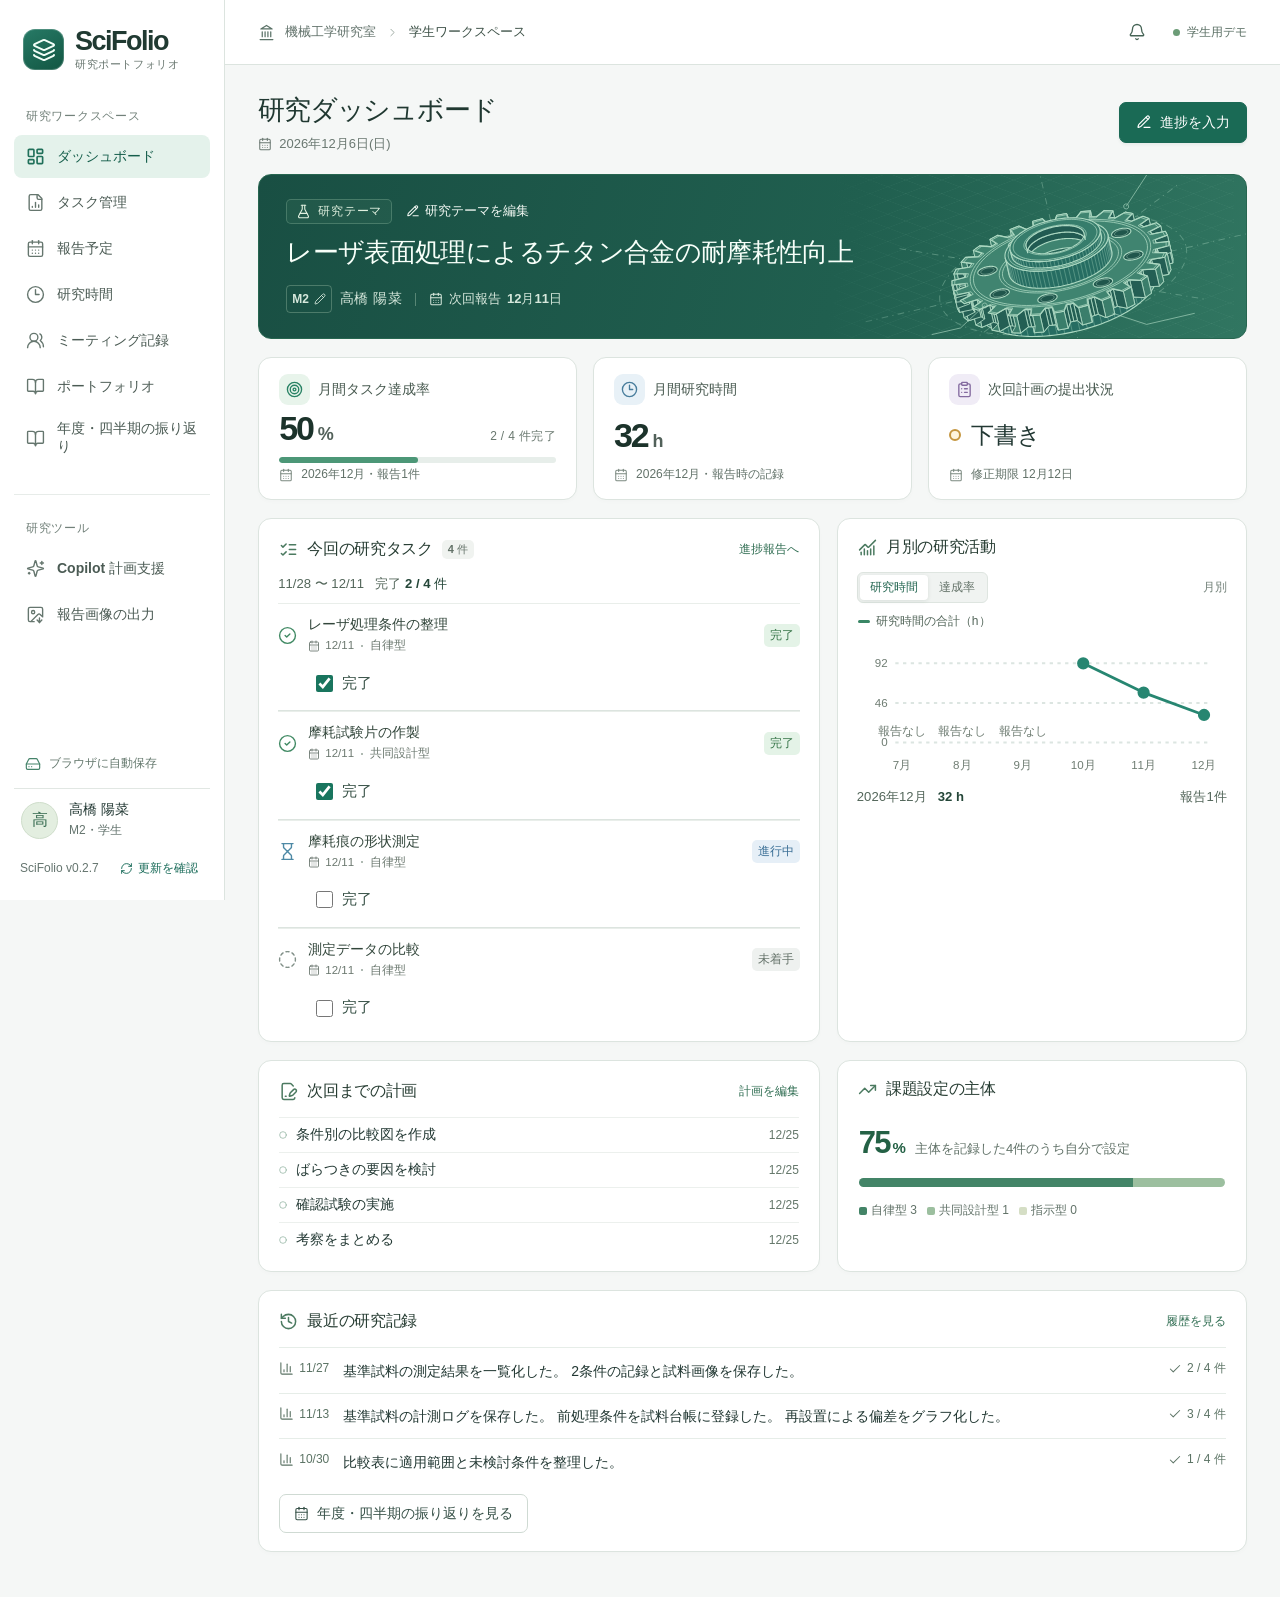
==== index.html @ 7b9308c9 "Publish verified SciFolio student and faculty demos" ====
<!doctype html>
<html lang="ja">
  <head>
    <meta name="labfolio-version" content="0.2.7">

    <meta charset="UTF-8" />
    <meta name="viewport" content="width=device-width, initial-scale=1.0" />
    <meta name="theme-color" content="#116458" />
    <meta name="description" content="機械工学研究室の研究計画、進捗報告、活動履歴を管理する研究ポートフォリオ。" />
    <link rel="icon" href="./favicon.svg" type="image/svg+xml" />
    <title>SciFolio | 研究ポートフォリオ</title>
    <script type="module" crossorigin src="./assets/index-DmpVIz1E.js"></script>
    <link rel="stylesheet" crossorigin href="./assets/index-DXIeFTTZ.css">
  </head>
  <body><div id="root"></div></body>
</html>
---- assets/index-DXIeFTTZ.css ----
.release-control{color:var(--muted);font-size:12px}.sidebar-foot .release-control{margin:10px 6px 0}.pilot-login-card .release-control{border-top:1px solid var(--line);margin-top:20px;padding-top:12px}.release-row{display:flex;justify-content:space-between;align-items:center;gap:10px}.release-row>span{font-variant-numeric:tabular-nums}.release-control button{color:var(--green);display:inline-flex;align-items:center;gap:5px;min-height:32px;padding:4px 6px;border-radius:5px;font-size:12px;font-weight:600}.release-control button:hover{background:#edf5f0}.release-status:not(:empty){display:grid;gap:3px;margin:3px 0 5px}.release-status button{justify-self:start;text-decoration:underline}.notice-bell{display:inline-flex;align-items:center;justify-content:center;position:relative;width:36px;height:36px;flex-shrink:0;border-radius:8px;color:#466456}.notice-bell:hover{background:#edf5f0}.notice-bell b{position:absolute;right:-3px;top:-1px;padding:0 4px;min-width:17px;height:17px;border-radius:12px;line-height:17px;color:#fff;background:#a64938;font-size:11px}.notice-dialog{position:fixed;inset:54px 16px auto auto;width:min(375px,calc(100vw - 24px));max-height:min(65dvh,580px);margin:0;padding:0;border:1px solid #cedbd2;border-radius:12px;color:#22372e;box-shadow:0 9px 38px #19372924}.notice-dialog::backdrop{background:#1937291a}.notice-content header{display:flex;justify-content:space-between;align-items:center;padding:9px 10px 9px 16px;border-bottom:1px solid #dce5df}.notice-content h2{font-size:1rem;margin:0}.notice-content ul{list-style:none;margin:0;padding:0}.notice-content li+li{border-top:1px solid #e1e9e4}.notice-content a{position:relative;display:grid;gap:4px;padding:11px 35px 11px 16px;text-decoration:none;color:inherit}.notice-content a:hover{background:#f3f7f4}.notice-content a>span{font-size:.82rem}.notice-content a>svg{position:absolute;right:13px;top:43%}.notice-content small{margin-right:8px;border-radius:4px;padding:1px 5px;font-weight:700}.notice-content time{color:#54665a}.notice-today{background:#f8efd6;color:#775617}.notice-late{background:#f7e4df;color:#8b392b}.notice-content p{padding:16px;margin:0}.blank-demo-controls{display:flex;align-items:center;gap:12px}.blank-demo-reset{white-space:nowrap}.blank-demo-dialog{width:min(410px,calc(100% - 32px));padding:22px;border:1px solid var(--line);border-radius:13px;background:#fff;color:var(--ink);box-shadow:0 20px 60px #183c2f33}.blank-demo-dialog::backdrop{background:#17382b80}.blank-demo-dialog h2{margin:0;font-size:1.1rem}.blank-demo-dialog p{margin:10px 0 0;color:var(--muted);font-size:.9rem;line-height:1.65}.blank-demo-dialog .blank-demo-error{color:#a12624}.blank-demo-actions{display:flex;flex-wrap:wrap;justify-content:flex-end;gap:8px;margin-top:18px}.blank-demo-confirm.btn{background:#a12624;border-color:#a12624;color:#fff}.blank-demo-confirm.btn:hover{background:#851c1a;border-color:#851c1a}@media(max-width:520px){.blank-demo-controls .student-demo-label{display:none}.blank-demo-reset.btn{min-height:44px;padding-inline:9px;font-size:.82rem;gap:4px}}.wk{--wk-ink: #223b36;--wk-green: #19755e;--wk-line: #dce6e2;--wk-muted: #61736d;display:grid;gap:20px;width:100%;min-width:0;color:var(--wk-ink)}.wk-card{padding:clamp(18px,2.25vw,30px);min-width:0}.wk-heading{display:flex;align-items:flex-start;justify-content:space-between;gap:15px;margin-bottom:20px}.wk h2,.wk h3{margin:0;color:var(--wk-ink)}.wk h2{display:flex;align-items:center;gap:9px;font-size:1.1rem;line-height:1.5}.wk h2 svg{color:var(--wk-green);flex-shrink:0}.wk h3{font-size:1rem}.wk p{color:var(--wk-muted);line-height:1.7}.wk-heading p{margin:5px 0 0;font-size:.91rem}.wk-count,.wk-success{display:inline-flex;align-items:center;gap:5px;padding:5px 10px;border-radius:6px;background:#eef5f1;color:#285848;font-size:.82rem;font-weight:650;white-space:nowrap}.wk label{display:flex;flex-direction:column;align-items:stretch;gap:7px;min-width:0;font-size:.89rem;font-weight:650;color:#3e524b}.wk input:not([type=checkbox]),.wk select,.wk textarea{max-width:100%;width:100%;min-width:0;font:inherit;font-weight:400;font-size:.95rem;color:#213c34;background-color:#fff;border:1px solid #cad9d1;border-radius:7px;line-height:1.55;padding:9px 11px}.wk textarea{resize:vertical}.wk select{appearance:none;padding-right:33px;background-image:url("data:image/svg+xml,%3Csvg xmlns='http://www.w3.org/2000/svg' width='14' height='14' viewBox='0 0 24 24' fill='none' stroke='%23516c60' stroke-width='2'%3E%3Cpath d='m6 9 6 6 6-6'/%3E%3C/svg%3E");background-repeat:no-repeat;background-position:right 10px center}.wk :is(input,select,textarea,button):focus-visible{outline:3px solid #3c968375;outline-offset:2px}.wk input:read-only,.wk textarea:read-only,.wk select:disabled{background-color:#f5f7f6}.wk button{cursor:pointer}.wk button:disabled{opacity:.45;cursor:default}.wk input::placeholder,.wk textarea::placeholder{color:#7a8882}.wk-fields{display:grid;gap:15px}.wk-date-source{margin:6px 0 0;color:#52665b;font-size:.8rem}.wk-pair,.wk-triple{display:grid;gap:15px;align-items:start;grid-template-columns:repeat(2,minmax(0,1fr))}.wk-triple{grid-template-columns:repeat(3,minmax(0,1fr))}.wk .wk-block{margin-top:19px}.wk-actions,.wk-inline{display:flex;align-items:center;gap:10px;flex-wrap:wrap}.wk-actions{margin-top:20px}.wk-end{margin-top:0;justify-content:flex-end}.wk-segment{display:flex;flex-wrap:wrap;align-items:stretch;width:fit-content;max-width:100%;gap:4px;background:#eaf0ed;padding:4px;border-radius:9px}.wk-segment button{color:#52685f;border:0;border-radius:6px;background:transparent;padding:9px 15px;font:inherit;font-weight:600;font-size:.91rem}.wk-segment button[aria-pressed=true]{color:#0c6251;background:#fff;box-shadow:0 1px 5px #294c3d1a}.wk-task{border-bottom:1px solid var(--wk-line)}.wk-task-bar{display:flex;gap:10px;align-items:center;min-height:63px}.wk-disclose{display:flex;align-items:center;flex:1;gap:11px;min-width:0;padding:11px 0;color:var(--wk-ink);font:inherit;font-weight:650;text-align:start;border:0;background:none}.wk-disclose svg{flex-shrink:0}.wk-disclose>span:not(.wk-index){overflow-wrap:anywhere}.wk-disclose>svg:last-child{color:#7f938a}.wk-disclose small{display:block;color:var(--wk-muted);font-size:.8rem;font-weight:450;margin-top:4px}.wk-index{background:#edf4ef;color:#37725c;padding:4px;display:grid;place-items:center;min-width:29px;height:29px;border-radius:7px;font-variant-numeric:tabular-nums;font-size:.85rem}.wk-tools{display:flex;align-items:center;gap:3px}.wk-icon{width:32px;height:32px;display:inline-grid;place-items:center;border:1px solid transparent;border-radius:6px;background:transparent;color:#5f7569}.wk-icon:hover:not(:disabled),.wk-disclose:hover{color:var(--wk-green)}.wk-icon:hover:not(:disabled){background:#edf4ef;border-color:var(--wk-line)}.wk-task-detail{padding:14px 16px 18px;margin:2px 0 12px;background:#f7faf8;border-radius:8px}.wk-complete{color:#21805e}.wk-dim{color:#a4b5ac}.wk select.wk-status{flex:0 0 146px;width:146px;font-size:.86rem}.wk select.is-done{color:#17644d;background-color:#edf7ef}.wk-spec{display:grid;gap:8px;margin:0 0 17px;font-size:.9rem}.wk-spec>div{display:flex;gap:12px}.wk-spec dt{min-width:76px;color:var(--wk-muted);font-weight:600}.wk-spec dd{margin:0;white-space:pre-wrap;overflow-wrap:anywhere}.wk-empty{padding:22px 12px;text-align:center;border:1px dashed var(--wk-line);border-radius:7px;color:var(--wk-muted)}.wk-copy{display:flex;gap:12px;align-items:flex-end;margin-top:15px}.wk-copy label{flex:1}.wk-notice,.wk-error{display:flex;align-items:center;gap:9px;padding:11px 14px;border-radius:7px;background:#edf5f0;line-height:1.6;color:#385c4c;font-size:.91rem;overflow-wrap:anywhere}.wk-notice{margin-bottom:16px}.wk-notice>svg{flex:none}.wk .wk-error{color:#973e2b;background:#fcf0e9}.wk-link{padding:3px;display:inline-flex;align-items:center;gap:4px;color:var(--wk-green);background:none;border:0;font:inherit;font-size:.88rem;font-weight:650}.wk-candidate{padding:17px;margin:14px 0;border:1px solid var(--wk-line);border-radius:9px}.wk-candidate .wk-heading{margin-bottom:11px}.wk label.wk-check{display:flex;flex-direction:row;align-items:center;gap:8px;line-height:1.65}.wk-check input{accent-color:var(--wk-green);width:17px;height:17px}.wk textarea.wk-code{font-family:ui-monospace,Meiryo,monospace}.wk-preview{border:1px solid var(--wk-line);padding:clamp(6px,1.5vw,19px);border-radius:8px;background:#e9efec}.wk-preview canvas{display:block;width:100%;height:auto;aspect-ratio:16/9;background:#fff;box-shadow:0 2px 8px #23392f1a}.wk-chart-setting{display:flex;flex-wrap:wrap;align-items:center;gap:5px 16px;margin:-3px 0 16px}.wk-chart-setting>span{font-size:.86rem;color:var(--wk-muted)}.wk-pages{display:flex;flex-wrap:wrap;align-items:center;justify-content:space-between;gap:8px;margin-top:10px}.wk-pages p{margin:0;font-size:.91rem}@media(max-width:700px){.wk{gap:14px}.wk-fields,.wk-pair,.wk-triple{gap:12px}.wk-pair,.wk-triple{grid-template-columns:1fr}.wk-heading{flex-wrap:wrap;gap:8px}.wk-copy{flex-direction:column;align-items:stretch}.wk-segment button{padding:8px 10px}.wk-notice{flex-wrap:wrap}.wk-task-bar{flex-wrap:wrap;gap:4px;padding:7px 0}.wk-disclose{padding:5px 0}.wk-disclose>span{font-size:.9rem}.wk select.wk-status{flex-basis:125px;width:125px;font-size:.8rem}.wk-icon{width:31px;height:34px}.wk-spec>div{display:block}.wk-spec dt{margin-bottom:2px}.wk-task-detail,.wk-candidate{padding:12px}}@media(max-width:430px){.wk-task-bar .wk-tools{margin-left:auto}.wk-task-bar:has(.wk-tools) .wk-disclose{flex-basis:100%}}.wk-task-options>summary{color:var(--green);cursor:pointer;font-size:.87rem;font-weight:650;padding-block:5px}.wk-task-options[open]>summary{margin-bottom:12px}.wk-workspace-nav{justify-content:space-between;flex-wrap:wrap}.grade-edit-trigger{display:inline-flex;align-items:center;gap:5px;color:inherit;background:transparent;cursor:pointer;max-width:min(16em,100%);min-height:28px}.grade-edit-trigger>span{white-space:nowrap;overflow:hidden;text-overflow:ellipsis}.grade-edit-trigger>svg{flex:none}.grade-edit-trigger:hover{background:#ffffff18}.grade-edit-dialog{width:min(385px,calc(100% - 32px));padding:20px;border:1px solid var(--line);border-radius:13px;background:#fff;color:var(--ink);box-shadow:0 20px 60px #183c2f33}.grade-edit-dialog::backdrop{background:#17382b80}.grade-edit-heading,.grade-edit-actions{display:flex;align-items:center;gap:10px}.grade-edit-heading{justify-content:space-between;margin:0 0 14px}.grade-edit-heading h2,.theme-copy .grade-edit-heading h2{font-size:1.1rem;line-height:1.35;margin:0}.grade-edit-dialog form{display:grid;gap:8px}.grade-edit-dialog label{font-weight:650}.grade-edit-dialog select{border:1px solid var(--line);border-radius:7px;padding:9px;font:inherit;color:inherit;background:#fff;width:100%}.grade-edit-dialog p{color:var(--muted);font-size:.82rem;margin:0}.grade-edit-dialog .grade-error{color:#a12c27}.grade-edit-actions{justify-content:flex-end;margin-top:10px}.setup-grade{display:flex;align-items:center;gap:9px;margin-bottom:12px;font-size:.88rem}.setup-grade .grade-edit-trigger{border-color:var(--line);background:#fff}.wk-checklist-edit{min-width:0;margin:0;padding:0;border:0}.wk-checklist-edit legend{margin:0 0 6px;padding:0;font-size:.89rem;font-weight:650}.wk-checklist-row{display:grid;grid-template-columns:minmax(0,1fr) auto;gap:6px;align-items:center;margin:0 0 8px}.wk-checklist-edit>button{min-height:34px}.task-check-items{display:grid;gap:2px;min-width:0}.task-check-line,.wk label.task-check-line{display:inline-flex;flex-direction:row;gap:9px;align-items:center;min-height:34px;max-width:100%;font-size:.92rem;line-height:1.45;font-weight:500;color:#354f44;overflow-wrap:anywhere}.task-check-line input{flex:0 0 17px;width:17px;height:17px;margin:0;accent-color:#19755e}.task-check-line svg{flex:none;color:#39705a}.wk-report-task{display:grid;min-width:0;gap:6px;padding:17px 0;border-top:1px solid var(--wk-line)}.wk-report-task:last-child{padding-bottom:0}.wk-report-task header{display:flex;gap:8px 13px;justify-content:space-between;align-items:baseline;flex-wrap:wrap}.wk-report-task h3{overflow-wrap:anywhere;font-size:.99rem}.wk-task-state{color:#56685e;font-size:.83rem}.wk-task-state.is-done{color:#247251}.wk-report-task .task-check-items{padding-inline-start:11px;border-inline-start:2px solid #dce8df}.wk-report-task label.wk-redirect-check{color:#616e66;font-size:.82rem}.wk-task-reason{margin:4px 0}.wk-report-details .wk-spec,.wk-submitted-reason{margin:0}.period-totals,.monthly-reading{margin:0 19px 10px;display:flex;align-items:baseline;flex-wrap:wrap;gap:.35em .85em;color:#53665a;font-size:.82rem}.period-totals b,.monthly-reading strong{color:#244638;font-variant-numeric:tabular-nums}.monthly-reading span{margin-left:auto}.trend-point{cursor:pointer;touch-action:pan-y}.trend-point:focus-visible{outline:none}.trend-point:is(:hover,:focus-visible) .trend-point-target{fill:#27867112}.trend-point:focus-visible .trend-point-target{stroke:#479e8c;stroke-width:1.5}.trend-point:is(:hover,:focus-visible) .trend-point-marker{stroke-width:3.5}.monthly-static.stat-link{cursor:default}.monthly-static.stat-link:hover{border-color:var(--border, #dce5df)}.dash-task-checks{padding:0 0 10px 38px}.dash-task-group+.dash-task-group{border-top:1px solid var(--line)}.theme-tools{display:flex;align-items:center;flex-wrap:wrap;gap:9px}.theme-edit{display:inline-flex;align-items:center;gap:5px;background:transparent;border:0;color:#f2f8f3;font:inherit;font-size:.82rem;cursor:pointer;padding:3px 5px;border-radius:4px}.theme-edit:hover{background:#ffffff18}.theme-edit:focus-visible{outline:2px solid white;outline-offset:2px}.theme-form{padding:20px 24px}.theme-form label{display:grid;gap:7px;font-weight:600}.theme-form textarea{width:100%;padding:9px 12px;border:1px solid #9fb4a6;border-radius:6px;font:inherit;color:inherit;resize:vertical}.theme-form .wk-actions{margin-top:12px}.theme-copy h2{overflow-wrap:anywhere}.reflection-dashboard-link{padding:0 20px 18px}.reflection{display:grid;gap:16px;color:var(--text,#203c31)}.reflection h2,.reflection h3,.reflection p{margin:0}.reflection-controls,.reflection-section,.reflection-summary>.panel{padding:20px 22px}.reflection-controls{display:flex;align-items:end;gap:16px;flex-wrap:wrap}.reflection-controls>div{margin-right:auto;flex:1 1 180px}.reflection-controls h2{font-size:1.12rem}.reflection-controls p,.reflection-caption,.reflection-section>p{color:#586860;font-size:.84rem;line-height:1.7}.reflection-controls label,.reflection-note label{display:grid;gap:6px;font-size:.82rem;font-weight:650}.reflection input,.reflection textarea,.reflection select{font:inherit;border:1px solid #cfdad4;border-radius:7px;background:#fff;padding:8px 10px;color:inherit}.reflection-summary{display:grid;grid-template-columns:repeat(3,minmax(0,1fr));gap:12px}.reflection-summary>.panel{display:grid;align-content:start;gap:5px}.reflection-summary span,.reflection-section h2{display:flex;gap:7px;align-items:center}.reflection-summary span,.reflection-summary small,.reflection-table small{color:#54675b;font-size:.82rem}.reflection-summary strong{font-size:clamp(1.5rem,3.1vw,2.25rem);font-variant-numeric:tabular-nums}.reflection-section{display:grid;gap:14px;min-width:0}.reflection-section h2{font-size:1.03rem}.reflection-section h3{font-size:.91rem}.reflection-section details,.reflection-section article{border-top:1px solid #e3eae5;padding:12px 0 0;font-size:.88rem;line-height:1.65;overflow-wrap:anywhere}.reflection-section details p,.reflection-section article p{white-space:pre-wrap}.reflection-section summary{cursor:pointer;font-weight:600}.reflection-section time{font-variant-numeric:tabular-nums}.reflection-meetings{display:grid;grid-template-columns:repeat(4,minmax(0,1fr));margin:0;gap:12px}.reflection-meetings dt{color:#57695f;font-size:.81rem}.reflection-meetings dd{margin:4px 0 0;font-size:1.4rem;font-weight:650}.reflection-meetings small{font-size:.72rem;font-weight:500}.reflection-table{overflow:auto}.reflection-table table{width:100%;border-collapse:collapse;font-size:.85rem;white-space:nowrap;text-align:left}.reflection-table th,.reflection-table td{border-bottom:1px solid #e6ebe7;padding:9px 7px}.reflection-table th{font-weight:600}.reflection-table small{display:block}.reflection-table .text-action{margin:0}.reflection-note{display:grid;gap:12px}.reflection-section>.btn{justify-self:start}@media(max-width:650px){.reflection{gap:12px}.reflection-controls,.reflection-section,.reflection-summary>.panel{padding:15px}.reflection-summary{grid-template-columns:1fr;gap:8px}.reflection-summary>.panel{grid-template-columns:1fr auto;align-items:center}.reflection-summary small{grid-column:1/-1}.reflection-meetings{grid-template-columns:repeat(2,minmax(0,1fr))}.reflection-controls label{flex:1 1 auto}}.portfolio-view{--fac-text: #203333;--fac-muted: #586b6d;--fac-line: #e0e7e7;--fac-soft: #f5f8f7;--fac-accent: #14675d;color:var(--fac-text);min-width:0}.fac-stack{display:grid;gap:20px}.portfolio-view *,.portfolio-view *:before,.portfolio-view *:after{box-sizing:border-box}.portfolio-view button{font:inherit}.portfolio-view button,.portfolio-view summary{cursor:pointer}.portfolio-view :focus-visible{outline:3px solid #448c9c;outline-offset:2px}.portfolio-view h2,.portfolio-view h3,.portfolio-view p,.portfolio-view dl,.portfolio-view dd{margin:0}.portfolio-view h2{font-size:1.08rem;letter-spacing:.008em;line-height:1.6;font-weight:700}.portfolio-view h3{font-size:1rem;margin:1.3rem 0 .65rem}.fac-stack>.panel{min-width:0}.fac-card{padding:20px 22px}.fac-card-head,.fac-inline,.fac-profile-actions,.fac-profile{display:flex;align-items:center;gap:10px}.fac-card-head,.fac-inline,.fac-profile-actions{flex-wrap:wrap}.fac-card-head{justify-content:space-between;gap:8px}.fac-card-head h2,.fac-note{display:inline-flex;align-items:center;gap:8px}.fac-card-head h2 svg{color:var(--fac-accent)}.fac-inline{gap:8px 12px}.fac-muted,.fac-meta{color:var(--fac-muted)}.fac-muted,.fac-meta{font-size:.84rem}.fac-tag{display:inline-flex;align-items:center;justify-content:center;white-space:nowrap;padding:3px 8px;border-radius:5px;font-size:.78rem;font-weight:650;line-height:1.5}.fac-neutral{color:#47605e;background:#edf2f0}.fac-orange{color:#865722;background:#fff1db}.fac-red{color:#9b403c;background:#fbebe8}.fac-blue{color:#35637e;background:#e9f2f9}.fac-green{color:#24634f;background:#e6f3ec}.fac-violet{color:#665484;background:#f0ecf5}.fac-entry-icon{display:inline-grid;place-items:center;flex:0 0 auto;border-radius:9px}.fac-entry-icon{width:33px;height:33px;background:#edf4f0;color:var(--fac-accent)}.fac-table-card{overflow:hidden;padding:0}.fac-table-card .fac-card-head{padding:19px 22px 15px}.fac-text-btn{background:transparent;color:var(--fac-accent);border:0;padding:0}.portfolio-view .fac-text-btn{font-size:.875rem;font-weight:650;text-align:left}.fac-text-btn:hover{text-decoration:underline;text-underline-offset:3px}.fac-scroll{overflow-x:auto}.fac-table{width:100%;border-collapse:collapse;font-size:.875rem;line-height:1.55;text-align:left}.fac-table th{padding:10px;color:#516663;background:var(--fac-soft);border-block:1px solid var(--fac-line);font-weight:620;font-size:.79rem;white-space:nowrap}.fac-table td{border-bottom:1px solid var(--fac-line);padding:12px 10px;vertical-align:middle}.fac-table tr:last-child td{border-bottom:0}.fac-table th:first-child,.fac-table td:first-child{padding-left:22px}.fac-table th:last-child,.fac-table td:last-child{padding-right:22px}.fac-table time{white-space:nowrap}.fac-history tbody tr:hover{background:#f8fbf9}.fac-empty{display:grid;justify-items:center;gap:7px;padding:34px 16px;color:var(--fac-muted);text-align:center}.fac-empty svg{color:#73948a}.fac-empty strong{color:var(--fac-text)}.fac-profile{padding:19px 22px}.fac-profile-copy{flex:1 1 auto;min-width:0}.fac-profile-copy p{font-size:.93rem;color:var(--fac-muted);overflow-wrap:anywhere;margin-top:3px}.fac-monogram{flex-shrink:0;display:grid;place-items:center;width:48px;height:48px;border-radius:12px;background:#e6f0eb;color:#376b5d;font-size:1.35rem;font-weight:600}.fac-profile .btn,.fac-empty .btn{display:inline-flex;align-items:center;justify-content:center;gap:6px}.fac-history{min-width:550px}.fac-history tr.fac-selected{background:#f0f7f3}.fac-history tr.fac-selected td:first-child{box-shadow:inset 3px 0 var(--fac-accent)}.fac-section-title{margin:4px 0 -8px}.fac-summary{margin:17px 0 14px;background:var(--fac-soft);border-radius:8px;padding:12px 15px}.fac-summary span,.fac-specs dt{color:var(--fac-muted);font-size:.815rem;font-weight:560}.fac-summary p{margin-top:4px}.fac-summary p,.fac-report-task strong,.fac-specs dd,.fac-review-log p,.fac-compare p,.fac-snapshot-task strong{white-space:pre-wrap;overflow-wrap:anywhere}.fac-plan-contents{padding:14px 0 0}.fac-specs{display:grid;gap:6px}.fac-specs div{display:grid;grid-template-columns:112px minmax(0,1fr);column-gap:10px;align-items:baseline}.fac-specs dd{font-size:.9rem}.fac-report-task,.fac-version,.fac-full-plan{border-top:1px solid var(--fac-line)}.fac-report-task:first-of-type,.fac-version:first-of-type{margin-top:13px}.fac-report-task summary,.fac-version summary,.fac-full-plan>summary,.fac-draft>summary{display:flex;align-items:center;gap:10px;list-style:none;font-size:.94rem;padding:12px 0}.fac-report-task summary::-webkit-details-marker,.fac-version summary::-webkit-details-marker,.fac-full-plan>summary::-webkit-details-marker,.fac-draft>summary::-webkit-details-marker{display:none}.fac-report-task summary:after,.fac-version>summary:after,.fac-full-plan>summary:after,.fac-draft>summary:after{content:"";flex:0 0 7px;width:7px;height:7px;margin-left:auto;margin-right:6px;border-right:1.6px solid #657d75;border-bottom:1.6px solid #657d75;transform:rotate(45deg)}.fac-report-task[open]>summary:after,.fac-version[open]>summary:after,.fac-full-plan[open]>summary:after,.fac-draft[open]>summary:after{transform:rotate(225deg)}.fac-report-task .fac-specs{padding:0 0 16px}.fac-version summary small{display:block;font-size:.79rem;color:var(--fac-muted);margin-top:2px}.fac-version-body{padding:0 0 18px}.fac-snapshot-tasks{display:grid;gap:8px;margin-top:15px}.fac-snapshot-task{border-radius:7px;background:var(--fac-soft);padding:11px 14px}.fac-snapshot-task .fac-specs{margin-top:8px}.fac-draft{padding:3px 22px}.fac-draft[open]{padding-bottom:18px}.fac-diff{display:grid;gap:13px}.fac-change>strong{font-size:.9rem}.fac-compare{display:grid;grid-template-columns:repeat(2,minmax(0,1fr));gap:9px;margin-top:4px}.fac-compare>div{background:#f3f4f4;padding:9px 12px;border-radius:6px}.fac-compare>div:last-child{background:#eaf5ed}.fac-compare span{color:#52625b;font-size:.77rem;font-weight:650}.fac-compare p{font-size:.9rem;margin-top:4px}.fac-note{color:var(--fac-muted);padding:8px 0;font-size:.91rem}.fac-full-plan{margin-top:15px}.fac-full-plan>summary,.fac-draft>summary{font-weight:650}.fac-full-plan .fac-plan-contents,.fac-draft .fac-plan-contents{padding-top:5px}.fac-review-log{list-style:none;padding:0}.fac-review-log li{padding:9px 0;border-bottom:1px solid var(--fac-line)}.fac-review-log li:last-child{border-bottom:0}.fac-review-log li>div{display:flex;align-items:center;flex-wrap:wrap;gap:8px}.fac-review-log time{font-size:.85rem;color:var(--fac-muted)}.fac-review-log p{margin-top:7px}@media(max-width:1100px){.fac-profile{flex-wrap:wrap}}@media(max-width:760px){.fac-card,.fac-profile{padding:16px}.fac-table-card{padding:0}.fac-table-card .fac-card-head{padding:16px}.fac-history{min-width:500px}.fac-profile-actions{width:100%}.fac-specs div{grid-template-columns:92px minmax(0,1fr)}}@media(max-width:450px){.fac-profile{gap:8px}.fac-profile-copy{flex-basis:calc(100% - 64px)}.fac-compare{grid-template-columns:1fr;gap:4px}.fac-report-task summary{flex-wrap:wrap}}.meeting-title,.meeting-title h2,.meeting-choices,.meeting-choices>label:not(.field){display:flex;align-items:center;gap:9px}.meeting-title{justify-content:space-between;margin-bottom:14px}.meeting-title h2{font-size:1.12rem}.meeting-title>span,.meeting-history span{color:var(--muted);font-size:.85rem}.meeting-form fieldset{border:0;padding:0;margin:0 0 20px}.meeting-form legend{font-weight:650;padding:0;margin-bottom:8px}.meeting-choices{flex-wrap:wrap;gap:10px 18px}.meeting-choices+.meeting-choices,.meeting-form .field{margin-top:12px}.meeting-form input[type=radio],.meeting-form input[type=checkbox]{accent-color:var(--green)}.meeting-date{max-width:230px}.meeting-counter{display:flex;flex-wrap:wrap;align-items:center;gap:8px}.meeting-counter output{min-width:3.4em;font-size:1.35rem;font-weight:650;font-variant-numeric:tabular-nums}.meeting-counter small,.meeting-hint{color:var(--muted);font-size:.82rem;font-weight:500}.meeting-counter .icon-button{min-height:40px;min-width:40px}.meeting-roster{margin-top:16px;display:grid;gap:4px}.meeting-roster button{text-align:left;border-radius:6px;border:1px solid var(--line);padding:10px 12px;display:grid;grid-template-columns:1fr 1fr 1.4fr;gap:8px}.meeting-roster button[aria-pressed=true]{border-color:var(--green);background:#f1f7f4}.meeting-history{margin:0;padding:0;list-style:none}.meeting-history li{display:flex;flex-wrap:wrap;gap:6px 18px;padding:9px 0;border-top:1px solid var(--line)}.meeting-form>p{margin-top:12px}@media(max-width:600px){.meeting-roster button{grid-template-columns:1fr 1fr}.meeting-roster button span:last-child{grid-column:1/-1}}.hours-panel{padding:clamp(16px,2.3vw,30px);min-width:0;color:#243d32}.hours-heading{display:flex;justify-content:space-between;align-items:end;flex-wrap:wrap;gap:14px;margin-bottom:16px}.hours-heading h2{display:flex;align-items:center;gap:9px;margin:0;font-size:1.13rem}.hours-heading h2 svg{color:#247258}.hours-heading p{margin:6px 0 0;color:#53695c;font-size:.91rem}.hours-heading label{display:grid;gap:4px;font-size:.8rem;font-weight:600}.hours-panel input{border:1px solid #c4d5c9;padding:7px 9px;border-radius:6px;background:#fff;color:inherit;font:inherit;line-height:1.45}.hours-total{display:flex;align-items:baseline;flex-wrap:wrap;gap:5px 12px;padding:12px 14px;margin-bottom:6px;background:#eff6f1;border-radius:8px;font-size:.88rem}.hours-total output{font-size:1.15rem;font-weight:700;color:#1d664c}.hours-total span:last-child{margin-inline-start:auto;color:#5a6e60}.hours-week{display:flex;flex-wrap:wrap;align-items:center;justify-content:space-between;gap:9px 18px;padding:14px 0;border-bottom:1px solid #dfE8e1}.hours-week:last-child{border:0}.hours-range h3{margin:0;font-size:1rem}.hours-range>span{display:inline-flex;align-items:center;flex-wrap:wrap;gap:4px;margin-top:3px;color:#657168;font-size:.81rem}.hours-range>.hours-submitted{color:#266647}.hours-week form,.hours-week form label{display:flex;align-items:center;gap:8px}.hours-week form label{color:#56655a;font-size:.89rem}.hours-week input{width:7.2em;font-variant-numeric:tabular-nums}.hours-week input:disabled{background:#f4f6f4}.hours-feedback{flex-basis:100%;margin:0;color:#923e2d;font-size:.9rem}.hours-feedback button{margin-left:5px}@media(max-width:480px){.hours-week{display:grid;grid-template-columns:minmax(0,1fr) auto;gap:7px 9px}.hours-range h3{font-size:.93rem}.hours-week input{width:4.6em}.hours-week form,.hours-week form label{gap:5px}.hours-week .btn{padding-inline:10px}.hours-feedback{grid-column:1/-1}}@media(max-width:345px){.hours-week{grid-template-columns:1fr}}.schedule-page{display:grid;gap:18px;min-width:0}.schedule-panel{min-width:0;padding:clamp(16px,2.3vw,28px)}.schedule-panel h2{display:flex;align-items:center;gap:9px;color:#243d32;font-size:1.1rem;margin:0}.schedule-panel h2 svg{color:#277654}.schedule-panel h2 small{margin-left:auto;color:#52675e;font-size:.78rem;font-weight:500}.schedule-panel p{margin:8px 0;color:#52665b;font-size:.9rem}.schedule-active{display:grid;grid-template-columns:repeat(2,minmax(0,1fr));gap:12px;margin-top:16px}.schedule-active-date{display:flex;flex-wrap:wrap;align-items:center;justify-content:space-between;gap:6px 12px;padding:13px 15px;border-radius:8px;background:#f0f6f2}.schedule-active-date>div{display:grid;gap:3px}.schedule-active-date>div>span,.schedule-add label{color:#51675b;font-size:.8rem;font-weight:600}.schedule-active-date strong{font-size:1.06rem;font-variant-numeric:tabular-nums}.schedule-add-actions,.schedule-row-controls,.schedule-row-date{display:flex;align-items:center;flex-wrap:wrap;gap:8px}.schedule-page input[type=date]{min-width:0;max-width:100%;padding:7px 9px;background:#fff;border:1px solid #c4d5c9;border-radius:6px;color:#263e32;font:inherit}.schedule-icon-btn{display:inline-grid;place-items:center;width:34px;height:34px;padding:0;border:1px solid #d5e0d8;border-radius:6px;background:#fff;color:#286346;cursor:pointer;font:inherit}.schedule-icon-btn:hover{background:#eef5f0}.schedule-layout{display:grid;grid-template-columns:minmax(0,.8fr) minmax(0,1.2fr);align-items:start;gap:18px}.schedule-add{display:grid;gap:10px;margin-top:18px}.schedule-input-row{display:flex;align-items:end;gap:8px}.schedule-input-row label{display:grid;gap:3px;font-size:.82rem}.schedule-input-row label input[type=date]{font-size:1rem}.schedule-add-actions{margin-top:2px}.schedule-list,.schedule-history{margin:8px 0 0;padding:0;list-style:none}.schedule-row{display:flex;align-items:center;flex-wrap:wrap;justify-content:space-between;gap:9px 10px;padding:10px 0;border-bottom:1px solid #e2e8e3}.schedule-list li:last-child .schedule-row{border:0}.schedule-row-date{gap:5px;font-size:.96rem;font-weight:600;font-variant-numeric:tabular-nums}.schedule-tag{color:#286347;padding:2px 7px;background:#e0ede3;border-radius:8px;font-size:.72rem;font-weight:600}.schedule-row-controls{gap:5px;font-size:.86rem}.schedule-details{padding:12px 0 3px;border-top:1px solid #e2e8e3;margin-top:10px}.schedule-details summary{cursor:pointer;font-size:.88rem;color:#375445;font-weight:600}.schedule-history{display:grid;gap:5px;font-size:.88rem;color:#52665b}.schedule-status:empty{display:none}.schedule-status,.schedule-feedback{margin:0;padding:10px 12px;border-radius:6px}.schedule-status{color:#285f40;background:#eaf5ed}.schedule-feedback{color:#853c29;background:#fff2eb}.schedule-feedback .btn{margin-left:8px}@media(max-width:850px){.schedule-layout{grid-template-columns:1fr}}@media(max-width:540px){.schedule-active{grid-template-columns:1fr}.schedule-page,.schedule-layout{gap:12px}.schedule-active-date{padding:10px 12px}}:root{font-family:Inter,Yu Gothic UI,Hiragino Kaku Gothic ProN,Meiryo,sans-serif;color:#223833;background:#f5f7f6;font-synthesis:none;text-rendering:optimizeLegibility;--green: #196b59;--ink: #1c3530;--muted: #65756f;--line: #dce4df;--nav-width: 225px;--accent: #196b59;--primary: #196b59}*{box-sizing:border-box}body{margin:0;min-width:300px}button,input,textarea,select{font:inherit}button{cursor:pointer;color:inherit}button:disabled{cursor:default;opacity:.55}button,a,input,select,textarea{-webkit-tap-highlight-color:transparent}:focus-visible{outline:3px solid #479e8c;outline-offset:3px}button{border:0;background:none}select{color:inherit;background-color:#fff}svg{flex-shrink:0;stroke-width:1.75}h1,h2,h3,p{margin:0}a{color:#166854}.skip{position:fixed;left:15px;top:-100px;z-index:80;background:#fff;border-radius:6px;padding:12px}.skip:focus{top:12px}.sidebar{position:fixed;inset:0 auto 0 0;width:var(--nav-width);z-index:30;background:#fff;border-right:1px solid var(--line);display:flex;flex-direction:column}.brand{display:flex;gap:11px;align-items:center;padding:27px 23px 29px}.brand-mark{display:grid;place-items:center;width:41px;height:41px;background:linear-gradient(150deg,#277a66,#125642);color:#f2fff8;border-radius:12px;box-shadow:inset 0 0 0 1px #fff3}.brand-mark svg{stroke-width:2}.brand>div{display:flex;flex-direction:column;gap:1px}.brand strong{font-family:Inter,Segoe UI,sans-serif;font-size:27px;font-weight:700;letter-spacing:-1.5px;line-height:1.08;color:#203a32}.brand div>span{font-size:11px;font-weight:600;letter-spacing:.055em;color:#697770}.sidebar nav{padding:7px 14px;overflow-y:auto}.nav-group+.nav-group{margin-top:29px;border-top:1px solid #e7ece9;padding-top:25px}.nav-label{color:#72817a;font-size:12px;font-weight:650;letter-spacing:.06em;margin:0 12px 10px}.nav-item{width:100%;display:flex;gap:12px;align-items:center;min-height:43px;border-radius:8px;color:#4b5b54;text-align:left;padding:9px 12px;font-size:14px;font-weight:550;margin:3px 0}.nav-item svg{color:#65766e}.nav-item:hover,button.profile-button:hover{background:#f3f7f4}.nav-item.active{background:#e4f2eb;color:#155e4b;font-weight:700}.nav-item.active svg{color:#20705a;stroke-width:2.1}.sidebar-foot{margin-top:auto;padding:18px 14px 16px}.save-state{display:flex;align-items:center;gap:8px;font-size:12px;color:#64786d;padding:0 11px 16px;border-bottom:1px solid #e1e7e3}.save-state svg{color:#45836a}.profile-button{display:flex;align-items:center;width:100%;gap:11px;padding:12px 7px 3px;text-align:left;border-radius:6px}.avatar{display:grid;place-items:center;width:37px;height:37px;border-radius:50%;color:#34694e;background:#e3eee0;border:1px solid #cfdecb;font-weight:700;font-size:16px}.profile-button>span:nth-child(2){display:grid;gap:3px;flex:1}.profile-button strong{font-size:14px}.profile-button small{font-size:12px;color:var(--muted)}.profile-button>svg{color:#77857c}.app-frame{margin-left:var(--nav-width)}.topbar{height:65px;display:flex;justify-content:space-between;align-items:center;background:#fff;border-bottom:1px solid var(--line);padding:0 clamp(24px,2.6vw,44px);gap:12px}.breadcrumbs,.bar-right,.demo-label,.page-subline{display:flex;align-items:center}.breadcrumbs{gap:10px;color:#64746d;font-size:13px;white-space:nowrap;min-width:0}.breadcrumbs>span,.breadcrumbs>.lab-rename{min-width:0;max-width:min(36vw,26em);overflow:hidden;text-overflow:ellipsis}.breadcrumbs>svg,.breadcrumbs>b{flex:none}.profile-button>span:nth-child(2){min-width:0}.profile-button small{white-space:nowrap;overflow:hidden;text-overflow:ellipsis}.breadcrumbs svg:first-child{color:#5a7267}.breadcrumbs svg:nth-of-type(2){color:#9daaa2}.breadcrumbs b{color:#3c5046;font-weight:600}.bar-right{gap:18px;margin-left:auto}.demo-label{gap:7px;color:#5b7065;font-size:12px;font-weight:600}.demo-label i{width:7px;height:7px;background:#6c9c77;border-radius:50%}.segment{background:#f0f3f1;border:1px solid #dee5e0;border-radius:8px;padding:3px;gap:2px}.segment .chosen{color:#21644f;background:#fff;box-shadow:0 1px 4px #183d291b}.mobile-close,.menu-toggle,.nav-scrim{display:none}.page-content{max-width:1590px;margin:0 auto;padding:27px clamp(24px,2.6vw,44px) 45px}.page-content:focus{outline:none}.page-heading{display:flex;align-items:center;justify-content:space-between;gap:14px;margin-bottom:21px}.page-heading h1{font-size:clamp(26px,2.1vw,35px);letter-spacing:-.045em;font-weight:700;color:#203831;line-height:1.4}.page-subline{color:#6a7871;font-size:13px;gap:7px;margin-top:5px;font-variant-numeric:tabular-nums}.btn{min-height:38px;border:1px solid #cfdad3;border-radius:7px;padding:8px 14px;background:#fff;color:#365047;display:inline-flex;align-items:center;justify-content:center;gap:8px;font-size:14px;font-weight:600;line-height:1.5}.btn:hover:not(:disabled){background:#eff5f0;border-color:#a6beb0}.btn.primary{border-color:#1b6955;background:#1a6a55;color:#fff}.btn.primary:hover:not(:disabled){background:#105642;border-color:#105642}.report-cta{box-shadow:0 2px 3px #1a513d10;padding:9px 16px}.panel{background:#fff;border:1px solid var(--line);border-radius:13px;box-shadow:0 2px 4px #153b2904;min-width:0}.field{display:grid;gap:6px;color:#455c50;font-size:14px;font-weight:600}.field input,.field select,.field textarea{width:100%;color:#273c32;background-color:#fff;border:1px solid #ccd9d0;border-radius:7px;padding:9px 11px;min-height:40px;font-size:15px}.field textarea{resize:vertical}.badge{display:inline-flex;align-items:center;border-radius:5px;padding:3px 8px;font-size:13px;font-weight:600}.icon-button,.menu-toggle,.mobile-close{align-items:center;justify-content:center;width:36px;height:36px;border-radius:7px;color:#567066}.icon-button:hover,.menu-toggle:hover,.mobile-close:hover{background:#f0f5f0}.dash{display:grid;gap:18px}.theme-hero{position:relative;isolation:isolate;overflow:hidden;min-height:165px;display:flex;align-items:center;background:linear-gradient(107deg,#194f43,#205f4f 59%,#317661);color:#f7fff9;border-radius:13px;border:1px solid #276650}.specimen{z-index:-1;position:absolute;inset:-5% -1% auto auto;width:45%;height:112%;-webkit-mask-image:linear-gradient(90deg,transparent,#000 21%);mask-image:linear-gradient(90deg,transparent,#000 21%);opacity:.98}.theme-copy{padding:23px 27px;width:69%}.theme-label{display:inline-flex;align-items:center;gap:7px;padding:3px 9px;border:1px solid #a5c9af49;border-radius:5px;background:#a1d3af10;color:#e0f0df;font-size:12px;font-weight:600;letter-spacing:.065em}.theme-copy h2{max-width:24em;font-size:clamp(23px,2vw,33px);letter-spacing:-.025em;line-height:1.5;text-wrap:balance;margin:9px 0 14px;font-weight:650}.theme-copy h2>span{display:inline-block;max-width:100%}.theme-meta{display:flex;align-items:center;flex-wrap:wrap;gap:8px;font-size:13px;color:#d6e8dc;font-variant-numeric:tabular-nums}.theme-meta strong{font-size:14px;font-weight:600;letter-spacing:.03em}.student-grade{font-family:Inter,Segoe UI,sans-serif;font-weight:650;font-size:12px;border:1px solid #a9c8af59;border-radius:4px;padding:0 5px;line-height:19px}.theme-meta>i{height:13px;width:1px;background:#a3c6ae72;margin:0 5px}.next-date{display:inline-flex;align-items:center;gap:6px}.next-date b{font-weight:600}.stats{display:grid;grid-template-columns:repeat(3,minmax(0,1fr));gap:16px}.stat{min-height:134px;padding:16px 20px;display:flex;flex-direction:column;justify-content:space-between;text-align:left}.stat-head,.stat-foot{display:flex;align-items:center;gap:8px}.stat-head h2,.stat-title{font-size:14px;line-height:1.45;font-weight:650;color:#47594f}.icon-tile{width:31px;height:31px;display:inline-grid;place-items:center;border-radius:9px;flex:0 0 auto}.icon-tile svg{width:17px;height:17px;stroke-width:1.9}.mint{color:#288264;background:#e8f4eb}.sky{color:#487d9c;background:#e8f1f7}.lilac{color:#836a9f;background:#f0ecf6}.stat-value{display:flex;align-items:baseline;gap:1px;margin:5px 0;font-family:Inter,Segoe UI,sans-serif;font-variant-numeric:tabular-nums;font-size:34px;font-weight:650;letter-spacing:-.065em;color:#1c332b;line-height:1.1}.stat-value small{font-size:18px;letter-spacing:0;margin-left:4px;color:#52615a;font-weight:550}.stat-value>span{margin-left:auto;font-family:inherit;font-size:12px;font-weight:500;letter-spacing:.03em;color:#69786f}.completion-track{border-radius:9px;height:6px;width:100%;background:#e7eeea;margin:5px 0 3px;overflow:hidden}.completion-track i{display:block;background:#4c9777;border-radius:inherit;height:100%;transition:width .25s ease}.stat-foot{color:#627269;font-size:12px;font-weight:500}.stat-foot svg{color:#7b8980}.stat-link:hover{border-color:#97b6a5}.status-line{display:flex;align-items:center;gap:10px;font-size:23px;font-weight:650;line-height:1.4}.plan-dot{border:2px solid #c5963f;border-radius:50%;width:12px;height:12px;background:#fff5dc}.plan-dot.is-done{border-color:#3c8467;background:#c9ecd7}.dash-columns{display:grid;grid-template-columns:minmax(0,1.37fr) minmax(0,1fr);gap:17px;align-items:stretch}.section-heading{display:flex;align-items:center;gap:9px;padding:18px 20px 13px}.section-heading h2{font-size:clamp(16px,1.15vw,19px);font-weight:700;letter-spacing:-.02em;color:#263c32}.section-icon{color:#4b7a60;display:grid;place-items:center}.section-icon svg{width:19px;height:19px;stroke-width:1.9}.count-pill{font-size:11px;font-weight:600;border-radius:5px;background:#f0f3f0;color:#627167;padding:2px 6px}.text-action{color:#326f54;font-size:12px;font-weight:650;margin-left:auto;padding:4px 0 4px 6px;white-space:nowrap}.text-action:hover{text-decoration:underline}.dash-task-list{padding:0 19px 6px}.dash-task{display:flex;align-items:center;gap:11px;padding:12px 0;border-top:1px solid #e9eeea;min-height:54px}.task-indicator{display:grid;place-items:center}.task-main{flex:1;min-width:0;display:grid;gap:3px}.task-main strong{font-size:14px;font-weight:600;color:#32463b;overflow-wrap:anywhere}.task-main>span{display:flex;align-items:center;gap:5px;font-size:11.5px;color:#6c7970;line-height:1.5}.task-main>span i{width:2px;height:2px;border-radius:50%;background:#94a39a;margin:0 2px}.status-select{position:relative;display:flex;align-items:center;gap:3px;font-size:12px;padding:3px 6px;font-weight:650;border-radius:5px;white-space:nowrap}.status-select select{position:absolute;inset:0;cursor:pointer;opacity:0;width:100%}.status-select:focus-within{outline:2px solid #4e9c83;outline-offset:2px}.dash-task.green{color:#418a64}.dash-task.blue{color:#4d89a5}.dash-task.amber{color:#a27f39}.dash-task.gray{color:#819088}.dash-task.purple{color:#876eaa}.status-select.green{background:#e4f3e7;color:#357447}.status-select.blue{background:#e6eff7;color:#396e95}.status-select.gray{background:#eef1ef;color:#65736a}.status-select.amber{background:#f9f1dc;color:#8c6d27}.status-select.purple{background:#f2eaf7;color:#806198}.task-note,.dash-empty{margin:0 20px 14px;font-size:13px;color:var(--muted)}.task-note{display:flex;align-items:center;gap:6px}.trend-controls{display:flex;justify-content:space-between;align-items:center;margin:1px 19px 10px;gap:8px}.segment{display:inline-flex;border-radius:6px;padding:2px;gap:1px}.segment button{padding:4px 10px;font-size:12px;font-weight:600;border-radius:4px;color:#627167}.trend-controls>span{font-size:12px;color:#718078}.graph-caption{display:flex;align-items:center;gap:6px;margin:2px 20px -4px;font-size:12px;color:#53665a}.graph-caption>i{width:12px;height:3px;background:#398665;border-radius:2px}.graph-caption span{color:#6e7a73}.trend-chart{width:calc(100% - 22px);height:auto;max-height:190px;margin:1px 11px 10px;display:block}.trend-chart text{font:10.5px Inter,Segoe UI,sans-serif;fill:#6e7c72}.trend-chart .tip-value{fill:#fff;font-weight:650}.plan-goal{margin:1px 20px 10px;font-size:14px;color:#52655a;line-height:1.65}.next-tasks{list-style:none;margin:0 20px 14px;padding:0}.next-tasks li{padding:8px 0;display:flex;align-items:center;gap:9px;font-size:14px;border-top:1px solid #ecf0ed}.next-tasks li>svg{color:#78a18a}.next-tasks time{margin-left:auto;color:#64776a;font-size:12px;white-space:nowrap}.ownership{margin:10px 21px 22px}.ownership p{display:flex;flex-wrap:wrap;align-items:baseline;gap:11px}.ownership strong{font:650 31px/1.3 Inter,Segoe UI,sans-serif;color:#246145;letter-spacing:-.06em}.ownership small{font-size:15px;margin-left:3px}.ownership span{font-size:13px;color:#617268}.owner-bar{display:flex;border-radius:5px;height:9px;margin:15px 0;overflow:hidden}.owner-bar i{display:block}.origin-0{background:#438467}.origin-1{background:#9cbf9f}.origin-2{background:#d5dec5}.owner-legend{display:flex;flex-wrap:wrap;gap:10px}.owner-legend span{display:flex;align-items:center;gap:4px;font-size:12px}.owner-legend i{width:8px;height:8px;border-radius:2px}.recent-entries{padding:0 20px 10px}.recent-entries>div{display:flex;align-items:baseline;gap:14px;padding:12px 0;border-top:1px solid #e6ede8;font-size:14px}.recent-entries span{display:inline-flex;align-items:center;gap:5px;font-size:12px;color:#5b7364;white-space:nowrap}.recent-entries p{flex:1}.toast{position:fixed;z-index:80;bottom:24px;left:calc(50% + var(--nav-width)/2);transform:translate(-50%);display:flex;align-items:center;gap:10px;background:#1c4938;color:#fff;padding:12px 19px;font-size:14px;border-radius:9px;box-shadow:0 6px 30px #1e3e322c;max-width:calc(100vw - 26px);width:max-content}.save-error,.load-error{padding:16px;margin-bottom:14px}.save-error{display:flex;gap:9px;background:#fff4d9;border:1px solid #dcbc70;border-radius:8px;color:#785a21;font-size:14px}.load-error{max-width:650px;margin:10vh auto;display:grid;gap:15px}.load-error .btn{justify-self:start}.save-error{align-items:center;flex-wrap:wrap}.save-error .btn{margin-left:auto}@media(min-width:1600px){:root{--nav-width: 248px }.theme-hero{min-height:185px}.stat{min-height:145px}.dash-task{min-height:65px}}@media(max-width:1120px){:root{--nav-width:202px}.brand{padding-left:19px}.sidebar nav{padding-inline:10px}.page-content,.topbar{padding-inline:22px}.stat{padding:15px}.theme-copy{width:70%}.dash-columns{grid-template-columns:minmax(0,1.25fr) minmax(0,1fr)}.dash-task-list{padding-inline:15px}.section-heading{padding-inline:16px}.trend-controls{margin-inline:15px}.nav-item{font-size:13.5px}}@media(max-width:900px){:root{--nav-width:0px}.sidebar{width:235px;transform:translate(-100%);visibility:hidden;transition:transform .18s ease,visibility .18s}.sidebar.open{transform:translate(0);visibility:visible}.menu-toggle,.mobile-close{display:inline-flex}.mobile-close{margin-left:auto}.nav-scrim{display:block;position:fixed;inset:0;background:#183a2c61;z-index:29}.breadcrumbs{margin-right:auto}.topbar{height:57px;padding-inline:16px}.theme-hero{min-height:150px}.page-content{padding-top:20px}.sidebar nav{padding:7px 14px}.nav-item{font-size:14px}}@media(max-width:670px){.breadcrumbs b,.breadcrumbs svg:nth-of-type(2){display:none}.breadcrumbs{gap:6px;font-size:12px}.bar-right{gap:8px}.demo-label{font-size:11px;gap:4px}.topbar{padding-inline:9px;gap:4px}.page-content{padding:18px 13px 35px}.page-heading{margin-bottom:16px}.page-heading h1{font-size:24px}.page-subline{font-size:12px}.report-cta{font-size:13px;padding:7px 10px;gap:5px}.dash{gap:13px}.theme-hero{min-height:155px}.theme-copy{padding:17px;width:80%}.theme-copy h2{font-size:22px;line-height:1.5}.theme-meta{font-size:12px;gap:6px}.specimen{width:52%;right:-14%;opacity:.6;-webkit-mask-image:linear-gradient(90deg,transparent,#000 45%);mask-image:linear-gradient(90deg,transparent,#000 45%)}.stats{gap:7px}.stat{min-height:109px;padding:10px;border-radius:10px}.stat-head{gap:5px;align-items:flex-start}.stat-head h2,.stat-title{font-size:12px}.stat-value{font-size:26px;flex-wrap:wrap;row-gap:3px}.stat-value small{font-size:14px}.stat-value>span{font-size:10.5px}.stat-foot{font-size:11px;gap:4px}.stat-foot svg{display:none}.icon-tile{width:24px;height:24px;border-radius:6px}.icon-tile svg{width:14px;height:14px}.status-line{font-size:18px;gap:6px}.plan-dot{width:9px;height:9px}.dash-columns{grid-template-columns:1fr;gap:13px}.section-heading h2{font-size:17px}.trend-chart{max-height:200px}.recent-entries>div{align-items:flex-start;flex-wrap:wrap;gap:7px}.recent-entries>div>p{flex-basis:70%}.recent-entries>div>span:last-child{display:none}}@media(max-width:430px){.stats{grid-template-columns:1fr 1fr}.stat{min-height:107px}.stat-link{grid-column:1/-1;min-height:0;display:grid;grid-template-columns:1fr auto;gap:4px 6px}.stat-link .stat-foot{grid-column:1/-1}.stat-link .stat-head{align-items:center}.stat-head h2,.stat-title{font-size:13px}.stat-link .status-line{font-size:15px}.demo-label{display:none}.theme-copy{width:89%}.theme-copy h2{font-size:20px}.theme-meta>i{margin:0 2px}.theme-meta strong{font-size:13px}}@media(prefers-reduced-motion:reduce){*,*:before,*:after{transition-duration:0s!important;scroll-behavior:auto!important}}.student-demo-label{display:inline-flex}
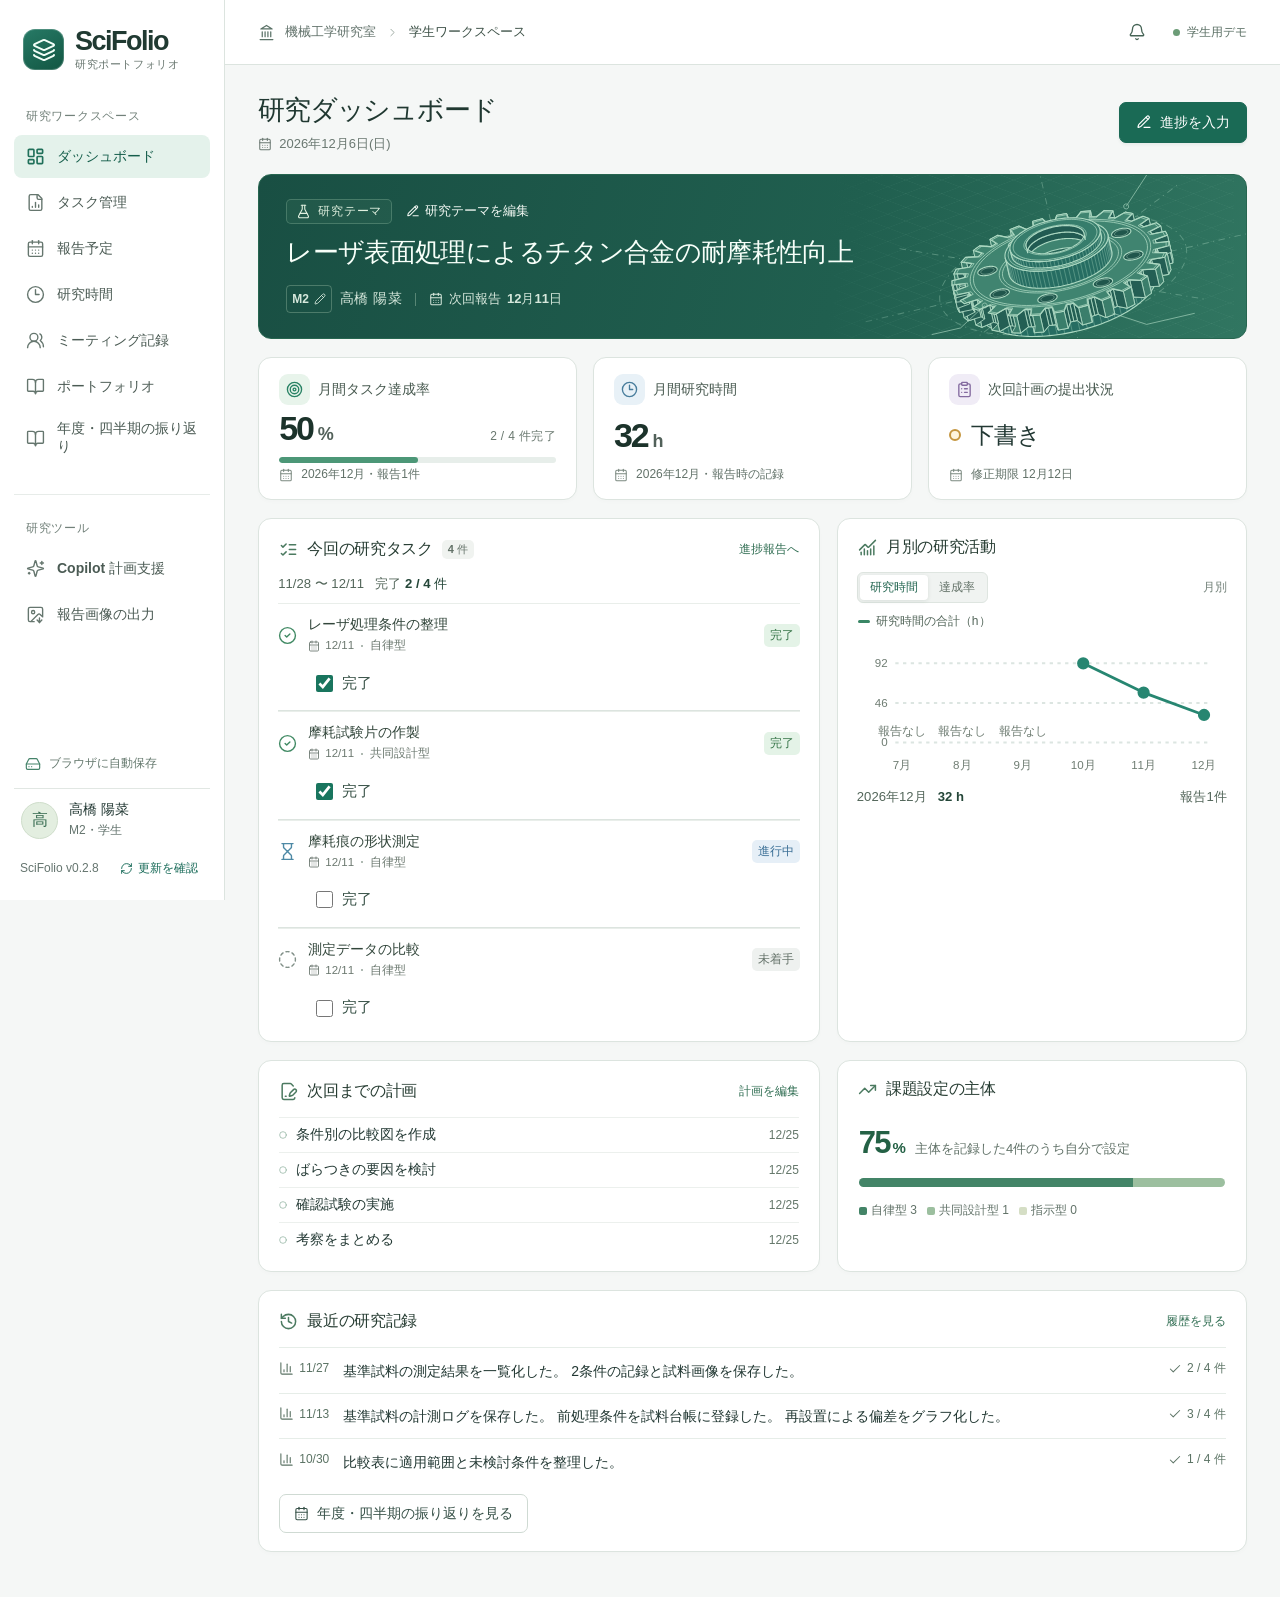
==== commit 67b05234: "Publish verified SciFolio student and faculty demos" ====
--- a/index.html
+++ b/index.html
@@ -1,7 +1,7 @@
 <!doctype html>
 <html lang="ja">
   <head>
-    <meta name="labfolio-version" content="0.2.7">
+    <meta name="labfolio-version" content="0.2.8">
 
     <meta charset="UTF-8" />
     <meta name="viewport" content="width=device-width, initial-scale=1.0" />
@@ -9,7 +9,7 @@
     <meta name="description" content="機械工学研究室の研究計画、進捗報告、活動履歴を管理する研究ポートフォリオ。" />
     <link rel="icon" href="./favicon.svg" type="image/svg+xml" />
     <title>SciFolio | 研究ポートフォリオ</title>
-    <script type="module" crossorigin src="./assets/index-DmpVIz1E.js"></script>
+    <script type="module" crossorigin src="./assets/index-C9-A5Ked.js"></script>
     <link rel="stylesheet" crossorigin href="./assets/index-DXIeFTTZ.css">
   </head>
   <body><div id="root"></div></body>
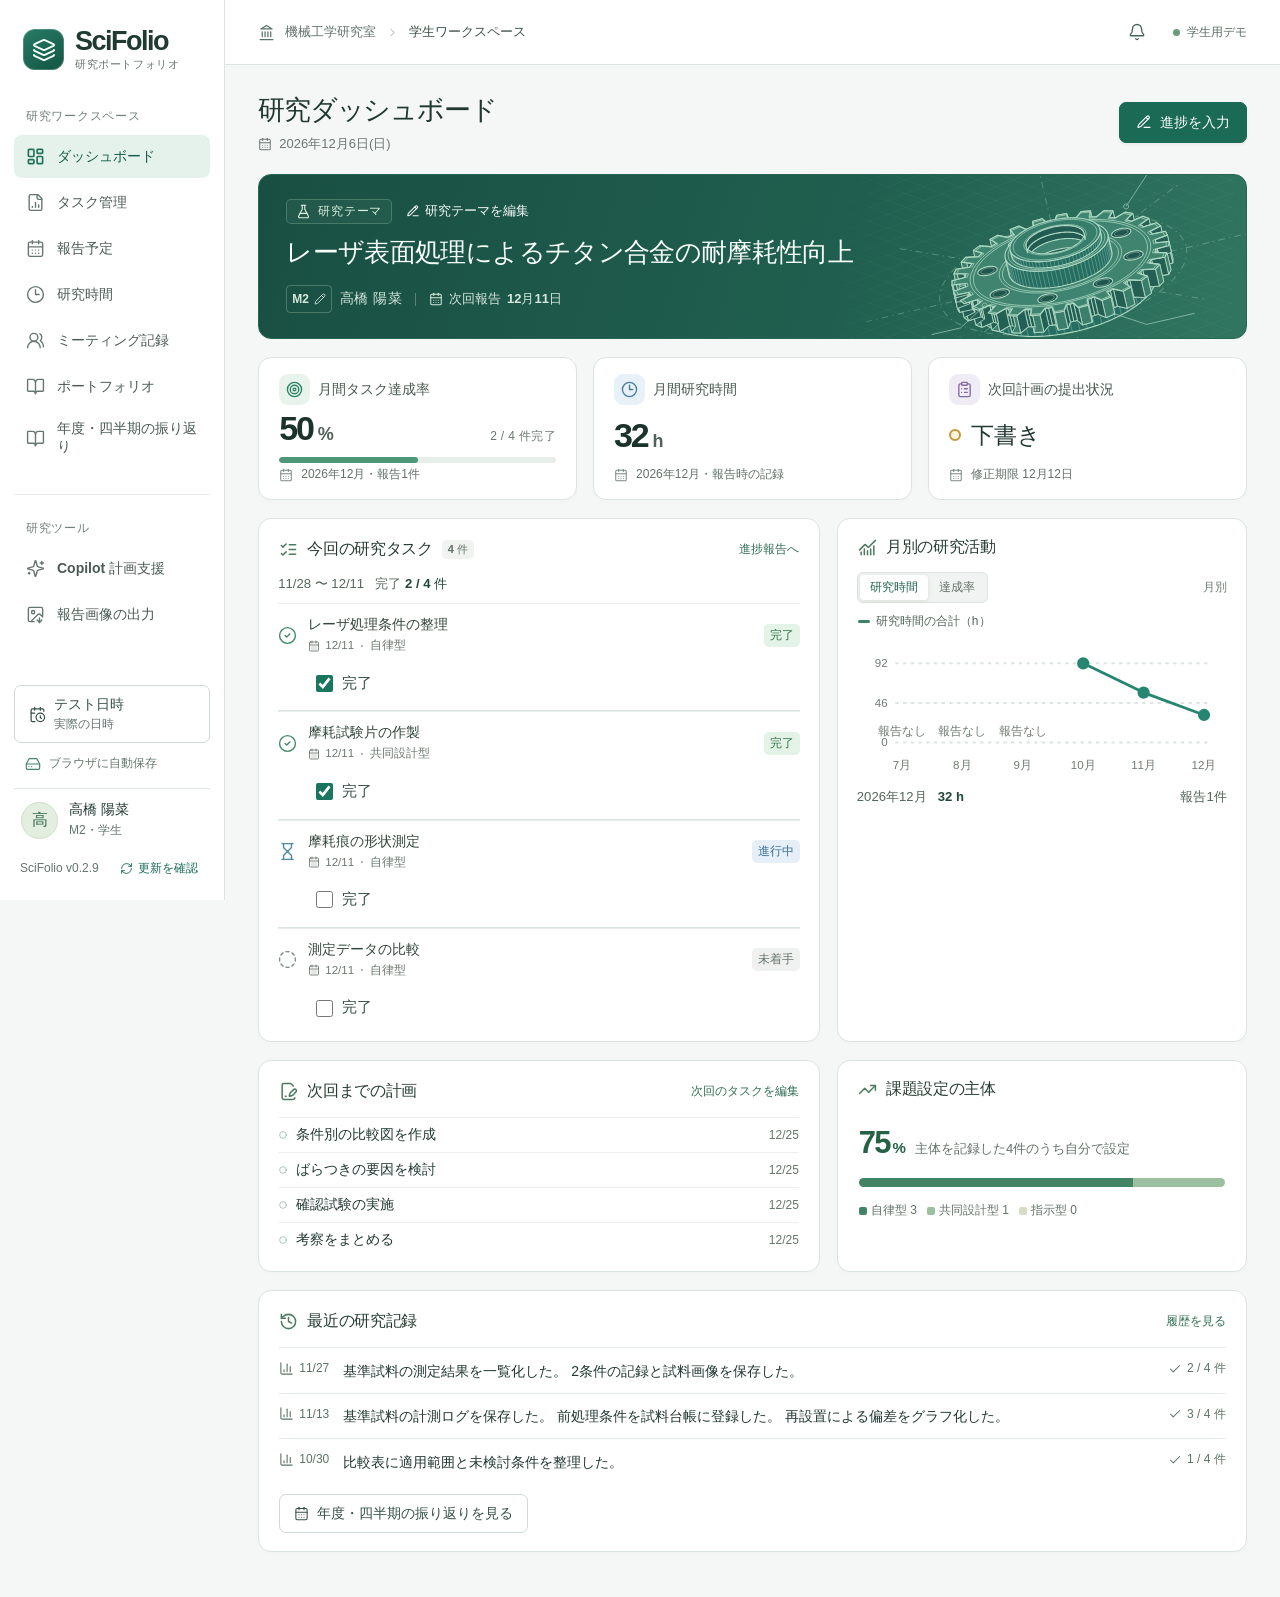
==== commit e280ef21: "Publish verified SciFolio student and faculty demos" ====
--- a/index.html
+++ b/index.html
@@ -1,7 +1,7 @@
 <!doctype html>
 <html lang="ja">
   <head>
-    <meta name="labfolio-version" content="0.2.8">
+    <meta name="labfolio-version" content="0.2.9">
 
     <meta charset="UTF-8" />
     <meta name="viewport" content="width=device-width, initial-scale=1.0" />
@@ -9,8 +9,8 @@
     <meta name="description" content="機械工学研究室の研究計画、進捗報告、活動履歴を管理する研究ポートフォリオ。" />
     <link rel="icon" href="./favicon.svg" type="image/svg+xml" />
     <title>SciFolio | 研究ポートフォリオ</title>
-    <script type="module" crossorigin src="./assets/index-C9-A5Ked.js"></script>
-    <link rel="stylesheet" crossorigin href="./assets/index-DXIeFTTZ.css">
+    <script type="module" crossorigin src="./assets/index-BvloIxhj.js"></script>
+    <link rel="stylesheet" crossorigin href="./assets/index-DB0SJLis.css">
   </head>
   <body><div id="root"></div></body>
 </html>
--- a/assets/index-DB0SJLis.css
+++ b/assets/index-DB0SJLis.css
@@ -0,0 +1 @@
+.release-control{color:var(--muted);font-size:12px}.sidebar-foot .release-control{margin:10px 6px 0}.pilot-login-card .release-control{border-top:1px solid var(--line);margin-top:20px;padding-top:12px}.release-row{display:flex;justify-content:space-between;align-items:center;gap:10px}.release-row>span{font-variant-numeric:tabular-nums}.release-control button{color:var(--green);display:inline-flex;align-items:center;gap:5px;min-height:32px;padding:4px 6px;border-radius:5px;font-size:12px;font-weight:600}.release-control button:hover{background:#edf5f0}.release-status:not(:empty){display:grid;gap:3px;margin:3px 0 5px}.release-status button{justify-self:start;text-decoration:underline}.notice-bell{display:inline-flex;align-items:center;justify-content:center;position:relative;width:36px;height:36px;flex-shrink:0;border-radius:8px;color:#466456}.notice-bell:hover{background:#edf5f0}.notice-bell b{position:absolute;right:-3px;top:-1px;padding:0 4px;min-width:17px;height:17px;border-radius:12px;line-height:17px;color:#fff;background:#a64938;font-size:11px}.notice-dialog{position:fixed;inset:54px 16px auto auto;width:min(375px,calc(100vw - 24px));max-height:min(65dvh,580px);margin:0;padding:0;border:1px solid #cedbd2;border-radius:12px;color:#22372e;box-shadow:0 9px 38px #19372924}.notice-dialog::backdrop{background:#1937291a}.notice-content header{display:flex;justify-content:space-between;align-items:center;padding:9px 10px 9px 16px;border-bottom:1px solid #dce5df}.notice-content h2{font-size:1rem;margin:0}.notice-content ul{list-style:none;margin:0;padding:0}.notice-content li+li{border-top:1px solid #e1e9e4}.notice-content a{position:relative;display:grid;gap:4px;padding:11px 35px 11px 16px;text-decoration:none;color:inherit}.notice-content a:hover{background:#f3f7f4}.notice-content a>span{font-size:.82rem}.notice-content a>svg{position:absolute;right:13px;top:43%}.notice-content small{margin-right:8px;border-radius:4px;padding:1px 5px;font-weight:700}.notice-content time{color:#54665a}.notice-today{background:#f8efd6;color:#775617}.notice-late{background:#f7e4df;color:#8b392b}.notice-content p{padding:16px;margin:0}.blank-demo-controls{display:flex;align-items:center;gap:12px}.blank-demo-reset{white-space:nowrap}.blank-demo-dialog{width:min(410px,calc(100% - 32px));padding:22px;border:1px solid var(--line);border-radius:13px;background:#fff;color:var(--ink);box-shadow:0 20px 60px #183c2f33}.blank-demo-dialog::backdrop{background:#17382b80}.blank-demo-dialog h2{margin:0;font-size:1.1rem}.blank-demo-dialog p{margin:10px 0 0;color:var(--muted);font-size:.9rem;line-height:1.65}.blank-demo-dialog .blank-demo-error{color:#a12624}.blank-demo-actions{display:flex;flex-wrap:wrap;justify-content:flex-end;gap:8px;margin-top:18px}.blank-demo-confirm.btn{background:#a12624;border-color:#a12624;color:#fff}.blank-demo-confirm.btn:hover{background:#851c1a;border-color:#851c1a}@media(max-width:520px){.blank-demo-controls .student-demo-label{display:none}.blank-demo-reset.btn{min-height:44px;padding-inline:9px;font-size:.82rem;gap:4px}}.demo-clock-trigger.btn{width:100%;justify-content:flex-start;margin-bottom:12px;text-align:left}.demo-clock-trigger span{display:grid;gap:1px}.demo-clock-trigger small{color:var(--muted);font-size:.74rem;font-weight:500;font-variant-numeric:tabular-nums}.demo-clock-dialog{width:min(465px,calc(100% - 32px));padding:22px;border:1px solid var(--line);border-radius:13px;background:#fff;color:var(--ink);box-shadow:0 20px 60px #183c2f33}.demo-clock-dialog::backdrop{background:#17382b80}.demo-clock-dialog h2{margin:0;font-size:1.1rem}.demo-clock-dialog p{margin:10px 0 15px;color:var(--muted);font-size:.9rem;line-height:1.65}.demo-clock-dialog .demo-clock-error{color:#a12624}.demo-clock-dialog input{min-width:0;width:100%}.demo-clock-actions{display:flex;flex-wrap:wrap;justify-content:flex-end;gap:8px;margin-top:18px}.wk{--wk-ink: #223b36;--wk-green: #19755e;--wk-line: #dce6e2;--wk-muted: #61736d;display:grid;gap:20px;width:100%;min-width:0;color:var(--wk-ink)}.wk-card{padding:clamp(18px,2.25vw,30px);min-width:0}.wk-heading{display:flex;align-items:flex-start;justify-content:space-between;gap:15px;margin-bottom:20px}.wk h2,.wk h3{margin:0;color:var(--wk-ink)}.wk h2{display:flex;align-items:center;gap:9px;font-size:1.1rem;line-height:1.5}.wk h2 svg{color:var(--wk-green);flex-shrink:0}.wk h3{font-size:1rem}.wk p{color:var(--wk-muted);line-height:1.7}.wk-heading p{margin:5px 0 0;font-size:.91rem}.wk-count,.wk-success{display:inline-flex;align-items:center;gap:5px;padding:5px 10px;border-radius:6px;background:#eef5f1;color:#285848;font-size:.82rem;font-weight:650;white-space:nowrap}.wk label{display:flex;flex-direction:column;align-items:stretch;gap:7px;min-width:0;font-size:.89rem;font-weight:650;color:#3e524b}.wk input:not([type=checkbox]),.wk select,.wk textarea{max-width:100%;width:100%;min-width:0;font:inherit;font-weight:400;font-size:.95rem;color:#213c34;background-color:#fff;border:1px solid #cad9d1;border-radius:7px;line-height:1.55;padding:9px 11px}.wk textarea{resize:vertical}.wk select{appearance:none;padding-right:33px;background-image:url("data:image/svg+xml,%3Csvg xmlns='http://www.w3.org/2000/svg' width='14' height='14' viewBox='0 0 24 24' fill='none' stroke='%23516c60' stroke-width='2'%3E%3Cpath d='m6 9 6 6 6-6'/%3E%3C/svg%3E");background-repeat:no-repeat;background-position:right 10px center}.wk :is(input,select,textarea,button):focus-visible{outline:3px solid #3c968375;outline-offset:2px}.wk input:read-only,.wk textarea:read-only,.wk select:disabled{background-color:#f5f7f6}.wk button{cursor:pointer}.wk button:disabled{opacity:.45;cursor:default}.wk input::placeholder,.wk textarea::placeholder{color:#7a8882}.wk-fields{display:grid;gap:15px}.wk-date-source{margin:6px 0 0;color:#52665b;font-size:.8rem}.wk-pair,.wk-triple{display:grid;gap:15px;align-items:start;grid-template-columns:repeat(2,minmax(0,1fr))}.wk-triple{grid-template-columns:repeat(3,minmax(0,1fr))}.wk .wk-block{margin-top:19px}.wk-actions,.wk-inline{display:flex;align-items:center;gap:10px;flex-wrap:wrap}.wk-actions{margin-top:20px}.wk-end{margin-top:0;justify-content:flex-end}.wk-segment{display:flex;flex-wrap:wrap;align-items:stretch;width:fit-content;max-width:100%;gap:4px;background:#eaf0ed;padding:4px;border-radius:9px}.wk-segment button{color:#52685f;border:0;border-radius:6px;background:transparent;padding:9px 15px;font:inherit;font-weight:600;font-size:.91rem}.wk-segment button[aria-pressed=true]{color:#0c6251;background:#fff;box-shadow:0 1px 5px #294c3d1a}.wk-task{border-bottom:1px solid var(--wk-line)}.wk-task-bar{display:flex;gap:10px;align-items:center;min-height:63px}.wk-disclose{display:flex;align-items:center;flex:1;gap:11px;min-width:0;padding:11px 0;color:var(--wk-ink);font:inherit;font-weight:650;text-align:start;border:0;background:none}.wk-disclose svg{flex-shrink:0}.wk-disclose>span:not(.wk-index){overflow-wrap:anywhere}.wk-disclose>svg:last-child{color:#7f938a}.wk-disclose small{display:block;color:var(--wk-muted);font-size:.8rem;font-weight:450;margin-top:4px}.wk-index{background:#edf4ef;color:#37725c;padding:4px;display:grid;place-items:center;min-width:29px;height:29px;border-radius:7px;font-variant-numeric:tabular-nums;font-size:.85rem}.wk-tools{display:flex;align-items:center;gap:3px}.wk-icon{width:32px;height:32px;display:inline-grid;place-items:center;border:1px solid transparent;border-radius:6px;background:transparent;color:#5f7569}.wk-icon:hover:not(:disabled),.wk-disclose:hover{color:var(--wk-green)}.wk-icon:hover:not(:disabled){background:#edf4ef;border-color:var(--wk-line)}.wk-task-detail{padding:14px 16px 18px;margin:2px 0 12px;background:#f7faf8;border-radius:8px}.wk-complete{color:#21805e}.wk-dim{color:#a4b5ac}.wk select.wk-status{flex:0 0 146px;width:146px;font-size:.86rem}.wk select.is-done{color:#17644d;background-color:#edf7ef}.wk-spec{display:grid;gap:8px;margin:0 0 17px;font-size:.9rem}.wk-spec>div{display:flex;gap:12px}.wk-spec dt{min-width:76px;color:var(--wk-muted);font-weight:600}.wk-spec dd{margin:0;white-space:pre-wrap;overflow-wrap:anywhere}.wk-empty{padding:22px 12px;text-align:center;border:1px dashed var(--wk-line);border-radius:7px;color:var(--wk-muted)}.wk-copy{display:flex;gap:12px;align-items:flex-end;margin-top:15px}.wk-copy label{flex:1}.wk-notice,.wk-error{display:flex;align-items:center;gap:9px;padding:11px 14px;border-radius:7px;background:#edf5f0;line-height:1.6;color:#385c4c;font-size:.91rem;overflow-wrap:anywhere}.wk-notice{margin-bottom:16px}.wk-notice>svg{flex:none}.wk .wk-error{color:#973e2b;background:#fcf0e9}.wk-link{padding:3px;display:inline-flex;align-items:center;gap:4px;color:var(--wk-green);background:none;border:0;font:inherit;font-size:.88rem;font-weight:650}.wk-candidate{padding:17px;margin:14px 0;border:1px solid var(--wk-line);border-radius:9px}.wk-candidate .wk-heading{margin-bottom:11px}.wk label.wk-check{display:flex;flex-direction:row;align-items:center;gap:8px;line-height:1.65}.wk-check input{accent-color:var(--wk-green);width:17px;height:17px}.wk textarea.wk-code{font-family:ui-monospace,Meiryo,monospace}.wk-preview{border:1px solid var(--wk-line);padding:clamp(6px,1.5vw,19px);border-radius:8px;background:#e9efec}.wk-preview canvas{display:block;width:100%;height:auto;aspect-ratio:16/9;background:#fff;box-shadow:0 2px 8px #23392f1a}.wk-chart-setting{display:flex;flex-wrap:wrap;align-items:center;gap:5px 16px;margin:-3px 0 16px}.wk-chart-setting>span{font-size:.86rem;color:var(--wk-muted)}.wk-pages{display:flex;flex-wrap:wrap;align-items:center;justify-content:space-between;gap:8px;margin-top:10px}.wk-pages p{margin:0;font-size:.91rem}@media(max-width:700px){.wk{gap:14px}.wk-fields,.wk-pair,.wk-triple{gap:12px}.wk-pair,.wk-triple{grid-template-columns:1fr}.wk-heading{flex-wrap:wrap;gap:8px}.wk-copy{flex-direction:column;align-items:stretch}.wk-segment button{padding:8px 10px}.wk-notice{flex-wrap:wrap}.wk-task-bar{flex-wrap:wrap;gap:4px;padding:7px 0}.wk-disclose{padding:5px 0}.wk-disclose>span{font-size:.9rem}.wk select.wk-status{flex-basis:125px;width:125px;font-size:.8rem}.wk-icon{width:31px;height:34px}.wk-spec>div{display:block}.wk-spec dt{margin-bottom:2px}.wk-task-detail,.wk-candidate{padding:12px}}@media(max-width:430px){.wk-task-bar .wk-tools{margin-left:auto}.wk-task-bar:has(.wk-tools) .wk-disclose{flex-basis:100%}}.wk-task-options>summary{color:var(--green);cursor:pointer;font-size:.87rem;font-weight:650;padding-block:5px}.wk-task-options[open]>summary{margin-bottom:12px}.wk-workspace-nav{justify-content:space-between;flex-wrap:wrap}.grade-edit-trigger{display:inline-flex;align-items:center;gap:5px;color:inherit;background:transparent;cursor:pointer;max-width:min(16em,100%);min-height:28px}.grade-edit-trigger>span{white-space:nowrap;overflow:hidden;text-overflow:ellipsis}.grade-edit-trigger>svg{flex:none}.grade-edit-trigger:hover{background:#ffffff18}.grade-edit-dialog{width:min(385px,calc(100% - 32px));padding:20px;border:1px solid var(--line);border-radius:13px;background:#fff;color:var(--ink);box-shadow:0 20px 60px #183c2f33}.grade-edit-dialog::backdrop{background:#17382b80}.grade-edit-heading,.grade-edit-actions{display:flex;align-items:center;gap:10px}.grade-edit-heading{justify-content:space-between;margin:0 0 14px}.grade-edit-heading h2,.theme-copy .grade-edit-heading h2{font-size:1.1rem;line-height:1.35;margin:0}.grade-edit-dialog form{display:grid;gap:8px}.grade-edit-dialog label{font-weight:650}.grade-edit-dialog select{border:1px solid var(--line);border-radius:7px;padding:9px;font:inherit;color:inherit;background:#fff;width:100%}.grade-edit-dialog p{color:var(--muted);font-size:.82rem;margin:0}.grade-edit-dialog .grade-error{color:#a12c27}.grade-edit-actions{justify-content:flex-end;margin-top:10px}.setup-grade{display:flex;align-items:center;gap:9px;margin-bottom:12px;font-size:.88rem}.setup-grade .grade-edit-trigger{border-color:var(--line);background:#fff}.wk-checklist-edit{min-width:0;margin:0;padding:0;border:0}.wk-checklist-edit legend{margin:0 0 6px;padding:0;font-size:.89rem;font-weight:650}.wk-checklist-row{display:grid;grid-template-columns:minmax(0,1fr) auto;gap:6px;align-items:center;margin:0 0 8px}.wk-checklist-edit>button{min-height:34px}.task-check-items{display:grid;gap:2px;min-width:0}.task-check-line,.wk label.task-check-line{display:inline-flex;flex-direction:row;gap:9px;align-items:center;min-height:34px;max-width:100%;font-size:.92rem;line-height:1.45;font-weight:500;color:#354f44;overflow-wrap:anywhere}.task-check-line input{flex:0 0 17px;width:17px;height:17px;margin:0;accent-color:#19755e}.task-check-line svg{flex:none;color:#39705a}.wk-report-task{display:grid;min-width:0;gap:6px;padding:17px 0;border-top:1px solid var(--wk-line)}.wk-report-task:last-child{padding-bottom:0}.wk-report-task header{display:flex;gap:8px 13px;justify-content:space-between;align-items:baseline;flex-wrap:wrap}.wk-report-task h3{overflow-wrap:anywhere;font-size:.99rem}.wk-task-state{color:#56685e;font-size:.83rem}.wk-task-state.is-done{color:#247251}.wk-report-task .task-check-items{padding-inline-start:11px;border-inline-start:2px solid #dce8df}.wk-report-task label.wk-redirect-check{color:#616e66;font-size:.82rem}.wk-task-reason{margin:4px 0}.wk-report-details .wk-spec,.wk-submitted-reason{margin:0}.period-totals,.monthly-reading{margin:0 19px 10px;display:flex;align-items:baseline;flex-wrap:wrap;gap:.35em .85em;color:#53665a;font-size:.82rem}.period-totals b,.monthly-reading strong{color:#244638;font-variant-numeric:tabular-nums}.monthly-reading span{margin-left:auto}.trend-point{cursor:pointer;touch-action:pan-y}.trend-point:focus-visible{outline:none}.trend-point:is(:hover,:focus-visible) .trend-point-target{fill:#27867112}.trend-point:focus-visible .trend-point-target{stroke:#479e8c;stroke-width:1.5}.trend-point:is(:hover,:focus-visible) .trend-point-marker{stroke-width:3.5}.monthly-static.stat-link{cursor:default}.monthly-static.stat-link:hover{border-color:var(--border, #dce5df)}.dash-task-checks{padding:0 0 10px 38px}.dash-task-group+.dash-task-group{border-top:1px solid var(--line)}.theme-tools{display:flex;align-items:center;flex-wrap:wrap;gap:9px}.theme-edit{display:inline-flex;align-items:center;gap:5px;background:transparent;border:0;color:#f2f8f3;font:inherit;font-size:.82rem;cursor:pointer;padding:3px 5px;border-radius:4px}.theme-edit:hover{background:#ffffff18}.theme-edit:focus-visible{outline:2px solid white;outline-offset:2px}.theme-form{padding:20px 24px}.theme-form label{display:grid;gap:7px;font-weight:600}.theme-form textarea{width:100%;padding:9px 12px;border:1px solid #9fb4a6;border-radius:6px;font:inherit;color:inherit;resize:vertical}.theme-form .wk-actions{margin-top:12px}.theme-copy h2{overflow-wrap:anywhere}.reflection-dashboard-link{padding:0 20px 18px}.reflection{display:grid;gap:16px;color:var(--text,#203c31)}.reflection h2,.reflection h3,.reflection p{margin:0}.reflection-controls,.reflection-section,.reflection-summary>.panel{padding:20px 22px}.reflection-controls{display:flex;align-items:end;gap:16px;flex-wrap:wrap}.reflection-controls>div{margin-right:auto;flex:1 1 180px}.reflection-controls h2{font-size:1.12rem}.reflection-controls p,.reflection-caption,.reflection-section>p{color:#586860;font-size:.84rem;line-height:1.7}.reflection-controls label,.reflection-note label{display:grid;gap:6px;font-size:.82rem;font-weight:650}.reflection input,.reflection textarea,.reflection select{font:inherit;border:1px solid #cfdad4;border-radius:7px;background:#fff;padding:8px 10px;color:inherit}.reflection-summary{display:grid;grid-template-columns:repeat(3,minmax(0,1fr));gap:12px}.reflection-summary>.panel{display:grid;align-content:start;gap:5px}.reflection-summary span,.reflection-section h2{display:flex;gap:7px;align-items:center}.reflection-summary span,.reflection-summary small,.reflection-table small{color:#54675b;font-size:.82rem}.reflection-summary strong{font-size:clamp(1.5rem,3.1vw,2.25rem);font-variant-numeric:tabular-nums}.reflection-section{display:grid;gap:14px;min-width:0}.reflection-section h2{font-size:1.03rem}.reflection-section h3{font-size:.91rem}.reflection-section details,.reflection-section article{border-top:1px solid #e3eae5;padding:12px 0 0;font-size:.88rem;line-height:1.65;overflow-wrap:anywhere}.reflection-section details p,.reflection-section article p{white-space:pre-wrap}.reflection-section summary{cursor:pointer;font-weight:600}.reflection-section time{font-variant-numeric:tabular-nums}.reflection-meetings{display:grid;grid-template-columns:repeat(4,minmax(0,1fr));margin:0;gap:12px}.reflection-meetings dt{color:#57695f;font-size:.81rem}.reflection-meetings dd{margin:4px 0 0;font-size:1.4rem;font-weight:650}.reflection-meetings small{font-size:.72rem;font-weight:500}.reflection-table{overflow:auto}.reflection-table table{width:100%;border-collapse:collapse;font-size:.85rem;white-space:nowrap;text-align:left}.reflection-table th,.reflection-table td{border-bottom:1px solid #e6ebe7;padding:9px 7px}.reflection-table th{font-weight:600}.reflection-table small{display:block}.reflection-table .text-action{margin:0}.reflection-note{display:grid;gap:12px}.reflection-section>.btn{justify-self:start}@media(max-width:650px){.reflection{gap:12px}.reflection-controls,.reflection-section,.reflection-summary>.panel{padding:15px}.reflection-summary{grid-template-columns:1fr;gap:8px}.reflection-summary>.panel{grid-template-columns:1fr auto;align-items:center}.reflection-summary small{grid-column:1/-1}.reflection-meetings{grid-template-columns:repeat(2,minmax(0,1fr))}.reflection-controls label{flex:1 1 auto}}.portfolio-view{--fac-text: #203333;--fac-muted: #586b6d;--fac-line: #e0e7e7;--fac-soft: #f5f8f7;--fac-accent: #14675d;color:var(--fac-text);min-width:0}.fac-stack{display:grid;gap:20px}.portfolio-view *,.portfolio-view *:before,.portfolio-view *:after{box-sizing:border-box}.portfolio-view button{font:inherit}.portfolio-view button,.portfolio-view summary{cursor:pointer}.portfolio-view :focus-visible{outline:3px solid #448c9c;outline-offset:2px}.portfolio-view h2,.portfolio-view h3,.portfolio-view p,.portfolio-view dl,.portfolio-view dd{margin:0}.portfolio-view h2{font-size:1.08rem;letter-spacing:.008em;line-height:1.6;font-weight:700}.portfolio-view h3{font-size:1rem;margin:1.3rem 0 .65rem}.fac-stack>.panel{min-width:0}.fac-card{padding:20px 22px}.fac-card-head,.fac-inline,.fac-profile-actions,.fac-profile{display:flex;align-items:center;gap:10px}.fac-card-head,.fac-inline,.fac-profile-actions{flex-wrap:wrap}.fac-card-head{justify-content:space-between;gap:8px}.fac-card-head h2,.fac-note{display:inline-flex;align-items:center;gap:8px}.fac-card-head h2 svg{color:var(--fac-accent)}.fac-inline{gap:8px 12px}.fac-muted,.fac-meta{color:var(--fac-muted)}.fac-muted,.fac-meta{font-size:.84rem}.fac-tag{display:inline-flex;align-items:center;justify-content:center;white-space:nowrap;padding:3px 8px;border-radius:5px;font-size:.78rem;font-weight:650;line-height:1.5}.fac-neutral{color:#47605e;background:#edf2f0}.fac-orange{color:#865722;background:#fff1db}.fac-red{color:#9b403c;background:#fbebe8}.fac-blue{color:#35637e;background:#e9f2f9}.fac-green{color:#24634f;background:#e6f3ec}.fac-violet{color:#665484;background:#f0ecf5}.fac-entry-icon{display:inline-grid;place-items:center;flex:0 0 auto;border-radius:9px}.fac-entry-icon{width:33px;height:33px;background:#edf4f0;color:var(--fac-accent)}.fac-table-card{overflow:hidden;padding:0}.fac-table-card .fac-card-head{padding:19px 22px 15px}.fac-text-btn{background:transparent;color:var(--fac-accent);border:0;padding:0}.portfolio-view .fac-text-btn{font-size:.875rem;font-weight:650;text-align:left}.fac-text-btn:hover{text-decoration:underline;text-underline-offset:3px}.fac-scroll{overflow-x:auto}.fac-table{width:100%;border-collapse:collapse;font-size:.875rem;line-height:1.55;text-align:left}.fac-table th{padding:10px;color:#516663;background:var(--fac-soft);border-block:1px solid var(--fac-line);font-weight:620;font-size:.79rem;white-space:nowrap}.fac-table td{border-bottom:1px solid var(--fac-line);padding:12px 10px;vertical-align:middle}.fac-table tr:last-child td{border-bottom:0}.fac-table th:first-child,.fac-table td:first-child{padding-left:22px}.fac-table th:last-child,.fac-table td:last-child{padding-right:22px}.fac-table time{white-space:nowrap}.fac-history tbody tr:hover{background:#f8fbf9}.fac-empty{display:grid;justify-items:center;gap:7px;padding:34px 16px;color:var(--fac-muted);text-align:center}.fac-empty svg{color:#73948a}.fac-empty strong{color:var(--fac-text)}.fac-profile{padding:19px 22px}.fac-profile-copy{flex:1 1 auto;min-width:0}.fac-profile-copy p{font-size:.93rem;color:var(--fac-muted);overflow-wrap:anywhere;margin-top:3px}.fac-monogram{flex-shrink:0;display:grid;place-items:center;width:48px;height:48px;border-radius:12px;background:#e6f0eb;color:#376b5d;font-size:1.35rem;font-weight:600}.fac-profile .btn,.fac-empty .btn{display:inline-flex;align-items:center;justify-content:center;gap:6px}.fac-history{min-width:550px}.fac-history tr.fac-selected{background:#f0f7f3}.fac-history tr.fac-selected td:first-child{box-shadow:inset 3px 0 var(--fac-accent)}.fac-section-title{margin:4px 0 -8px}.fac-summary{margin:17px 0 14px;background:var(--fac-soft);border-radius:8px;padding:12px 15px}.fac-summary span,.fac-specs dt{color:var(--fac-muted);font-size:.815rem;font-weight:560}.fac-summary p{margin-top:4px}.fac-summary p,.fac-report-task strong,.fac-specs dd,.fac-review-log p,.fac-compare p,.fac-snapshot-task strong{white-space:pre-wrap;overflow-wrap:anywhere}.fac-plan-contents{padding:14px 0 0}.fac-specs{display:grid;gap:6px}.fac-specs div{display:grid;grid-template-columns:112px minmax(0,1fr);column-gap:10px;align-items:baseline}.fac-specs dd{font-size:.9rem}.fac-report-task,.fac-version,.fac-full-plan{border-top:1px solid var(--fac-line)}.fac-report-task:first-of-type,.fac-version:first-of-type{margin-top:13px}.fac-report-task summary,.fac-version summary,.fac-full-plan>summary,.fac-draft>summary{display:flex;align-items:center;gap:10px;list-style:none;font-size:.94rem;padding:12px 0}.fac-report-task summary::-webkit-details-marker,.fac-version summary::-webkit-details-marker,.fac-full-plan>summary::-webkit-details-marker,.fac-draft>summary::-webkit-details-marker{display:none}.fac-report-task summary:after,.fac-version>summary:after,.fac-full-plan>summary:after,.fac-draft>summary:after{content:"";flex:0 0 7px;width:7px;height:7px;margin-left:auto;margin-right:6px;border-right:1.6px solid #657d75;border-bottom:1.6px solid #657d75;transform:rotate(45deg)}.fac-report-task[open]>summary:after,.fac-version[open]>summary:after,.fac-full-plan[open]>summary:after,.fac-draft[open]>summary:after{transform:rotate(225deg)}.fac-report-task .fac-specs{padding:0 0 16px}.fac-version summary small{display:block;font-size:.79rem;color:var(--fac-muted);margin-top:2px}.fac-version-body{padding:0 0 18px}.fac-snapshot-tasks{display:grid;gap:8px;margin-top:15px}.fac-snapshot-task{border-radius:7px;background:var(--fac-soft);padding:11px 14px}.fac-snapshot-task .fac-specs{margin-top:8px}.fac-draft{padding:3px 22px}.fac-draft[open]{padding-bottom:18px}.fac-diff{display:grid;gap:13px}.fac-change>strong{font-size:.9rem}.fac-compare{display:grid;grid-template-columns:repeat(2,minmax(0,1fr));gap:9px;margin-top:4px}.fac-compare>div{background:#f3f4f4;padding:9px 12px;border-radius:6px}.fac-compare>div:last-child{background:#eaf5ed}.fac-compare span{color:#52625b;font-size:.77rem;font-weight:650}.fac-compare p{font-size:.9rem;margin-top:4px}.fac-note{color:var(--fac-muted);padding:8px 0;font-size:.91rem}.fac-full-plan{margin-top:15px}.fac-full-plan>summary,.fac-draft>summary{font-weight:650}.fac-full-plan .fac-plan-contents,.fac-draft .fac-plan-contents{padding-top:5px}.fac-review-log{list-style:none;padding:0}.fac-review-log li{padding:9px 0;border-bottom:1px solid var(--fac-line)}.fac-review-log li:last-child{border-bottom:0}.fac-review-log li>div{display:flex;align-items:center;flex-wrap:wrap;gap:8px}.fac-review-log time{font-size:.85rem;color:var(--fac-muted)}.fac-review-log p{margin-top:7px}@media(max-width:1100px){.fac-profile{flex-wrap:wrap}}@media(max-width:760px){.fac-card,.fac-profile{padding:16px}.fac-table-card{padding:0}.fac-table-card .fac-card-head{padding:16px}.fac-history{min-width:500px}.fac-profile-actions{width:100%}.fac-specs div{grid-template-columns:92px minmax(0,1fr)}}@media(max-width:450px){.fac-profile{gap:8px}.fac-profile-copy{flex-basis:calc(100% - 64px)}.fac-compare{grid-template-columns:1fr;gap:4px}.fac-report-task summary{flex-wrap:wrap}}.meeting-title,.meeting-title h2,.meeting-choices,.meeting-choices>label:not(.field){display:flex;align-items:center;gap:9px}.meeting-title{justify-content:space-between;margin-bottom:14px}.meeting-title h2{font-size:1.12rem}.meeting-title>span,.meeting-history span{color:var(--muted);font-size:.85rem}.meeting-form fieldset{border:0;padding:0;margin:0 0 20px}.meeting-form legend{font-weight:650;padding:0;margin-bottom:8px}.meeting-choices{flex-wrap:wrap;gap:10px 18px}.meeting-choices+.meeting-choices,.meeting-form .field{margin-top:12px}.meeting-form input[type=radio],.meeting-form input[type=checkbox]{accent-color:var(--green)}.meeting-date{max-width:230px}.meeting-counter{display:flex;flex-wrap:wrap;align-items:center;gap:8px}.meeting-counter output{min-width:3.4em;font-size:1.35rem;font-weight:650;font-variant-numeric:tabular-nums}.meeting-counter small,.meeting-hint{color:var(--muted);font-size:.82rem;font-weight:500}.meeting-counter .icon-button{min-height:40px;min-width:40px}.meeting-roster{margin-top:16px;display:grid;gap:4px}.meeting-roster button{text-align:left;border-radius:6px;border:1px solid var(--line);padding:10px 12px;display:grid;grid-template-columns:1fr 1fr 1.4fr;gap:8px}.meeting-roster button[aria-pressed=true]{border-color:var(--green);background:#f1f7f4}.meeting-history{margin:0;padding:0;list-style:none}.meeting-history li{display:flex;flex-wrap:wrap;gap:6px 18px;padding:9px 0;border-top:1px solid var(--line)}.meeting-form>p{margin-top:12px}@media(max-width:600px){.meeting-roster button{grid-template-columns:1fr 1fr}.meeting-roster button span:last-child{grid-column:1/-1}}.hours-panel{padding:clamp(16px,2.3vw,30px);min-width:0;color:#243d32}.hours-heading{display:flex;justify-content:space-between;align-items:end;flex-wrap:wrap;gap:14px;margin-bottom:16px}.hours-heading h2{display:flex;align-items:center;gap:9px;margin:0;font-size:1.13rem}.hours-heading h2 svg{color:#247258}.hours-heading p{margin:6px 0 0;color:#53695c;font-size:.91rem}.hours-heading label{display:grid;gap:4px;font-size:.8rem;font-weight:600}.hours-panel input{border:1px solid #c4d5c9;padding:7px 9px;border-radius:6px;background:#fff;color:inherit;font:inherit;line-height:1.45}.hours-total{display:flex;align-items:baseline;flex-wrap:wrap;gap:5px 12px;padding:12px 14px;margin-bottom:6px;background:#eff6f1;border-radius:8px;font-size:.88rem}.hours-total output{font-size:1.15rem;font-weight:700;color:#1d664c}.hours-total span:last-child{margin-inline-start:auto;color:#5a6e60}.hours-week{display:flex;flex-wrap:wrap;align-items:center;justify-content:space-between;gap:9px 18px;padding:14px 0;border-bottom:1px solid #dfE8e1}.hours-week:last-child{border:0}.hours-range h3{margin:0;font-size:1rem}.hours-range>span{display:inline-flex;align-items:center;flex-wrap:wrap;gap:4px;margin-top:3px;color:#657168;font-size:.81rem}.hours-range>.hours-submitted{color:#266647}.hours-week form,.hours-week form label{display:flex;align-items:center;gap:8px}.hours-week form label{color:#56655a;font-size:.89rem}.hours-week input{width:7.2em;font-variant-numeric:tabular-nums}.hours-week input:disabled{background:#f4f6f4}.hours-feedback{flex-basis:100%;margin:0;color:#923e2d;font-size:.9rem}.hours-feedback button{margin-left:5px}@media(max-width:480px){.hours-week{display:grid;grid-template-columns:minmax(0,1fr) auto;gap:7px 9px}.hours-range h3{font-size:.93rem}.hours-week input{width:4.6em}.hours-week form,.hours-week form label{gap:5px}.hours-week .btn{padding-inline:10px}.hours-feedback{grid-column:1/-1}}@media(max-width:345px){.hours-week{grid-template-columns:1fr}}.schedule-page{display:grid;gap:18px;min-width:0}.schedule-panel{min-width:0;padding:clamp(16px,2.3vw,28px)}.schedule-panel h2{display:flex;align-items:center;gap:9px;color:#243d32;font-size:1.1rem;margin:0}.schedule-panel h2 svg{color:#277654}.schedule-panel h2 small{margin-left:auto;color:#52675e;font-size:.78rem;font-weight:500}.schedule-panel p{margin:8px 0;color:#52665b;font-size:.9rem}.schedule-active{display:grid;grid-template-columns:repeat(2,minmax(0,1fr));gap:12px;margin-top:16px}.schedule-active-date{display:flex;flex-wrap:wrap;align-items:center;justify-content:space-between;gap:6px 12px;padding:13px 15px;border-radius:8px;background:#f0f6f2}.schedule-active-date>div{display:grid;gap:3px}.schedule-active-date>div>span,.schedule-add label{color:#51675b;font-size:.8rem;font-weight:600}.schedule-active-date strong{font-size:1.06rem;font-variant-numeric:tabular-nums}.schedule-add-actions,.schedule-row-controls,.schedule-row-date{display:flex;align-items:center;flex-wrap:wrap;gap:8px}.schedule-page input[type=date]{min-width:0;max-width:100%;padding:7px 9px;background:#fff;border:1px solid #c4d5c9;border-radius:6px;color:#263e32;font:inherit}.schedule-icon-btn{display:inline-grid;place-items:center;width:34px;height:34px;padding:0;border:1px solid #d5e0d8;border-radius:6px;background:#fff;color:#286346;cursor:pointer;font:inherit}.schedule-icon-btn:hover{background:#eef5f0}.schedule-layout{display:grid;grid-template-columns:minmax(0,.8fr) minmax(0,1.2fr);align-items:start;gap:18px}.schedule-add{display:grid;gap:10px;margin-top:18px}.schedule-input-row{display:flex;align-items:end;gap:8px}.schedule-input-row label{display:grid;gap:3px;font-size:.82rem}.schedule-input-row label input[type=date]{font-size:1rem}.schedule-add-actions{margin-top:2px}.schedule-list,.schedule-history{margin:8px 0 0;padding:0;list-style:none}.schedule-row{display:flex;align-items:center;flex-wrap:wrap;justify-content:space-between;gap:9px 10px;padding:10px 0;border-bottom:1px solid #e2e8e3}.schedule-list li:last-child .schedule-row{border:0}.schedule-row-date{gap:5px;font-size:.96rem;font-weight:600;font-variant-numeric:tabular-nums}.schedule-tag{color:#286347;padding:2px 7px;background:#e0ede3;border-radius:8px;font-size:.72rem;font-weight:600}.schedule-row-controls{gap:5px;font-size:.86rem}.schedule-details{padding:12px 0 3px;border-top:1px solid #e2e8e3;margin-top:10px}.schedule-details summary{cursor:pointer;font-size:.88rem;color:#375445;font-weight:600}.schedule-history{display:grid;gap:5px;font-size:.88rem;color:#52665b}.schedule-status:empty{display:none}.schedule-status,.schedule-feedback{margin:0;padding:10px 12px;border-radius:6px}.schedule-status{color:#285f40;background:#eaf5ed}.schedule-feedback{color:#853c29;background:#fff2eb}.schedule-feedback .btn{margin-left:8px}@media(max-width:850px){.schedule-layout{grid-template-columns:1fr}}@media(max-width:540px){.schedule-active{grid-template-columns:1fr}.schedule-page,.schedule-layout{gap:12px}.schedule-active-date{padding:10px 12px}}:root{font-family:Inter,Yu Gothic UI,Hiragino Kaku Gothic ProN,Meiryo,sans-serif;color:#223833;background:#f5f7f6;font-synthesis:none;text-rendering:optimizeLegibility;--green: #196b59;--ink: #1c3530;--muted: #65756f;--line: #dce4df;--nav-width: 225px;--accent: #196b59;--primary: #196b59}*{box-sizing:border-box}body{margin:0;min-width:300px}button,input,textarea,select{font:inherit}button{cursor:pointer;color:inherit}button:disabled{cursor:default;opacity:.55}button,a,input,select,textarea{-webkit-tap-highlight-color:transparent}:focus-visible{outline:3px solid #479e8c;outline-offset:3px}button{border:0;background:none}select{color:inherit;background-color:#fff}svg{flex-shrink:0;stroke-width:1.75}h1,h2,h3,p{margin:0}a{color:#166854}.skip{position:fixed;left:15px;top:-100px;z-index:80;background:#fff;border-radius:6px;padding:12px}.skip:focus{top:12px}.sidebar{position:fixed;inset:0 auto 0 0;width:var(--nav-width);z-index:30;background:#fff;border-right:1px solid var(--line);display:flex;flex-direction:column}.brand{display:flex;gap:11px;align-items:center;padding:27px 23px 29px}.brand-mark{display:grid;place-items:center;width:41px;height:41px;background:linear-gradient(150deg,#277a66,#125642);color:#f2fff8;border-radius:12px;box-shadow:inset 0 0 0 1px #fff3}.brand-mark svg{stroke-width:2}.brand>div{display:flex;flex-direction:column;gap:1px}.brand strong{font-family:Inter,Segoe UI,sans-serif;font-size:27px;font-weight:700;letter-spacing:-1.5px;line-height:1.08;color:#203a32}.brand div>span{font-size:11px;font-weight:600;letter-spacing:.055em;color:#697770}.sidebar nav{padding:7px 14px;overflow-y:auto}.nav-group+.nav-group{margin-top:29px;border-top:1px solid #e7ece9;padding-top:25px}.nav-label{color:#72817a;font-size:12px;font-weight:650;letter-spacing:.06em;margin:0 12px 10px}.nav-item{width:100%;display:flex;gap:12px;align-items:center;min-height:43px;border-radius:8px;color:#4b5b54;text-align:left;padding:9px 12px;font-size:14px;font-weight:550;margin:3px 0}.nav-item svg{color:#65766e}.nav-item:hover,button.profile-button:hover{background:#f3f7f4}.nav-item.active{background:#e4f2eb;color:#155e4b;font-weight:700}.nav-item.active svg{color:#20705a;stroke-width:2.1}.sidebar-foot{margin-top:auto;padding:18px 14px 16px}.save-state{display:flex;align-items:center;gap:8px;font-size:12px;color:#64786d;padding:0 11px 16px;border-bottom:1px solid #e1e7e3}.save-state svg{color:#45836a}.profile-button{display:flex;align-items:center;width:100%;gap:11px;padding:12px 7px 3px;text-align:left;border-radius:6px}.avatar{display:grid;place-items:center;width:37px;height:37px;border-radius:50%;color:#34694e;background:#e3eee0;border:1px solid #cfdecb;font-weight:700;font-size:16px}.profile-button>span:nth-child(2){display:grid;gap:3px;flex:1}.profile-button strong{font-size:14px}.profile-button small{font-size:12px;color:var(--muted)}.profile-button>svg{color:#77857c}.app-frame{margin-left:var(--nav-width)}.topbar{height:65px;display:flex;justify-content:space-between;align-items:center;background:#fff;border-bottom:1px solid var(--line);padding:0 clamp(24px,2.6vw,44px);gap:12px}.breadcrumbs,.bar-right,.demo-label,.page-subline{display:flex;align-items:center}.breadcrumbs{gap:10px;color:#64746d;font-size:13px;white-space:nowrap;min-width:0}.breadcrumbs>span,.breadcrumbs>.lab-rename{min-width:0;max-width:min(36vw,26em);overflow:hidden;text-overflow:ellipsis}.breadcrumbs>svg,.breadcrumbs>b{flex:none}.profile-button>span:nth-child(2){min-width:0}.profile-button small{white-space:nowrap;overflow:hidden;text-overflow:ellipsis}.breadcrumbs svg:first-child{color:#5a7267}.breadcrumbs svg:nth-of-type(2){color:#9daaa2}.breadcrumbs b{color:#3c5046;font-weight:600}.bar-right{gap:18px;margin-left:auto}.demo-label{gap:7px;color:#5b7065;font-size:12px;font-weight:600}.demo-label i{width:7px;height:7px;background:#6c9c77;border-radius:50%}.segment{background:#f0f3f1;border:1px solid #dee5e0;border-radius:8px;padding:3px;gap:2px}.segment .chosen{color:#21644f;background:#fff;box-shadow:0 1px 4px #183d291b}.mobile-close,.menu-toggle,.nav-scrim{display:none}.page-content{max-width:1590px;margin:0 auto;padding:27px clamp(24px,2.6vw,44px) 45px}.page-content:focus{outline:none}.page-heading{display:flex;align-items:center;justify-content:space-between;gap:14px;margin-bottom:21px}.page-heading h1{font-size:clamp(26px,2.1vw,35px);letter-spacing:-.045em;font-weight:700;color:#203831;line-height:1.4}.page-subline{color:#6a7871;font-size:13px;gap:7px;margin-top:5px;font-variant-numeric:tabular-nums}.btn{min-height:38px;border:1px solid #cfdad3;border-radius:7px;padding:8px 14px;background:#fff;color:#365047;display:inline-flex;align-items:center;justify-content:center;gap:8px;font-size:14px;font-weight:600;line-height:1.5}.btn:hover:not(:disabled){background:#eff5f0;border-color:#a6beb0}.btn.primary{border-color:#1b6955;background:#1a6a55;color:#fff}.btn.primary:hover:not(:disabled){background:#105642;border-color:#105642}.report-cta{box-shadow:0 2px 3px #1a513d10;padding:9px 16px}.panel{background:#fff;border:1px solid var(--line);border-radius:13px;box-shadow:0 2px 4px #153b2904;min-width:0}.field{display:grid;gap:6px;color:#455c50;font-size:14px;font-weight:600}.field input,.field select,.field textarea{width:100%;color:#273c32;background-color:#fff;border:1px solid #ccd9d0;border-radius:7px;padding:9px 11px;min-height:40px;font-size:15px}.field textarea{resize:vertical}.badge{display:inline-flex;align-items:center;border-radius:5px;padding:3px 8px;font-size:13px;font-weight:600}.icon-button,.menu-toggle,.mobile-close{align-items:center;justify-content:center;width:36px;height:36px;border-radius:7px;color:#567066}.icon-button:hover,.menu-toggle:hover,.mobile-close:hover{background:#f0f5f0}.dash{display:grid;gap:18px}.theme-hero{position:relative;isolation:isolate;overflow:hidden;min-height:165px;display:flex;align-items:center;background:linear-gradient(107deg,#194f43,#205f4f 59%,#317661);color:#f7fff9;border-radius:13px;border:1px solid #276650}.specimen{z-index:-1;position:absolute;inset:-5% -1% auto auto;width:45%;height:112%;-webkit-mask-image:linear-gradient(90deg,transparent,#000 21%);mask-image:linear-gradient(90deg,transparent,#000 21%);opacity:.98}.theme-copy{padding:23px 27px;width:69%}.theme-label{display:inline-flex;align-items:center;gap:7px;padding:3px 9px;border:1px solid #a5c9af49;border-radius:5px;background:#a1d3af10;color:#e0f0df;font-size:12px;font-weight:600;letter-spacing:.065em}.theme-copy h2{max-width:24em;font-size:clamp(23px,2vw,33px);letter-spacing:-.025em;line-height:1.5;text-wrap:balance;margin:9px 0 14px;font-weight:650}.theme-copy h2>span{display:inline-block;max-width:100%}.theme-meta{display:flex;align-items:center;flex-wrap:wrap;gap:8px;font-size:13px;color:#d6e8dc;font-variant-numeric:tabular-nums}.theme-meta strong{font-size:14px;font-weight:600;letter-spacing:.03em}.student-grade{font-family:Inter,Segoe UI,sans-serif;font-weight:650;font-size:12px;border:1px solid #a9c8af59;border-radius:4px;padding:0 5px;line-height:19px}.theme-meta>i{height:13px;width:1px;background:#a3c6ae72;margin:0 5px}.next-date{display:inline-flex;align-items:center;gap:6px}.next-date b{font-weight:600}.stats{display:grid;grid-template-columns:repeat(3,minmax(0,1fr));gap:16px}.stat{min-height:134px;padding:16px 20px;display:flex;flex-direction:column;justify-content:space-between;text-align:left}.stat-head,.stat-foot{display:flex;align-items:center;gap:8px}.stat-head h2,.stat-title{font-size:14px;line-height:1.45;font-weight:650;color:#47594f}.icon-tile{width:31px;height:31px;display:inline-grid;place-items:center;border-radius:9px;flex:0 0 auto}.icon-tile svg{width:17px;height:17px;stroke-width:1.9}.mint{color:#288264;background:#e8f4eb}.sky{color:#487d9c;background:#e8f1f7}.lilac{color:#836a9f;background:#f0ecf6}.stat-value{display:flex;align-items:baseline;gap:1px;margin:5px 0;font-family:Inter,Segoe UI,sans-serif;font-variant-numeric:tabular-nums;font-size:34px;font-weight:650;letter-spacing:-.065em;color:#1c332b;line-height:1.1}.stat-value small{font-size:18px;letter-spacing:0;margin-left:4px;color:#52615a;font-weight:550}.stat-value>span{margin-left:auto;font-family:inherit;font-size:12px;font-weight:500;letter-spacing:.03em;color:#69786f}.completion-track{border-radius:9px;height:6px;width:100%;background:#e7eeea;margin:5px 0 3px;overflow:hidden}.completion-track i{display:block;background:#4c9777;border-radius:inherit;height:100%;transition:width .25s ease}.stat-foot{color:#627269;font-size:12px;font-weight:500}.stat-foot svg{color:#7b8980}.stat-link:hover{border-color:#97b6a5}.status-line{display:flex;align-items:center;gap:10px;font-size:23px;font-weight:650;line-height:1.4}.plan-dot{border:2px solid #c5963f;border-radius:50%;width:12px;height:12px;background:#fff5dc}.plan-dot.is-done{border-color:#3c8467;background:#c9ecd7}.dash-columns{display:grid;grid-template-columns:minmax(0,1.37fr) minmax(0,1fr);gap:17px;align-items:stretch}.section-heading{display:flex;align-items:center;gap:9px;padding:18px 20px 13px}.section-heading h2{font-size:clamp(16px,1.15vw,19px);font-weight:700;letter-spacing:-.02em;color:#263c32}.section-icon{color:#4b7a60;display:grid;place-items:center}.section-icon svg{width:19px;height:19px;stroke-width:1.9}.count-pill{font-size:11px;font-weight:600;border-radius:5px;background:#f0f3f0;color:#627167;padding:2px 6px}.text-action{color:#326f54;font-size:12px;font-weight:650;margin-left:auto;padding:4px 0 4px 6px;white-space:nowrap}.text-action:hover{text-decoration:underline}.dash-task-list{padding:0 19px 6px}.dash-task{display:flex;align-items:center;gap:11px;padding:12px 0;border-top:1px solid #e9eeea;min-height:54px}.task-indicator{display:grid;place-items:center}.task-main{flex:1;min-width:0;display:grid;gap:3px}.task-main strong{font-size:14px;font-weight:600;color:#32463b;overflow-wrap:anywhere}.task-main>span{display:flex;align-items:center;gap:5px;font-size:11.5px;color:#6c7970;line-height:1.5}.task-main>span i{width:2px;height:2px;border-radius:50%;background:#94a39a;margin:0 2px}.status-select{position:relative;display:flex;align-items:center;gap:3px;font-size:12px;padding:3px 6px;font-weight:650;border-radius:5px;white-space:nowrap}.status-select select{position:absolute;inset:0;cursor:pointer;opacity:0;width:100%}.status-select:focus-within{outline:2px solid #4e9c83;outline-offset:2px}.dash-task.green{color:#418a64}.dash-task.blue{color:#4d89a5}.dash-task.amber{color:#a27f39}.dash-task.gray{color:#819088}.dash-task.purple{color:#876eaa}.status-select.green{background:#e4f3e7;color:#357447}.status-select.blue{background:#e6eff7;color:#396e95}.status-select.gray{background:#eef1ef;color:#65736a}.status-select.amber{background:#f9f1dc;color:#8c6d27}.status-select.purple{background:#f2eaf7;color:#806198}.task-note,.dash-empty{margin:0 20px 14px;font-size:13px;color:var(--muted)}.task-note{display:flex;align-items:center;gap:6px}.trend-controls{display:flex;justify-content:space-between;align-items:center;margin:1px 19px 10px;gap:8px}.segment{display:inline-flex;border-radius:6px;padding:2px;gap:1px}.segment button{padding:4px 10px;font-size:12px;font-weight:600;border-radius:4px;color:#627167}.trend-controls>span{font-size:12px;color:#718078}.graph-caption{display:flex;align-items:center;gap:6px;margin:2px 20px -4px;font-size:12px;color:#53665a}.graph-caption>i{width:12px;height:3px;background:#398665;border-radius:2px}.graph-caption span{color:#6e7a73}.trend-chart{width:calc(100% - 22px);height:auto;max-height:190px;margin:1px 11px 10px;display:block}.trend-chart text{font:10.5px Inter,Segoe UI,sans-serif;fill:#6e7c72}.trend-chart .tip-value{fill:#fff;font-weight:650}.plan-goal{margin:1px 20px 10px;font-size:14px;color:#52655a;line-height:1.65}.next-tasks{list-style:none;margin:0 20px 14px;padding:0}.next-tasks li{padding:8px 0;display:flex;align-items:center;gap:9px;font-size:14px;border-top:1px solid #ecf0ed}.next-tasks li>svg{color:#78a18a}.next-tasks time{margin-left:auto;color:#64776a;font-size:12px;white-space:nowrap}.ownership{margin:10px 21px 22px}.ownership p{display:flex;flex-wrap:wrap;align-items:baseline;gap:11px}.ownership strong{font:650 31px/1.3 Inter,Segoe UI,sans-serif;color:#246145;letter-spacing:-.06em}.ownership small{font-size:15px;margin-left:3px}.ownership span{font-size:13px;color:#617268}.owner-bar{display:flex;border-radius:5px;height:9px;margin:15px 0;overflow:hidden}.owner-bar i{display:block}.origin-0{background:#438467}.origin-1{background:#9cbf9f}.origin-2{background:#d5dec5}.owner-legend{display:flex;flex-wrap:wrap;gap:10px}.owner-legend span{display:flex;align-items:center;gap:4px;font-size:12px}.owner-legend i{width:8px;height:8px;border-radius:2px}.recent-entries{padding:0 20px 10px}.recent-entries>div{display:flex;align-items:baseline;gap:14px;padding:12px 0;border-top:1px solid #e6ede8;font-size:14px}.recent-entries span{display:inline-flex;align-items:center;gap:5px;font-size:12px;color:#5b7364;white-space:nowrap}.recent-entries p{flex:1}.toast{position:fixed;z-index:80;bottom:24px;left:calc(50% + var(--nav-width)/2);transform:translate(-50%);display:flex;align-items:center;gap:10px;background:#1c4938;color:#fff;padding:12px 19px;font-size:14px;border-radius:9px;box-shadow:0 6px 30px #1e3e322c;max-width:calc(100vw - 26px);width:max-content}.save-error,.load-error{padding:16px;margin-bottom:14px}.save-error{display:flex;gap:9px;background:#fff4d9;border:1px solid #dcbc70;border-radius:8px;color:#785a21;font-size:14px}.load-error{max-width:650px;margin:10vh auto;display:grid;gap:15px}.load-error .btn{justify-self:start}.save-error{align-items:center;flex-wrap:wrap}.save-error .btn{margin-left:auto}@media(min-width:1600px){:root{--nav-width: 248px }.theme-hero{min-height:185px}.stat{min-height:145px}.dash-task{min-height:65px}}@media(max-width:1120px){:root{--nav-width:202px}.brand{padding-left:19px}.sidebar nav{padding-inline:10px}.page-content,.topbar{padding-inline:22px}.stat{padding:15px}.theme-copy{width:70%}.dash-columns{grid-template-columns:minmax(0,1.25fr) minmax(0,1fr)}.dash-task-list{padding-inline:15px}.section-heading{padding-inline:16px}.trend-controls{margin-inline:15px}.nav-item{font-size:13.5px}}@media(max-width:900px){:root{--nav-width:0px}.sidebar{width:235px;transform:translate(-100%);visibility:hidden;transition:transform .18s ease,visibility .18s}.sidebar.open{transform:translate(0);visibility:visible}.menu-toggle,.mobile-close{display:inline-flex}.mobile-close{margin-left:auto}.nav-scrim{display:block;position:fixed;inset:0;background:#183a2c61;z-index:29}.breadcrumbs{margin-right:auto}.topbar{height:57px;padding-inline:16px}.theme-hero{min-height:150px}.page-content{padding-top:20px}.sidebar nav{padding:7px 14px}.nav-item{font-size:14px}}@media(max-width:670px){.breadcrumbs b,.breadcrumbs svg:nth-of-type(2){display:none}.breadcrumbs{gap:6px;font-size:12px}.bar-right{gap:8px}.demo-label{font-size:11px;gap:4px}.topbar{padding-inline:9px;gap:4px}.page-content{padding:18px 13px 35px}.page-heading{margin-bottom:16px}.page-heading h1{font-size:24px}.page-subline{font-size:12px}.report-cta{font-size:13px;padding:7px 10px;gap:5px}.dash{gap:13px}.theme-hero{min-height:155px}.theme-copy{padding:17px;width:80%}.theme-copy h2{font-size:22px;line-height:1.5}.theme-meta{font-size:12px;gap:6px}.specimen{width:52%;right:-14%;opacity:.6;-webkit-mask-image:linear-gradient(90deg,transparent,#000 45%);mask-image:linear-gradient(90deg,transparent,#000 45%)}.stats{gap:7px}.stat{min-height:109px;padding:10px;border-radius:10px}.stat-head{gap:5px;align-items:flex-start}.stat-head h2,.stat-title{font-size:12px}.stat-value{font-size:26px;flex-wrap:wrap;row-gap:3px}.stat-value small{font-size:14px}.stat-value>span{font-size:10.5px}.stat-foot{font-size:11px;gap:4px}.stat-foot svg{display:none}.icon-tile{width:24px;height:24px;border-radius:6px}.icon-tile svg{width:14px;height:14px}.status-line{font-size:18px;gap:6px}.plan-dot{width:9px;height:9px}.dash-columns{grid-template-columns:1fr;gap:13px}.section-heading h2{font-size:17px}.trend-chart{max-height:200px}.recent-entries>div{align-items:flex-start;flex-wrap:wrap;gap:7px}.recent-entries>div>p{flex-basis:70%}.recent-entries>div>span:last-child{display:none}}@media(max-width:430px){.stats{grid-template-columns:1fr 1fr}.stat{min-height:107px}.stat-link{grid-column:1/-1;min-height:0;display:grid;grid-template-columns:1fr auto;gap:4px 6px}.stat-link .stat-foot{grid-column:1/-1}.stat-link .stat-head{align-items:center}.stat-head h2,.stat-title{font-size:13px}.stat-link .status-line{font-size:15px}.demo-label{display:none}.theme-copy{width:89%}.theme-copy h2{font-size:20px}.theme-meta>i{margin:0 2px}.theme-meta strong{font-size:13px}}@media(prefers-reduced-motion:reduce){*,*:before,*:after{transition-duration:0s!important;scroll-behavior:auto!important}}.student-demo-label{display:inline-flex}
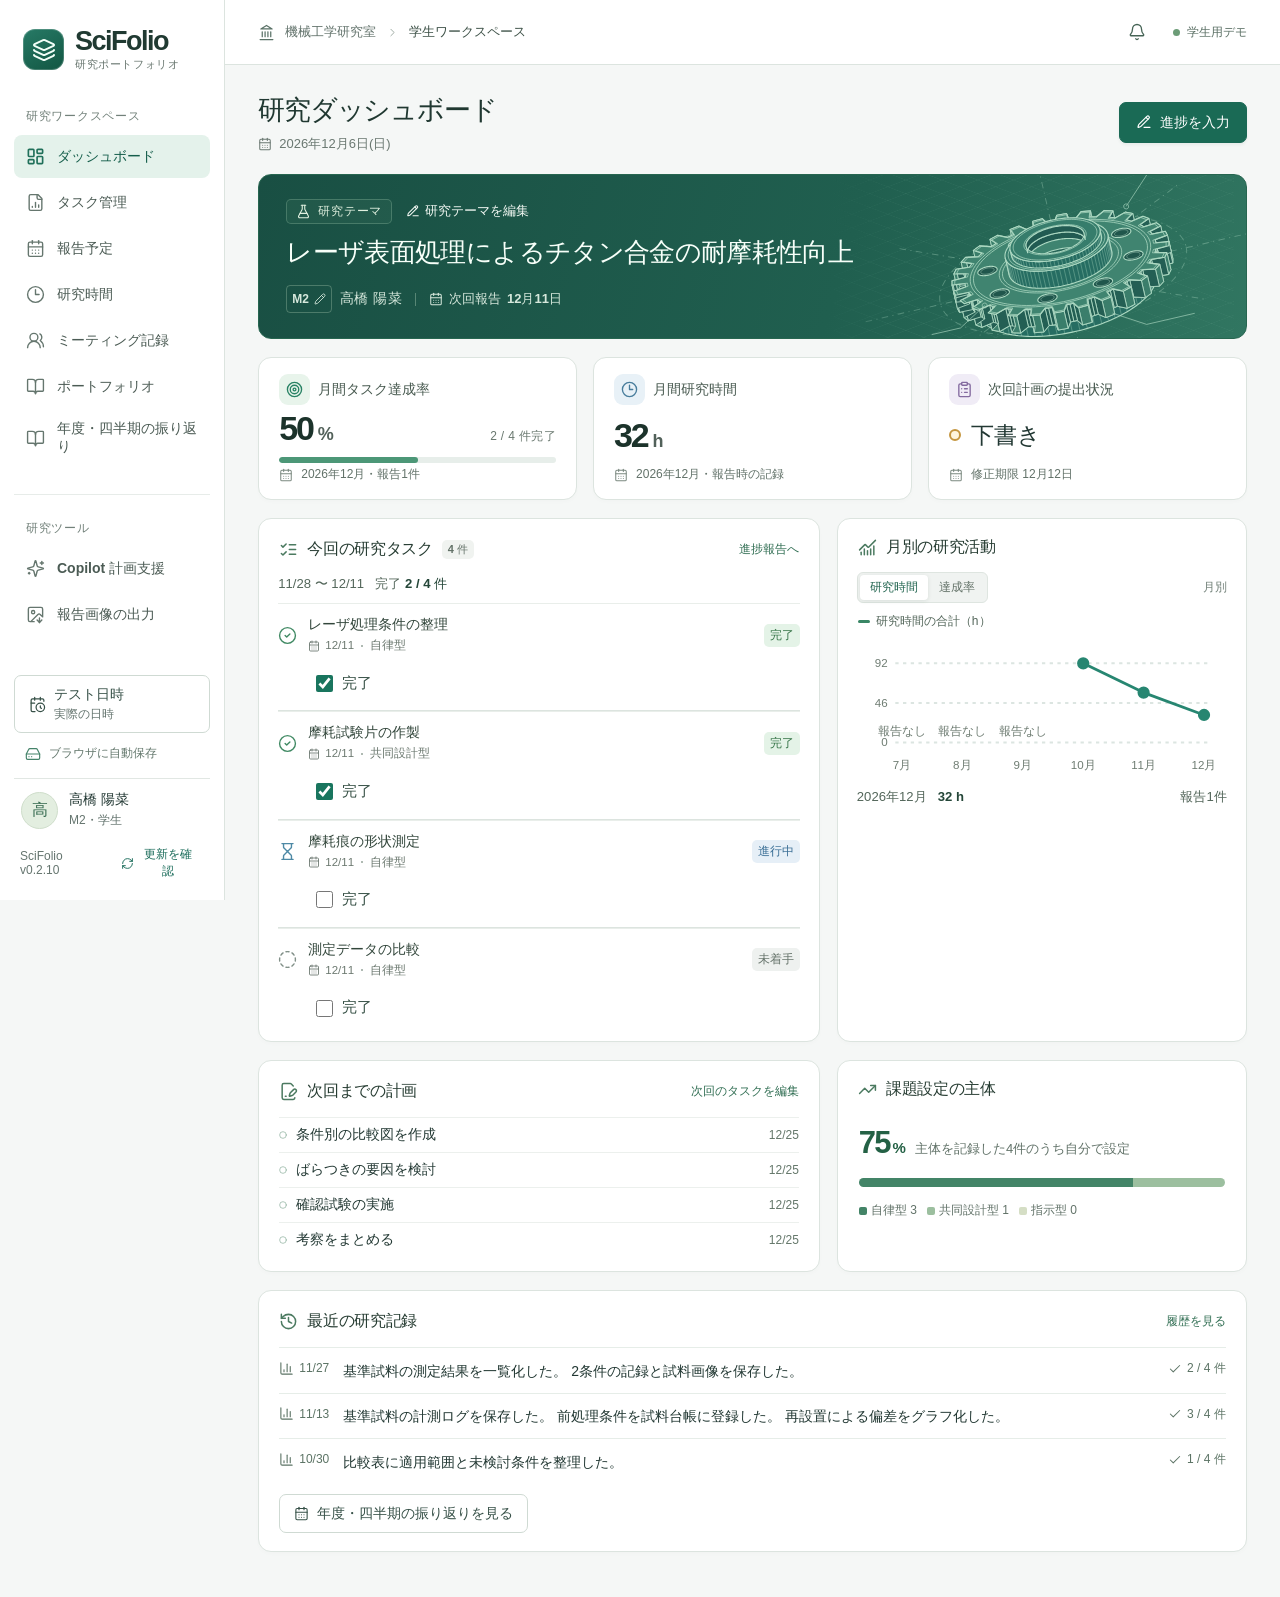
==== commit 1ca606f2: "Publish verified SciFolio student and faculty demos" ====
--- a/index.html
+++ b/index.html
@@ -1,7 +1,7 @@
 <!doctype html>
 <html lang="ja">
   <head>
-    <meta name="labfolio-version" content="0.2.9">
+    <meta name="labfolio-version" content="0.2.10">
 
     <meta charset="UTF-8" />
     <meta name="viewport" content="width=device-width, initial-scale=1.0" />
@@ -9,7 +9,7 @@
     <meta name="description" content="機械工学研究室の研究計画、進捗報告、活動履歴を管理する研究ポートフォリオ。" />
     <link rel="icon" href="./favicon.svg" type="image/svg+xml" />
     <title>SciFolio | 研究ポートフォリオ</title>
-    <script type="module" crossorigin src="./assets/index-BvloIxhj.js"></script>
+    <script type="module" crossorigin src="./assets/index-1SK-JfcE.js"></script>
     <link rel="stylesheet" crossorigin href="./assets/index-DB0SJLis.css">
   </head>
   <body><div id="root"></div></body>
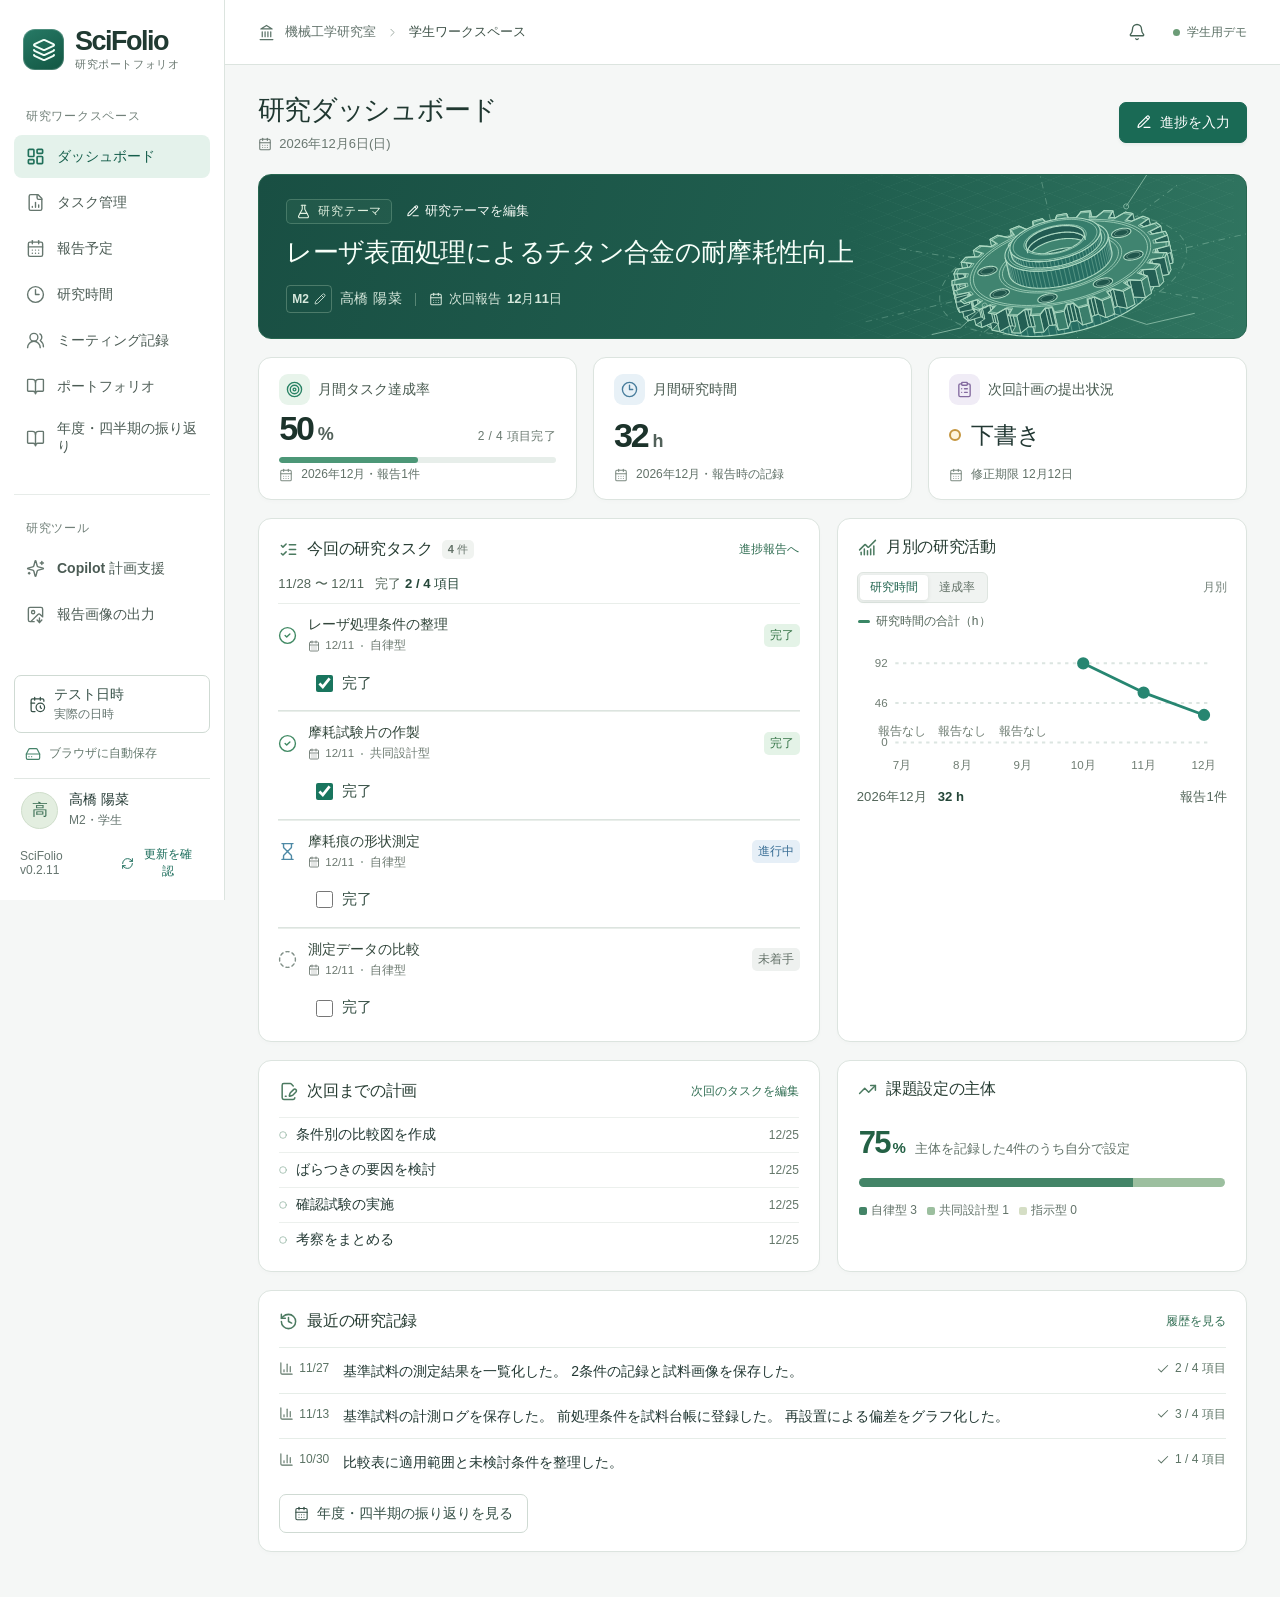
==== commit 03e970bc: "Publish verified SciFolio student and faculty demos" ====
--- a/index.html
+++ b/index.html
@@ -1,7 +1,7 @@
 <!doctype html>
 <html lang="ja">
   <head>
-    <meta name="labfolio-version" content="0.2.10">
+    <meta name="labfolio-version" content="0.2.11">
 
     <meta charset="UTF-8" />
     <meta name="viewport" content="width=device-width, initial-scale=1.0" />
@@ -9,7 +9,7 @@
     <meta name="description" content="機械工学研究室の研究計画、進捗報告、活動履歴を管理する研究ポートフォリオ。" />
     <link rel="icon" href="./favicon.svg" type="image/svg+xml" />
     <title>SciFolio | 研究ポートフォリオ</title>
-    <script type="module" crossorigin src="./assets/index-1SK-JfcE.js"></script>
+    <script type="module" crossorigin src="./assets/index-DrRkJP_3.js"></script>
     <link rel="stylesheet" crossorigin href="./assets/index-DB0SJLis.css">
   </head>
   <body><div id="root"></div></body>
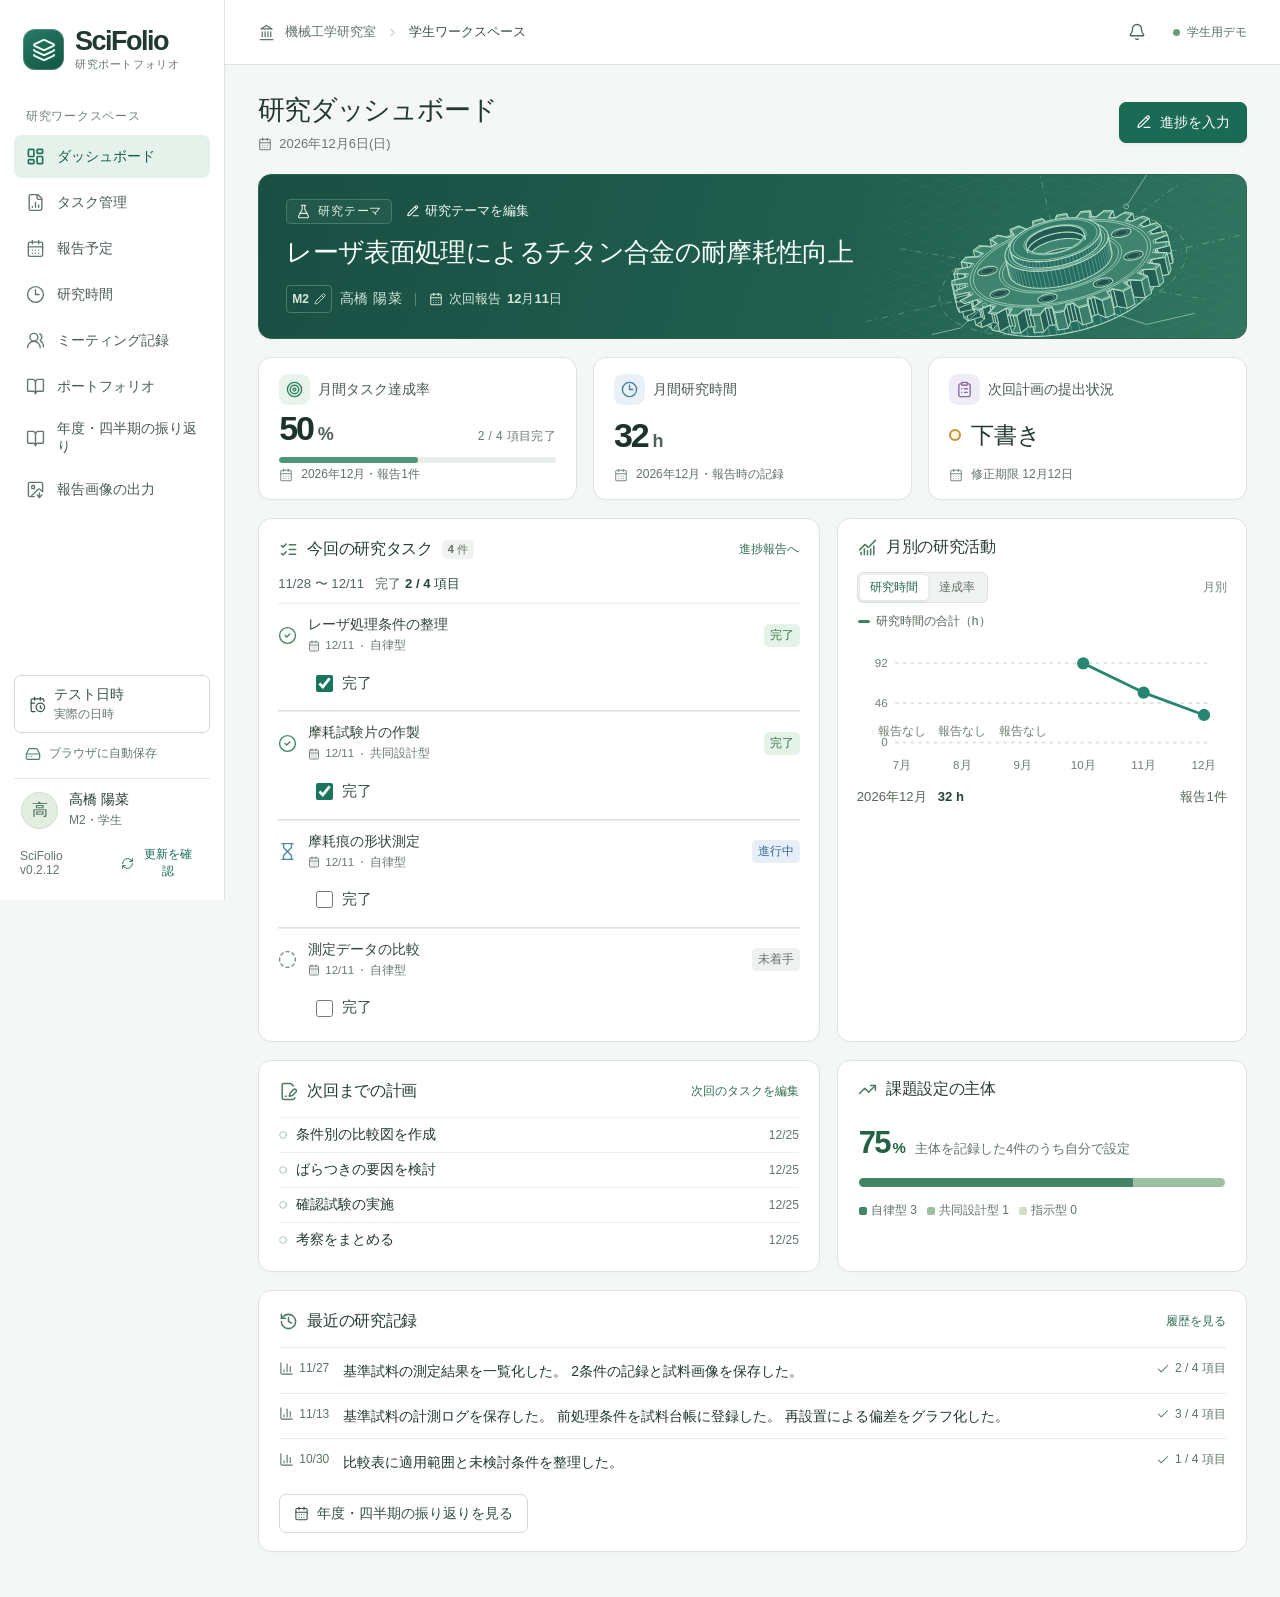
==== commit e357dfaf: "Publish verified SciFolio student and faculty demos" ====
--- a/index.html
+++ b/index.html
@@ -1,7 +1,7 @@
 <!doctype html>
 <html lang="ja">
   <head>
-    <meta name="labfolio-version" content="0.2.11">
+    <meta name="labfolio-version" content="0.2.12">
 
     <meta charset="UTF-8" />
     <meta name="viewport" content="width=device-width, initial-scale=1.0" />
@@ -9,8 +9,8 @@
     <meta name="description" content="機械工学研究室の研究計画、進捗報告、活動履歴を管理する研究ポートフォリオ。" />
     <link rel="icon" href="./favicon.svg" type="image/svg+xml" />
     <title>SciFolio | 研究ポートフォリオ</title>
-    <script type="module" crossorigin src="./assets/index-DrRkJP_3.js"></script>
-    <link rel="stylesheet" crossorigin href="./assets/index-DB0SJLis.css">
+    <script type="module" crossorigin src="./assets/index-CJL60nS-.js"></script>
+    <link rel="stylesheet" crossorigin href="./assets/index-BA7yzh6S.css">
   </head>
   <body><div id="root"></div></body>
 </html>
--- a/assets/index-BA7yzh6S.css
+++ b/assets/index-BA7yzh6S.css
@@ -0,0 +1 @@
+.release-control{color:var(--muted);font-size:12px}.sidebar-foot .release-control{margin:10px 6px 0}.pilot-login-card .release-control{border-top:1px solid var(--line);margin-top:20px;padding-top:12px}.release-row{display:flex;justify-content:space-between;align-items:center;gap:10px}.release-row>span{font-variant-numeric:tabular-nums}.release-control button{color:var(--green);display:inline-flex;align-items:center;gap:5px;min-height:32px;padding:4px 6px;border-radius:5px;font-size:12px;font-weight:600}.release-control button:hover{background:#edf5f0}.release-status:not(:empty){display:grid;gap:3px;margin:3px 0 5px}.release-status button{justify-self:start;text-decoration:underline}.notice-bell{display:inline-flex;align-items:center;justify-content:center;position:relative;width:36px;height:36px;flex-shrink:0;border-radius:8px;color:#466456}.notice-bell:hover{background:#edf5f0}.notice-bell b{position:absolute;right:-3px;top:-1px;padding:0 4px;min-width:17px;height:17px;border-radius:12px;line-height:17px;color:#fff;background:#a64938;font-size:11px}.notice-dialog{position:fixed;inset:54px 16px auto auto;width:min(375px,calc(100vw - 24px));max-height:min(65dvh,580px);margin:0;padding:0;border:1px solid #cedbd2;border-radius:12px;color:#22372e;box-shadow:0 9px 38px #19372924}.notice-dialog::backdrop{background:#1937291a}.notice-content header{display:flex;justify-content:space-between;align-items:center;padding:9px 10px 9px 16px;border-bottom:1px solid #dce5df}.notice-content h2{font-size:1rem;margin:0}.notice-content ul{list-style:none;margin:0;padding:0}.notice-content li+li{border-top:1px solid #e1e9e4}.notice-content a{position:relative;display:grid;gap:4px;padding:11px 35px 11px 16px;text-decoration:none;color:inherit}.notice-content a:hover{background:#f3f7f4}.notice-content a>span{font-size:.82rem}.notice-content a>svg{position:absolute;right:13px;top:43%}.notice-content small{margin-right:8px;border-radius:4px;padding:1px 5px;font-weight:700}.notice-content time{color:#54665a}.notice-today{background:#f8efd6;color:#775617}.notice-late{background:#f7e4df;color:#8b392b}.notice-content p{padding:16px;margin:0}.blank-demo-controls{display:flex;align-items:center;gap:12px}.blank-demo-reset{white-space:nowrap}.blank-demo-dialog{width:min(410px,calc(100% - 32px));padding:22px;border:1px solid var(--line);border-radius:13px;background:#fff;color:var(--ink);box-shadow:0 20px 60px #183c2f33}.blank-demo-dialog::backdrop{background:#17382b80}.blank-demo-dialog h2{margin:0;font-size:1.1rem}.blank-demo-dialog p{margin:10px 0 0;color:var(--muted);font-size:.9rem;line-height:1.65}.blank-demo-dialog .blank-demo-error{color:#a12624}.blank-demo-actions{display:flex;flex-wrap:wrap;justify-content:flex-end;gap:8px;margin-top:18px}.blank-demo-confirm.btn{background:#a12624;border-color:#a12624;color:#fff}.blank-demo-confirm.btn:hover{background:#851c1a;border-color:#851c1a}@media(max-width:520px){.blank-demo-controls .student-demo-label{display:none}.blank-demo-reset.btn{min-height:44px;padding-inline:9px;font-size:.82rem;gap:4px}}.demo-clock-trigger.btn{width:100%;justify-content:flex-start;margin-bottom:12px;text-align:left}.demo-clock-trigger span{display:grid;gap:1px}.demo-clock-trigger small{color:var(--muted);font-size:.74rem;font-weight:500;font-variant-numeric:tabular-nums}.demo-clock-dialog{width:min(465px,calc(100% - 32px));padding:22px;border:1px solid var(--line);border-radius:13px;background:#fff;color:var(--ink);box-shadow:0 20px 60px #183c2f33}.demo-clock-dialog::backdrop{background:#17382b80}.demo-clock-dialog h2{margin:0;font-size:1.1rem}.demo-clock-dialog p{margin:10px 0 15px;color:var(--muted);font-size:.9rem;line-height:1.65}.demo-clock-dialog .demo-clock-error{color:#a12624}.demo-clock-dialog input{min-width:0;width:100%}.demo-clock-actions{display:flex;flex-wrap:wrap;justify-content:flex-end;gap:8px;margin-top:18px}.wk{--wk-ink: #223b36;--wk-green: #19755e;--wk-line: #dce6e2;--wk-muted: #61736d;display:grid;gap:20px;width:100%;min-width:0;color:var(--wk-ink)}.wk-card{padding:clamp(18px,2.25vw,30px);min-width:0}.wk-heading{display:flex;align-items:flex-start;justify-content:space-between;gap:15px;margin-bottom:20px}.wk h2,.wk h3{margin:0;color:var(--wk-ink)}.wk h2{display:flex;align-items:center;gap:9px;font-size:1.1rem;line-height:1.5}.wk h2 svg{color:var(--wk-green);flex-shrink:0}.wk h3{font-size:1rem}.wk p{color:var(--wk-muted);line-height:1.7}.wk-heading p{margin:5px 0 0;font-size:.91rem}.wk-count,.wk-success{display:inline-flex;align-items:center;gap:5px;padding:5px 10px;border-radius:6px;background:#eef5f1;color:#285848;font-size:.82rem;font-weight:650;white-space:nowrap}.wk label{display:flex;flex-direction:column;align-items:stretch;gap:7px;min-width:0;font-size:.89rem;font-weight:650;color:#3e524b}.wk input:not([type=checkbox]),.wk select,.wk textarea{max-width:100%;width:100%;min-width:0;font:inherit;font-weight:400;font-size:.95rem;color:#213c34;background-color:#fff;border:1px solid #cad9d1;border-radius:7px;line-height:1.55;padding:9px 11px}.wk textarea{resize:vertical}.wk select{appearance:none;padding-right:33px;background-image:url("data:image/svg+xml,%3Csvg xmlns='http://www.w3.org/2000/svg' width='14' height='14' viewBox='0 0 24 24' fill='none' stroke='%23516c60' stroke-width='2'%3E%3Cpath d='m6 9 6 6 6-6'/%3E%3C/svg%3E");background-repeat:no-repeat;background-position:right 10px center}.wk :is(input,select,textarea,button):focus-visible{outline:3px solid #3c968375;outline-offset:2px}.wk input:read-only,.wk textarea:read-only,.wk select:disabled{background-color:#f5f7f6}.wk button{cursor:pointer}.wk button:disabled{opacity:.45;cursor:default}.wk input::placeholder,.wk textarea::placeholder{color:#7a8882}.wk-fields{display:grid;gap:15px}.wk-date-source{margin:6px 0 0;color:#52665b;font-size:.8rem}.wk-pair,.wk-triple{display:grid;gap:15px;align-items:start;grid-template-columns:repeat(2,minmax(0,1fr))}.wk-triple{grid-template-columns:repeat(3,minmax(0,1fr))}.wk .wk-block{margin-top:19px}.wk-actions,.wk-inline{display:flex;align-items:center;gap:10px;flex-wrap:wrap}.wk-actions{margin-top:20px}.wk-end{margin-top:0;justify-content:flex-end}.wk-segment{display:flex;flex-wrap:wrap;align-items:stretch;width:fit-content;max-width:100%;gap:4px;background:#eaf0ed;padding:4px;border-radius:9px}.wk-segment button{color:#52685f;border:0;border-radius:6px;background:transparent;padding:9px 15px;font:inherit;font-weight:600;font-size:.91rem}.wk-segment button[aria-pressed=true]{color:#0c6251;background:#fff;box-shadow:0 1px 5px #294c3d1a}.wk-task{border-bottom:1px solid var(--wk-line)}.wk-task-bar{display:flex;gap:10px;align-items:center;min-height:63px}.wk-disclose{display:flex;align-items:center;flex:1;gap:11px;min-width:0;padding:11px 0;color:var(--wk-ink);font:inherit;font-weight:650;text-align:start;border:0;background:none}.wk-disclose svg{flex-shrink:0}.wk-disclose>span:not(.wk-index){overflow-wrap:anywhere}.wk-disclose>svg:last-child{color:#7f938a}.wk-disclose small{display:block;color:var(--wk-muted);font-size:.8rem;font-weight:450;margin-top:4px}.wk-index{background:#edf4ef;color:#37725c;padding:4px;display:grid;place-items:center;min-width:29px;height:29px;border-radius:7px;font-variant-numeric:tabular-nums;font-size:.85rem}.wk-tools{display:flex;align-items:center;gap:3px}.wk-icon{width:32px;height:32px;display:inline-grid;place-items:center;border:1px solid transparent;border-radius:6px;background:transparent;color:#5f7569}.wk-icon:hover:not(:disabled),.wk-disclose:hover{color:var(--wk-green)}.wk-icon:hover:not(:disabled){background:#edf4ef;border-color:var(--wk-line)}.wk-task-detail{padding:14px 16px 18px;margin:2px 0 12px;background:#f7faf8;border-radius:8px}.wk-complete{color:#21805e}.wk-dim{color:#a4b5ac}.wk select.wk-status{flex:0 0 146px;width:146px;font-size:.86rem}.wk select.is-done{color:#17644d;background-color:#edf7ef}.wk-spec{display:grid;gap:8px;margin:0 0 17px;font-size:.9rem}.wk-spec>div{display:flex;gap:12px}.wk-spec dt{min-width:76px;color:var(--wk-muted);font-weight:600}.wk-spec dd{margin:0;white-space:pre-wrap;overflow-wrap:anywhere}.wk-empty{padding:22px 12px;text-align:center;border:1px dashed var(--wk-line);border-radius:7px;color:var(--wk-muted)}.wk-copy{display:flex;gap:12px;align-items:flex-end;margin-top:15px}.wk-copy label{flex:1}.wk-notice,.wk-error{display:flex;align-items:center;gap:9px;padding:11px 14px;border-radius:7px;background:#edf5f0;line-height:1.6;color:#385c4c;font-size:.91rem;overflow-wrap:anywhere}.wk-notice{margin-bottom:16px}.wk-notice>svg{flex:none}.wk .wk-error{color:#973e2b;background:#fcf0e9}.wk-link{padding:3px;display:inline-flex;align-items:center;gap:4px;color:var(--wk-green);background:none;border:0;font:inherit;font-size:.88rem;font-weight:650}.wk label.wk-check{display:flex;flex-direction:row;align-items:center;gap:8px;line-height:1.65}.wk-check input{accent-color:var(--wk-green);width:17px;height:17px}.wk-preview{border:1px solid var(--wk-line);padding:clamp(6px,1.5vw,19px);border-radius:8px;background:#e9efec}.wk-preview canvas{display:block;width:100%;height:auto;aspect-ratio:16/9;background:#fff;box-shadow:0 2px 8px #23392f1a}.wk-chart-setting{display:flex;flex-wrap:wrap;align-items:center;gap:5px 16px;margin:-3px 0 16px}.wk-chart-setting>span{font-size:.86rem;color:var(--wk-muted)}.wk-pages{display:flex;flex-wrap:wrap;align-items:center;justify-content:space-between;gap:8px;margin-top:10px}.wk-pages p{margin:0;font-size:.91rem}@media(max-width:700px){.wk{gap:14px}.wk-fields,.wk-pair,.wk-triple{gap:12px}.wk-pair,.wk-triple{grid-template-columns:1fr}.wk-heading{flex-wrap:wrap;gap:8px}.wk-copy{flex-direction:column;align-items:stretch}.wk-segment button{padding:8px 10px}.wk-notice{flex-wrap:wrap}.wk-task-bar{flex-wrap:wrap;gap:4px;padding:7px 0}.wk-disclose{padding:5px 0}.wk-disclose>span{font-size:.9rem}.wk select.wk-status{flex-basis:125px;width:125px;font-size:.8rem}.wk-icon{width:31px;height:34px}.wk-spec>div{display:block}.wk-spec dt{margin-bottom:2px}.wk-task-detail{padding:12px}}@media(max-width:430px){.wk-task-bar .wk-tools{margin-left:auto}.wk-task-bar:has(.wk-tools) .wk-disclose{flex-basis:100%}}.wk-task-options>summary{color:var(--green);cursor:pointer;font-size:.87rem;font-weight:650;padding-block:5px}.wk-task-options[open]>summary{margin-bottom:12px}.wk-workspace-nav{justify-content:space-between;flex-wrap:wrap}.grade-edit-trigger{display:inline-flex;align-items:center;gap:5px;color:inherit;background:transparent;cursor:pointer;max-width:min(16em,100%);min-height:28px}.grade-edit-trigger>span{white-space:nowrap;overflow:hidden;text-overflow:ellipsis}.grade-edit-trigger>svg{flex:none}.grade-edit-trigger:hover{background:#ffffff18}.grade-edit-dialog{width:min(385px,calc(100% - 32px));padding:20px;border:1px solid var(--line);border-radius:13px;background:#fff;color:var(--ink);box-shadow:0 20px 60px #183c2f33}.grade-edit-dialog::backdrop{background:#17382b80}.grade-edit-heading,.grade-edit-actions{display:flex;align-items:center;gap:10px}.grade-edit-heading{justify-content:space-between;margin:0 0 14px}.grade-edit-heading h2,.theme-copy .grade-edit-heading h2{font-size:1.1rem;line-height:1.35;margin:0}.grade-edit-dialog form{display:grid;gap:8px}.grade-edit-dialog label{font-weight:650}.grade-edit-dialog select{border:1px solid var(--line);border-radius:7px;padding:9px;font:inherit;color:inherit;background:#fff;width:100%}.grade-edit-dialog p{color:var(--muted);font-size:.82rem;margin:0}.grade-edit-dialog .grade-error{color:#a12c27}.grade-edit-actions{justify-content:flex-end;margin-top:10px}.setup-grade{display:flex;align-items:center;gap:9px;margin-bottom:12px;font-size:.88rem}.setup-grade .grade-edit-trigger{border-color:var(--line);background:#fff}.wk-checklist-edit{min-width:0;margin:0;padding:0;border:0}.wk-checklist-edit legend{margin:0 0 6px;padding:0;font-size:.89rem;font-weight:650}.wk-checklist-row{display:grid;grid-template-columns:minmax(0,1fr) auto;gap:6px;align-items:center;margin:0 0 8px}.wk-checklist-edit>button{min-height:34px}.task-check-items{display:grid;gap:2px;min-width:0}.task-check-line,.wk label.task-check-line{display:inline-flex;flex-direction:row;gap:9px;align-items:center;min-height:34px;max-width:100%;font-size:.92rem;line-height:1.45;font-weight:500;color:#354f44;overflow-wrap:anywhere}.task-check-line input{flex:0 0 17px;width:17px;height:17px;margin:0;accent-color:#19755e}.task-check-line svg{flex:none;color:#39705a}.wk-report-task{display:grid;min-width:0;gap:6px;padding:17px 0;border-top:1px solid var(--wk-line)}.wk-report-task:last-child{padding-bottom:0}.wk-report-task header{display:flex;gap:8px 13px;justify-content:space-between;align-items:baseline;flex-wrap:wrap}.wk-report-task h3{overflow-wrap:anywhere;font-size:.99rem}.wk-task-state{color:#56685e;font-size:.83rem}.wk-task-state.is-done{color:#247251}.wk-report-task .task-check-items{padding-inline-start:11px;border-inline-start:2px solid #dce8df}.wk-report-task label.wk-redirect-check{color:#616e66;font-size:.82rem}.wk-task-reason{margin:4px 0}.wk-report-details .wk-spec,.wk-submitted-reason{margin:0}.period-totals,.monthly-reading{margin:0 19px 10px;display:flex;align-items:baseline;flex-wrap:wrap;gap:.35em .85em;color:#53665a;font-size:.82rem}.period-totals b,.monthly-reading strong{color:#244638;font-variant-numeric:tabular-nums}.monthly-reading span{margin-left:auto}.trend-point{cursor:pointer;touch-action:pan-y}.trend-point:focus-visible{outline:none}.trend-point:is(:hover,:focus-visible) .trend-point-target{fill:#27867112}.trend-point:focus-visible .trend-point-target{stroke:#479e8c;stroke-width:1.5}.trend-point:is(:hover,:focus-visible) .trend-point-marker{stroke-width:3.5}.monthly-static.stat-link{cursor:default}.monthly-static.stat-link:hover{border-color:var(--border, #dce5df)}.dash-task-checks{padding:0 0 10px 38px}.dash-task-group+.dash-task-group{border-top:1px solid var(--line)}.theme-tools{display:flex;align-items:center;flex-wrap:wrap;gap:9px}.theme-edit{display:inline-flex;align-items:center;gap:5px;background:transparent;border:0;color:#f2f8f3;font:inherit;font-size:.82rem;cursor:pointer;padding:3px 5px;border-radius:4px}.theme-edit:hover{background:#ffffff18}.theme-edit:focus-visible{outline:2px solid white;outline-offset:2px}.theme-form{padding:20px 24px}.theme-form label{display:grid;gap:7px;font-weight:600}.theme-form textarea{width:100%;padding:9px 12px;border:1px solid #9fb4a6;border-radius:6px;font:inherit;color:inherit;resize:vertical}.theme-form .wk-actions{margin-top:12px}.theme-copy h2{overflow-wrap:anywhere}.reflection-dashboard-link{padding:0 20px 18px}.reflection{display:grid;gap:16px;color:var(--text,#203c31)}.reflection h2,.reflection h3,.reflection p{margin:0}.reflection-controls,.reflection-section,.reflection-summary>.panel{padding:20px 22px}.reflection-controls{display:flex;align-items:end;gap:16px;flex-wrap:wrap}.reflection-controls>div{margin-right:auto;flex:1 1 180px}.reflection-controls h2{font-size:1.12rem}.reflection-controls p,.reflection-caption,.reflection-section>p{color:#586860;font-size:.84rem;line-height:1.7}.reflection-controls label,.reflection-note label{display:grid;gap:6px;font-size:.82rem;font-weight:650}.reflection input,.reflection textarea,.reflection select{font:inherit;border:1px solid #cfdad4;border-radius:7px;background:#fff;padding:8px 10px;color:inherit}.reflection-summary{display:grid;grid-template-columns:repeat(3,minmax(0,1fr));gap:12px}.reflection-summary>.panel{display:grid;align-content:start;gap:5px}.reflection-summary span,.reflection-section h2{display:flex;gap:7px;align-items:center}.reflection-summary span,.reflection-summary small,.reflection-table small{color:#54675b;font-size:.82rem}.reflection-summary strong{font-size:clamp(1.5rem,3.1vw,2.25rem);font-variant-numeric:tabular-nums}.reflection-section{display:grid;gap:14px;min-width:0}.reflection-section h2{font-size:1.03rem}.reflection-section h3{font-size:.91rem}.reflection-section details,.reflection-section article{border-top:1px solid #e3eae5;padding:12px 0 0;font-size:.88rem;line-height:1.65;overflow-wrap:anywhere}.reflection-section details p,.reflection-section article p{white-space:pre-wrap}.reflection-section summary{cursor:pointer;font-weight:600}.reflection-section time{font-variant-numeric:tabular-nums}.reflection-meetings{display:grid;grid-template-columns:repeat(4,minmax(0,1fr));margin:0;gap:12px}.reflection-meetings dt{color:#57695f;font-size:.81rem}.reflection-meetings dd{margin:4px 0 0;font-size:1.4rem;font-weight:650}.reflection-meetings small{font-size:.72rem;font-weight:500}.reflection-table{overflow:auto}.reflection-table table{width:100%;border-collapse:collapse;font-size:.85rem;white-space:nowrap;text-align:left}.reflection-table th,.reflection-table td{border-bottom:1px solid #e6ebe7;padding:9px 7px}.reflection-table th{font-weight:600}.reflection-table small{display:block}.reflection-table .text-action{margin:0}.reflection-note{display:grid;gap:12px}.reflection-section>.btn{justify-self:start}@media(max-width:650px){.reflection{gap:12px}.reflection-controls,.reflection-section,.reflection-summary>.panel{padding:15px}.reflection-summary{grid-template-columns:1fr;gap:8px}.reflection-summary>.panel{grid-template-columns:1fr auto;align-items:center}.reflection-summary small{grid-column:1/-1}.reflection-meetings{grid-template-columns:repeat(2,minmax(0,1fr))}.reflection-controls label{flex:1 1 auto}}.portfolio-view{--fac-text: #203333;--fac-muted: #586b6d;--fac-line: #e0e7e7;--fac-soft: #f5f8f7;--fac-accent: #14675d;color:var(--fac-text);min-width:0}.fac-stack{display:grid;gap:20px}.portfolio-view *,.portfolio-view *:before,.portfolio-view *:after{box-sizing:border-box}.portfolio-view button{font:inherit}.portfolio-view button,.portfolio-view summary{cursor:pointer}.portfolio-view :focus-visible{outline:3px solid #448c9c;outline-offset:2px}.portfolio-view h2,.portfolio-view h3,.portfolio-view p,.portfolio-view dl,.portfolio-view dd{margin:0}.portfolio-view h2{font-size:1.08rem;letter-spacing:.008em;line-height:1.6;font-weight:700}.portfolio-view h3{font-size:1rem;margin:1.3rem 0 .65rem}.fac-stack>.panel{min-width:0}.fac-card{padding:20px 22px}.fac-card-head,.fac-inline,.fac-profile-actions,.fac-profile{display:flex;align-items:center;gap:10px}.fac-card-head,.fac-inline,.fac-profile-actions{flex-wrap:wrap}.fac-card-head{justify-content:space-between;gap:8px}.fac-card-head h2,.fac-note{display:inline-flex;align-items:center;gap:8px}.fac-card-head h2 svg{color:var(--fac-accent)}.fac-inline{gap:8px 12px}.fac-muted,.fac-meta{color:var(--fac-muted)}.fac-muted,.fac-meta{font-size:.84rem}.fac-tag{display:inline-flex;align-items:center;justify-content:center;white-space:nowrap;padding:3px 8px;border-radius:5px;font-size:.78rem;font-weight:650;line-height:1.5}.fac-neutral{color:#47605e;background:#edf2f0}.fac-orange{color:#865722;background:#fff1db}.fac-red{color:#9b403c;background:#fbebe8}.fac-blue{color:#35637e;background:#e9f2f9}.fac-green{color:#24634f;background:#e6f3ec}.fac-violet{color:#665484;background:#f0ecf5}.fac-entry-icon{display:inline-grid;place-items:center;flex:0 0 auto;border-radius:9px}.fac-entry-icon{width:33px;height:33px;background:#edf4f0;color:var(--fac-accent)}.fac-table-card{overflow:hidden;padding:0}.fac-table-card .fac-card-head{padding:19px 22px 15px}.fac-text-btn{background:transparent;color:var(--fac-accent);border:0;padding:0}.portfolio-view .fac-text-btn{font-size:.875rem;font-weight:650;text-align:left}.fac-text-btn:hover{text-decoration:underline;text-underline-offset:3px}.fac-scroll{overflow-x:auto}.fac-table{width:100%;border-collapse:collapse;font-size:.875rem;line-height:1.55;text-align:left}.fac-table th{padding:10px;color:#516663;background:var(--fac-soft);border-block:1px solid var(--fac-line);font-weight:620;font-size:.79rem;white-space:nowrap}.fac-table td{border-bottom:1px solid var(--fac-line);padding:12px 10px;vertical-align:middle}.fac-table tr:last-child td{border-bottom:0}.fac-table th:first-child,.fac-table td:first-child{padding-left:22px}.fac-table th:last-child,.fac-table td:last-child{padding-right:22px}.fac-table time{white-space:nowrap}.fac-history tbody tr:hover{background:#f8fbf9}.fac-empty{display:grid;justify-items:center;gap:7px;padding:34px 16px;color:var(--fac-muted);text-align:center}.fac-empty svg{color:#73948a}.fac-empty strong{color:var(--fac-text)}.fac-profile{padding:19px 22px}.fac-profile-copy{flex:1 1 auto;min-width:0}.fac-profile-copy p{font-size:.93rem;color:var(--fac-muted);overflow-wrap:anywhere;margin-top:3px}.fac-monogram{flex-shrink:0;display:grid;place-items:center;width:48px;height:48px;border-radius:12px;background:#e6f0eb;color:#376b5d;font-size:1.35rem;font-weight:600}.fac-profile .btn,.fac-empty .btn{display:inline-flex;align-items:center;justify-content:center;gap:6px}.fac-history{min-width:550px}.fac-history tr.fac-selected{background:#f0f7f3}.fac-history tr.fac-selected td:first-child{box-shadow:inset 3px 0 var(--fac-accent)}.fac-section-title{margin:4px 0 -8px}.fac-summary{margin:17px 0 14px;background:var(--fac-soft);border-radius:8px;padding:12px 15px}.fac-summary span,.fac-specs dt{color:var(--fac-muted);font-size:.815rem;font-weight:560}.fac-summary p{margin-top:4px}.fac-summary p,.fac-report-task strong,.fac-specs dd,.fac-review-log p,.fac-compare p,.fac-snapshot-task strong{white-space:pre-wrap;overflow-wrap:anywhere}.fac-plan-contents{padding:14px 0 0}.fac-specs{display:grid;gap:6px}.fac-specs div{display:grid;grid-template-columns:112px minmax(0,1fr);column-gap:10px;align-items:baseline}.fac-specs dd{font-size:.9rem}.fac-report-task,.fac-version,.fac-full-plan{border-top:1px solid var(--fac-line)}.fac-report-task:first-of-type,.fac-version:first-of-type{margin-top:13px}.fac-report-task summary,.fac-version summary,.fac-full-plan>summary,.fac-draft>summary{display:flex;align-items:center;gap:10px;list-style:none;font-size:.94rem;padding:12px 0}.fac-report-task summary::-webkit-details-marker,.fac-version summary::-webkit-details-marker,.fac-full-plan>summary::-webkit-details-marker,.fac-draft>summary::-webkit-details-marker{display:none}.fac-report-task summary:after,.fac-version>summary:after,.fac-full-plan>summary:after,.fac-draft>summary:after{content:"";flex:0 0 7px;width:7px;height:7px;margin-left:auto;margin-right:6px;border-right:1.6px solid #657d75;border-bottom:1.6px solid #657d75;transform:rotate(45deg)}.fac-report-task[open]>summary:after,.fac-version[open]>summary:after,.fac-full-plan[open]>summary:after,.fac-draft[open]>summary:after{transform:rotate(225deg)}.fac-report-task .fac-specs{padding:0 0 16px}.fac-version summary small{display:block;font-size:.79rem;color:var(--fac-muted);margin-top:2px}.fac-version-body{padding:0 0 18px}.fac-snapshot-tasks{display:grid;gap:8px;margin-top:15px}.fac-snapshot-task{border-radius:7px;background:var(--fac-soft);padding:11px 14px}.fac-snapshot-task .fac-specs{margin-top:8px}.fac-draft{padding:3px 22px}.fac-draft[open]{padding-bottom:18px}.fac-diff{display:grid;gap:13px}.fac-change>strong{font-size:.9rem}.fac-compare{display:grid;grid-template-columns:repeat(2,minmax(0,1fr));gap:9px;margin-top:4px}.fac-compare>div{background:#f3f4f4;padding:9px 12px;border-radius:6px}.fac-compare>div:last-child{background:#eaf5ed}.fac-compare span{color:#52625b;font-size:.77rem;font-weight:650}.fac-compare p{font-size:.9rem;margin-top:4px}.fac-note{color:var(--fac-muted);padding:8px 0;font-size:.91rem}.fac-full-plan{margin-top:15px}.fac-full-plan>summary,.fac-draft>summary{font-weight:650}.fac-full-plan .fac-plan-contents,.fac-draft .fac-plan-contents{padding-top:5px}.fac-review-log{list-style:none;padding:0}.fac-review-log li{padding:9px 0;border-bottom:1px solid var(--fac-line)}.fac-review-log li:last-child{border-bottom:0}.fac-review-log li>div{display:flex;align-items:center;flex-wrap:wrap;gap:8px}.fac-review-log time{font-size:.85rem;color:var(--fac-muted)}.fac-review-log p{margin-top:7px}@media(max-width:1100px){.fac-profile{flex-wrap:wrap}}@media(max-width:760px){.fac-card,.fac-profile{padding:16px}.fac-table-card{padding:0}.fac-table-card .fac-card-head{padding:16px}.fac-history{min-width:500px}.fac-profile-actions{width:100%}.fac-specs div{grid-template-columns:92px minmax(0,1fr)}}@media(max-width:450px){.fac-profile{gap:8px}.fac-profile-copy{flex-basis:calc(100% - 64px)}.fac-compare{grid-template-columns:1fr;gap:4px}.fac-report-task summary{flex-wrap:wrap}}.meeting-title,.meeting-title h2,.meeting-choices,.meeting-choices>label:not(.field){display:flex;align-items:center;gap:9px}.meeting-title{justify-content:space-between;margin-bottom:14px}.meeting-title h2{font-size:1.12rem}.meeting-title>span,.meeting-history span{color:var(--muted);font-size:.85rem}.meeting-form fieldset{border:0;padding:0;margin:0 0 20px}.meeting-form legend{font-weight:650;padding:0;margin-bottom:8px}.meeting-choices{flex-wrap:wrap;gap:10px 18px}.meeting-choices+.meeting-choices,.meeting-form .field{margin-top:12px}.meeting-form input[type=radio],.meeting-form input[type=checkbox]{accent-color:var(--green)}.meeting-date{max-width:230px}.meeting-counter{display:flex;flex-wrap:wrap;align-items:center;gap:8px}.meeting-counter output{min-width:3.4em;font-size:1.35rem;font-weight:650;font-variant-numeric:tabular-nums}.meeting-counter small,.meeting-hint{color:var(--muted);font-size:.82rem;font-weight:500}.meeting-counter .icon-button{min-height:40px;min-width:40px}.meeting-roster{margin-top:16px;display:grid;gap:4px}.meeting-roster button{text-align:left;border-radius:6px;border:1px solid var(--line);padding:10px 12px;display:grid;grid-template-columns:1fr 1fr 1.4fr;gap:8px}.meeting-roster button[aria-pressed=true]{border-color:var(--green);background:#f1f7f4}.meeting-history{margin:0;padding:0;list-style:none}.meeting-history li{display:flex;flex-wrap:wrap;gap:6px 18px;padding:9px 0;border-top:1px solid var(--line)}.meeting-form>p{margin-top:12px}@media(max-width:600px){.meeting-roster button{grid-template-columns:1fr 1fr}.meeting-roster button span:last-child{grid-column:1/-1}}.hours-panel{padding:clamp(16px,2.3vw,30px);min-width:0;color:#243d32}.hours-heading{display:flex;justify-content:space-between;align-items:end;flex-wrap:wrap;gap:14px;margin-bottom:16px}.hours-heading h2{display:flex;align-items:center;gap:9px;margin:0;font-size:1.13rem}.hours-heading h2 svg{color:#247258}.hours-heading p{margin:6px 0 0;color:#53695c;font-size:.91rem}.hours-heading label{display:grid;gap:4px;font-size:.8rem;font-weight:600}.hours-panel input{border:1px solid #c4d5c9;padding:7px 9px;border-radius:6px;background:#fff;color:inherit;font:inherit;line-height:1.45}.hours-total{display:flex;align-items:baseline;flex-wrap:wrap;gap:5px 12px;padding:12px 14px;margin-bottom:6px;background:#eff6f1;border-radius:8px;font-size:.88rem}.hours-total output{font-size:1.15rem;font-weight:700;color:#1d664c}.hours-total span:last-child{margin-inline-start:auto;color:#5a6e60}.hours-week{display:flex;flex-wrap:wrap;align-items:center;justify-content:space-between;gap:9px 18px;padding:14px 0;border-bottom:1px solid #dfE8e1}.hours-week:last-child{border:0}.hours-range h3{margin:0;font-size:1rem}.hours-range>span{display:inline-flex;align-items:center;flex-wrap:wrap;gap:4px;margin-top:3px;color:#657168;font-size:.81rem}.hours-range>.hours-submitted{color:#266647}.hours-week form,.hours-week form label{display:flex;align-items:center;gap:8px}.hours-week form label{color:#56655a;font-size:.89rem}.hours-week input{width:7.2em;font-variant-numeric:tabular-nums}.hours-week input:disabled{background:#f4f6f4}.hours-feedback{flex-basis:100%;margin:0;color:#923e2d;font-size:.9rem}.hours-feedback button{margin-left:5px}@media(max-width:480px){.hours-week{display:grid;grid-template-columns:minmax(0,1fr) auto;gap:7px 9px}.hours-range h3{font-size:.93rem}.hours-week input{width:4.6em}.hours-week form,.hours-week form label{gap:5px}.hours-week .btn{padding-inline:10px}.hours-feedback{grid-column:1/-1}}@media(max-width:345px){.hours-week{grid-template-columns:1fr}}.schedule-page{display:grid;gap:18px;min-width:0}.schedule-panel{min-width:0;padding:clamp(16px,2.3vw,28px)}.schedule-panel h2{display:flex;align-items:center;gap:9px;color:#243d32;font-size:1.1rem;margin:0}.schedule-panel h2 svg{color:#277654}.schedule-panel h2 small{margin-left:auto;color:#52675e;font-size:.78rem;font-weight:500}.schedule-panel p{margin:8px 0;color:#52665b;font-size:.9rem}.schedule-active{display:grid;grid-template-columns:repeat(2,minmax(0,1fr));gap:12px;margin-top:16px}.schedule-active-date{display:flex;flex-wrap:wrap;align-items:center;justify-content:space-between;gap:6px 12px;padding:13px 15px;border-radius:8px;background:#f0f6f2}.schedule-active-date>div{display:grid;gap:3px}.schedule-active-date>div>span,.schedule-add label{color:#51675b;font-size:.8rem;font-weight:600}.schedule-active-date strong{font-size:1.06rem;font-variant-numeric:tabular-nums}.schedule-add-actions,.schedule-row-controls,.schedule-row-date{display:flex;align-items:center;flex-wrap:wrap;gap:8px}.schedule-page input[type=date]{min-width:0;max-width:100%;padding:7px 9px;background:#fff;border:1px solid #c4d5c9;border-radius:6px;color:#263e32;font:inherit}.schedule-icon-btn{display:inline-grid;place-items:center;width:34px;height:34px;padding:0;border:1px solid #d5e0d8;border-radius:6px;background:#fff;color:#286346;cursor:pointer;font:inherit}.schedule-icon-btn:hover{background:#eef5f0}.schedule-layout{display:grid;grid-template-columns:minmax(0,.8fr) minmax(0,1.2fr);align-items:start;gap:18px}.schedule-add{display:grid;gap:10px;margin-top:18px}.schedule-input-row{display:flex;align-items:end;gap:8px}.schedule-input-row label{display:grid;gap:3px;font-size:.82rem}.schedule-input-row label input[type=date]{font-size:1rem}.schedule-add-actions{margin-top:2px}.schedule-list,.schedule-history{margin:8px 0 0;padding:0;list-style:none}.schedule-row{display:flex;align-items:center;flex-wrap:wrap;justify-content:space-between;gap:9px 10px;padding:10px 0;border-bottom:1px solid #e2e8e3}.schedule-list li:last-child .schedule-row{border:0}.schedule-row-date{gap:5px;font-size:.96rem;font-weight:600;font-variant-numeric:tabular-nums}.schedule-tag{color:#286347;padding:2px 7px;background:#e0ede3;border-radius:8px;font-size:.72rem;font-weight:600}.schedule-row-controls{gap:5px;font-size:.86rem}.schedule-details{padding:12px 0 3px;border-top:1px solid #e2e8e3;margin-top:10px}.schedule-details summary{cursor:pointer;font-size:.88rem;color:#375445;font-weight:600}.schedule-history{display:grid;gap:5px;font-size:.88rem;color:#52665b}.schedule-status:empty{display:none}.schedule-status,.schedule-feedback{margin:0;padding:10px 12px;border-radius:6px}.schedule-status{color:#285f40;background:#eaf5ed}.schedule-feedback{color:#853c29;background:#fff2eb}.schedule-feedback .btn{margin-left:8px}@media(max-width:850px){.schedule-layout{grid-template-columns:1fr}}@media(max-width:540px){.schedule-active{grid-template-columns:1fr}.schedule-page,.schedule-layout{gap:12px}.schedule-active-date{padding:10px 12px}}:root{font-family:Inter,Yu Gothic UI,Hiragino Kaku Gothic ProN,Meiryo,sans-serif;color:#223833;background:#f5f7f6;font-synthesis:none;text-rendering:optimizeLegibility;--green: #196b59;--ink: #1c3530;--muted: #65756f;--line: #dce4df;--nav-width: 225px;--accent: #196b59;--primary: #196b59}*{box-sizing:border-box}body{margin:0;min-width:300px}button,input,textarea,select{font:inherit}button{cursor:pointer;color:inherit}button:disabled{cursor:default;opacity:.55}button,a,input,select,textarea{-webkit-tap-highlight-color:transparent}:focus-visible{outline:3px solid #479e8c;outline-offset:3px}button{border:0;background:none}select{color:inherit;background-color:#fff}svg{flex-shrink:0;stroke-width:1.75}h1,h2,h3,p{margin:0}a{color:#166854}.skip{position:fixed;left:15px;top:-100px;z-index:80;background:#fff;border-radius:6px;padding:12px}.skip:focus{top:12px}.sidebar{position:fixed;inset:0 auto 0 0;width:var(--nav-width);z-index:30;background:#fff;border-right:1px solid var(--line);display:flex;flex-direction:column}.brand{display:flex;gap:11px;align-items:center;padding:27px 23px 29px}.brand-mark{display:grid;place-items:center;width:41px;height:41px;background:linear-gradient(150deg,#277a66,#125642);color:#f2fff8;border-radius:12px;box-shadow:inset 0 0 0 1px #fff3}.brand-mark svg{stroke-width:2}.brand>div{display:flex;flex-direction:column;gap:1px}.brand strong{font-family:Inter,Segoe UI,sans-serif;font-size:27px;font-weight:700;letter-spacing:-1.5px;line-height:1.08;color:#203a32}.brand div>span{font-size:11px;font-weight:600;letter-spacing:.055em;color:#697770}.sidebar nav{padding:7px 14px;overflow-y:auto}.nav-group+.nav-group{margin-top:29px;border-top:1px solid #e7ece9;padding-top:25px}.nav-label{color:#72817a;font-size:12px;font-weight:650;letter-spacing:.06em;margin:0 12px 10px}.nav-item{width:100%;display:flex;gap:12px;align-items:center;min-height:43px;border-radius:8px;color:#4b5b54;text-align:left;padding:9px 12px;font-size:14px;font-weight:550;margin:3px 0}.nav-item svg{color:#65766e}.nav-item:hover,button.profile-button:hover{background:#f3f7f4}.nav-item.active{background:#e4f2eb;color:#155e4b;font-weight:700}.nav-item.active svg{color:#20705a;stroke-width:2.1}.sidebar-foot{margin-top:auto;padding:18px 14px 16px}.save-state{display:flex;align-items:center;gap:8px;font-size:12px;color:#64786d;padding:0 11px 16px;border-bottom:1px solid #e1e7e3}.save-state svg{color:#45836a}.profile-button{display:flex;align-items:center;width:100%;gap:11px;padding:12px 7px 3px;text-align:left;border-radius:6px}.avatar{display:grid;place-items:center;width:37px;height:37px;border-radius:50%;color:#34694e;background:#e3eee0;border:1px solid #cfdecb;font-weight:700;font-size:16px}.profile-button>span:nth-child(2){display:grid;gap:3px;flex:1}.profile-button strong{font-size:14px}.profile-button small{font-size:12px;color:var(--muted)}.profile-button>svg{color:#77857c}.app-frame{margin-left:var(--nav-width)}.topbar{height:65px;display:flex;justify-content:space-between;align-items:center;background:#fff;border-bottom:1px solid var(--line);padding:0 clamp(24px,2.6vw,44px);gap:12px}.breadcrumbs,.bar-right,.demo-label,.page-subline{display:flex;align-items:center}.breadcrumbs{gap:10px;color:#64746d;font-size:13px;white-space:nowrap;min-width:0}.breadcrumbs>span,.breadcrumbs>.lab-rename{min-width:0;max-width:min(36vw,26em);overflow:hidden;text-overflow:ellipsis}.breadcrumbs>svg,.breadcrumbs>b{flex:none}.profile-button>span:nth-child(2){min-width:0}.profile-button small{white-space:nowrap;overflow:hidden;text-overflow:ellipsis}.breadcrumbs svg:first-child{color:#5a7267}.breadcrumbs svg:nth-of-type(2){color:#9daaa2}.breadcrumbs b{color:#3c5046;font-weight:600}.bar-right{gap:18px;margin-left:auto}.demo-label{gap:7px;color:#5b7065;font-size:12px;font-weight:600}.demo-label i{width:7px;height:7px;background:#6c9c77;border-radius:50%}.segment{background:#f0f3f1;border:1px solid #dee5e0;border-radius:8px;padding:3px;gap:2px}.segment .chosen{color:#21644f;background:#fff;box-shadow:0 1px 4px #183d291b}.mobile-close,.menu-toggle,.nav-scrim{display:none}.page-content{max-width:1590px;margin:0 auto;padding:27px clamp(24px,2.6vw,44px) 45px}.page-content:focus{outline:none}.page-heading{display:flex;align-items:center;justify-content:space-between;gap:14px;margin-bottom:21px}.page-heading h1{font-size:clamp(26px,2.1vw,35px);letter-spacing:-.045em;font-weight:700;color:#203831;line-height:1.4}.page-subline{color:#6a7871;font-size:13px;gap:7px;margin-top:5px;font-variant-numeric:tabular-nums}.btn{min-height:38px;border:1px solid #cfdad3;border-radius:7px;padding:8px 14px;background:#fff;color:#365047;display:inline-flex;align-items:center;justify-content:center;gap:8px;font-size:14px;font-weight:600;line-height:1.5}.btn:hover:not(:disabled){background:#eff5f0;border-color:#a6beb0}.btn.primary{border-color:#1b6955;background:#1a6a55;color:#fff}.btn.primary:hover:not(:disabled){background:#105642;border-color:#105642}.report-cta{box-shadow:0 2px 3px #1a513d10;padding:9px 16px}.panel{background:#fff;border:1px solid var(--line);border-radius:13px;box-shadow:0 2px 4px #153b2904;min-width:0}.field{display:grid;gap:6px;color:#455c50;font-size:14px;font-weight:600}.field input,.field select,.field textarea{width:100%;color:#273c32;background-color:#fff;border:1px solid #ccd9d0;border-radius:7px;padding:9px 11px;min-height:40px;font-size:15px}.field textarea{resize:vertical}.badge{display:inline-flex;align-items:center;border-radius:5px;padding:3px 8px;font-size:13px;font-weight:600}.icon-button,.menu-toggle,.mobile-close{align-items:center;justify-content:center;width:36px;height:36px;border-radius:7px;color:#567066}.icon-button:hover,.menu-toggle:hover,.mobile-close:hover{background:#f0f5f0}.dash{display:grid;gap:18px}.theme-hero{position:relative;isolation:isolate;overflow:hidden;min-height:165px;display:flex;align-items:center;background:linear-gradient(107deg,#194f43,#205f4f 59%,#317661);color:#f7fff9;border-radius:13px;border:1px solid #276650}.specimen{z-index:-1;position:absolute;inset:-5% -1% auto auto;width:45%;height:112%;-webkit-mask-image:linear-gradient(90deg,transparent,#000 21%);mask-image:linear-gradient(90deg,transparent,#000 21%);opacity:.98}.theme-copy{padding:23px 27px;width:69%}.theme-label{display:inline-flex;align-items:center;gap:7px;padding:3px 9px;border:1px solid #a5c9af49;border-radius:5px;background:#a1d3af10;color:#e0f0df;font-size:12px;font-weight:600;letter-spacing:.065em}.theme-copy h2{max-width:24em;font-size:clamp(23px,2vw,33px);letter-spacing:-.025em;line-height:1.5;text-wrap:balance;margin:9px 0 14px;font-weight:650}.theme-copy h2>span{display:inline-block;max-width:100%}.theme-meta{display:flex;align-items:center;flex-wrap:wrap;gap:8px;font-size:13px;color:#d6e8dc;font-variant-numeric:tabular-nums}.theme-meta strong{font-size:14px;font-weight:600;letter-spacing:.03em}.student-grade{font-family:Inter,Segoe UI,sans-serif;font-weight:650;font-size:12px;border:1px solid #a9c8af59;border-radius:4px;padding:0 5px;line-height:19px}.theme-meta>i{height:13px;width:1px;background:#a3c6ae72;margin:0 5px}.next-date{display:inline-flex;align-items:center;gap:6px}.next-date b{font-weight:600}.stats{display:grid;grid-template-columns:repeat(3,minmax(0,1fr));gap:16px}.stat{min-height:134px;padding:16px 20px;display:flex;flex-direction:column;justify-content:space-between;text-align:left}.stat-head,.stat-foot{display:flex;align-items:center;gap:8px}.stat-head h2,.stat-title{font-size:14px;line-height:1.45;font-weight:650;color:#47594f}.icon-tile{width:31px;height:31px;display:inline-grid;place-items:center;border-radius:9px;flex:0 0 auto}.icon-tile svg{width:17px;height:17px;stroke-width:1.9}.mint{color:#288264;background:#e8f4eb}.sky{color:#487d9c;background:#e8f1f7}.lilac{color:#836a9f;background:#f0ecf6}.stat-value{display:flex;align-items:baseline;gap:1px;margin:5px 0;font-family:Inter,Segoe UI,sans-serif;font-variant-numeric:tabular-nums;font-size:34px;font-weight:650;letter-spacing:-.065em;color:#1c332b;line-height:1.1}.stat-value small{font-size:18px;letter-spacing:0;margin-left:4px;color:#52615a;font-weight:550}.stat-value>span{margin-left:auto;font-family:inherit;font-size:12px;font-weight:500;letter-spacing:.03em;color:#69786f}.completion-track{border-radius:9px;height:6px;width:100%;background:#e7eeea;margin:5px 0 3px;overflow:hidden}.completion-track i{display:block;background:#4c9777;border-radius:inherit;height:100%;transition:width .25s ease}.stat-foot{color:#627269;font-size:12px;font-weight:500}.stat-foot svg{color:#7b8980}.stat-link:hover{border-color:#97b6a5}.status-line{display:flex;align-items:center;gap:10px;font-size:23px;font-weight:650;line-height:1.4}.plan-dot{border:2px solid #c5963f;border-radius:50%;width:12px;height:12px;background:#fff5dc}.plan-dot.is-done{border-color:#3c8467;background:#c9ecd7}.dash-columns{display:grid;grid-template-columns:minmax(0,1.37fr) minmax(0,1fr);gap:17px;align-items:stretch}.section-heading{display:flex;align-items:center;gap:9px;padding:18px 20px 13px}.section-heading h2{font-size:clamp(16px,1.15vw,19px);font-weight:700;letter-spacing:-.02em;color:#263c32}.section-icon{color:#4b7a60;display:grid;place-items:center}.section-icon svg{width:19px;height:19px;stroke-width:1.9}.count-pill{font-size:11px;font-weight:600;border-radius:5px;background:#f0f3f0;color:#627167;padding:2px 6px}.text-action{color:#326f54;font-size:12px;font-weight:650;margin-left:auto;padding:4px 0 4px 6px;white-space:nowrap}.text-action:hover{text-decoration:underline}.dash-task-list{padding:0 19px 6px}.dash-task{display:flex;align-items:center;gap:11px;padding:12px 0;border-top:1px solid #e9eeea;min-height:54px}.task-indicator{display:grid;place-items:center}.task-main{flex:1;min-width:0;display:grid;gap:3px}.task-main strong{font-size:14px;font-weight:600;color:#32463b;overflow-wrap:anywhere}.task-main>span{display:flex;align-items:center;gap:5px;font-size:11.5px;color:#6c7970;line-height:1.5}.task-main>span i{width:2px;height:2px;border-radius:50%;background:#94a39a;margin:0 2px}.status-select{position:relative;display:flex;align-items:center;gap:3px;font-size:12px;padding:3px 6px;font-weight:650;border-radius:5px;white-space:nowrap}.status-select select{position:absolute;inset:0;cursor:pointer;opacity:0;width:100%}.status-select:focus-within{outline:2px solid #4e9c83;outline-offset:2px}.dash-task.green{color:#418a64}.dash-task.blue{color:#4d89a5}.dash-task.amber{color:#a27f39}.dash-task.gray{color:#819088}.dash-task.purple{color:#876eaa}.status-select.green{background:#e4f3e7;color:#357447}.status-select.blue{background:#e6eff7;color:#396e95}.status-select.gray{background:#eef1ef;color:#65736a}.status-select.amber{background:#f9f1dc;color:#8c6d27}.status-select.purple{background:#f2eaf7;color:#806198}.task-note,.dash-empty{margin:0 20px 14px;font-size:13px;color:var(--muted)}.task-note{display:flex;align-items:center;gap:6px}.trend-controls{display:flex;justify-content:space-between;align-items:center;margin:1px 19px 10px;gap:8px}.segment{display:inline-flex;border-radius:6px;padding:2px;gap:1px}.segment button{padding:4px 10px;font-size:12px;font-weight:600;border-radius:4px;color:#627167}.trend-controls>span{font-size:12px;color:#718078}.graph-caption{display:flex;align-items:center;gap:6px;margin:2px 20px -4px;font-size:12px;color:#53665a}.graph-caption>i{width:12px;height:3px;background:#398665;border-radius:2px}.graph-caption span{color:#6e7a73}.trend-chart{width:calc(100% - 22px);height:auto;max-height:190px;margin:1px 11px 10px;display:block}.trend-chart text{font:10.5px Inter,Segoe UI,sans-serif;fill:#6e7c72}.trend-chart .tip-value{fill:#fff;font-weight:650}.plan-goal{margin:1px 20px 10px;font-size:14px;color:#52655a;line-height:1.65}.next-tasks{list-style:none;margin:0 20px 14px;padding:0}.next-tasks li{padding:8px 0;display:flex;align-items:center;gap:9px;font-size:14px;border-top:1px solid #ecf0ed}.next-tasks li>svg{color:#78a18a}.next-tasks time{margin-left:auto;color:#64776a;font-size:12px;white-space:nowrap}.ownership{margin:10px 21px 22px}.ownership p{display:flex;flex-wrap:wrap;align-items:baseline;gap:11px}.ownership strong{font:650 31px/1.3 Inter,Segoe UI,sans-serif;color:#246145;letter-spacing:-.06em}.ownership small{font-size:15px;margin-left:3px}.ownership span{font-size:13px;color:#617268}.owner-bar{display:flex;border-radius:5px;height:9px;margin:15px 0;overflow:hidden}.owner-bar i{display:block}.origin-0{background:#438467}.origin-1{background:#9cbf9f}.origin-2{background:#d5dec5}.owner-legend{display:flex;flex-wrap:wrap;gap:10px}.owner-legend span{display:flex;align-items:center;gap:4px;font-size:12px}.owner-legend i{width:8px;height:8px;border-radius:2px}.recent-entries{padding:0 20px 10px}.recent-entries>div{display:flex;align-items:baseline;gap:14px;padding:12px 0;border-top:1px solid #e6ede8;font-size:14px}.recent-entries span{display:inline-flex;align-items:center;gap:5px;font-size:12px;color:#5b7364;white-space:nowrap}.recent-entries p{flex:1}.toast{position:fixed;z-index:80;bottom:24px;left:calc(50% + var(--nav-width)/2);transform:translate(-50%);display:flex;align-items:center;gap:10px;background:#1c4938;color:#fff;padding:12px 19px;font-size:14px;border-radius:9px;box-shadow:0 6px 30px #1e3e322c;max-width:calc(100vw - 26px);width:max-content}.save-error,.load-error{padding:16px;margin-bottom:14px}.save-error{display:flex;gap:9px;background:#fff4d9;border:1px solid #dcbc70;border-radius:8px;color:#785a21;font-size:14px}.load-error{max-width:650px;margin:10vh auto;display:grid;gap:15px}.load-error .btn{justify-self:start}.save-error{align-items:center;flex-wrap:wrap}.save-error .btn{margin-left:auto}@media(min-width:1600px){:root{--nav-width: 248px }.theme-hero{min-height:185px}.stat{min-height:145px}.dash-task{min-height:65px}}@media(max-width:1120px){:root{--nav-width:202px}.brand{padding-left:19px}.sidebar nav{padding-inline:10px}.page-content,.topbar{padding-inline:22px}.stat{padding:15px}.theme-copy{width:70%}.dash-columns{grid-template-columns:minmax(0,1.25fr) minmax(0,1fr)}.dash-task-list{padding-inline:15px}.section-heading{padding-inline:16px}.trend-controls{margin-inline:15px}.nav-item{font-size:13.5px}}@media(max-width:900px){:root{--nav-width:0px}.sidebar{width:235px;transform:translate(-100%);visibility:hidden;transition:transform .18s ease,visibility .18s}.sidebar.open{transform:translate(0);visibility:visible}.menu-toggle,.mobile-close{display:inline-flex}.mobile-close{margin-left:auto}.nav-scrim{display:block;position:fixed;inset:0;background:#183a2c61;z-index:29}.breadcrumbs{margin-right:auto}.topbar{height:57px;padding-inline:16px}.theme-hero{min-height:150px}.page-content{padding-top:20px}.sidebar nav{padding:7px 14px}.nav-item{font-size:14px}}@media(max-width:670px){.breadcrumbs b,.breadcrumbs svg:nth-of-type(2){display:none}.breadcrumbs{gap:6px;font-size:12px}.bar-right{gap:8px}.demo-label{font-size:11px;gap:4px}.topbar{padding-inline:9px;gap:4px}.page-content{padding:18px 13px 35px}.page-heading{margin-bottom:16px}.page-heading h1{font-size:24px}.page-subline{font-size:12px}.report-cta{font-size:13px;padding:7px 10px;gap:5px}.dash{gap:13px}.theme-hero{min-height:155px}.theme-copy{padding:17px;width:80%}.theme-copy h2{font-size:22px;line-height:1.5}.theme-meta{font-size:12px;gap:6px}.specimen{width:52%;right:-14%;opacity:.6;-webkit-mask-image:linear-gradient(90deg,transparent,#000 45%);mask-image:linear-gradient(90deg,transparent,#000 45%)}.stats{gap:7px}.stat{min-height:109px;padding:10px;border-radius:10px}.stat-head{gap:5px;align-items:flex-start}.stat-head h2,.stat-title{font-size:12px}.stat-value{font-size:26px;flex-wrap:wrap;row-gap:3px}.stat-value small{font-size:14px}.stat-value>span{font-size:10.5px}.stat-foot{font-size:11px;gap:4px}.stat-foot svg{display:none}.icon-tile{width:24px;height:24px;border-radius:6px}.icon-tile svg{width:14px;height:14px}.status-line{font-size:18px;gap:6px}.plan-dot{width:9px;height:9px}.dash-columns{grid-template-columns:1fr;gap:13px}.section-heading h2{font-size:17px}.trend-chart{max-height:200px}.recent-entries>div{align-items:flex-start;flex-wrap:wrap;gap:7px}.recent-entries>div>p{flex-basis:70%}.recent-entries>div>span:last-child{display:none}}@media(max-width:430px){.stats{grid-template-columns:1fr 1fr}.stat{min-height:107px}.stat-link{grid-column:1/-1;min-height:0;display:grid;grid-template-columns:1fr auto;gap:4px 6px}.stat-link .stat-foot{grid-column:1/-1}.stat-link .stat-head{align-items:center}.stat-head h2,.stat-title{font-size:13px}.stat-link .status-line{font-size:15px}.demo-label{display:none}.theme-copy{width:89%}.theme-copy h2{font-size:20px}.theme-meta>i{margin:0 2px}.theme-meta strong{font-size:13px}}@media(prefers-reduced-motion:reduce){*,*:before,*:after{transition-duration:0s!important;scroll-behavior:auto!important}}.student-demo-label{display:inline-flex}
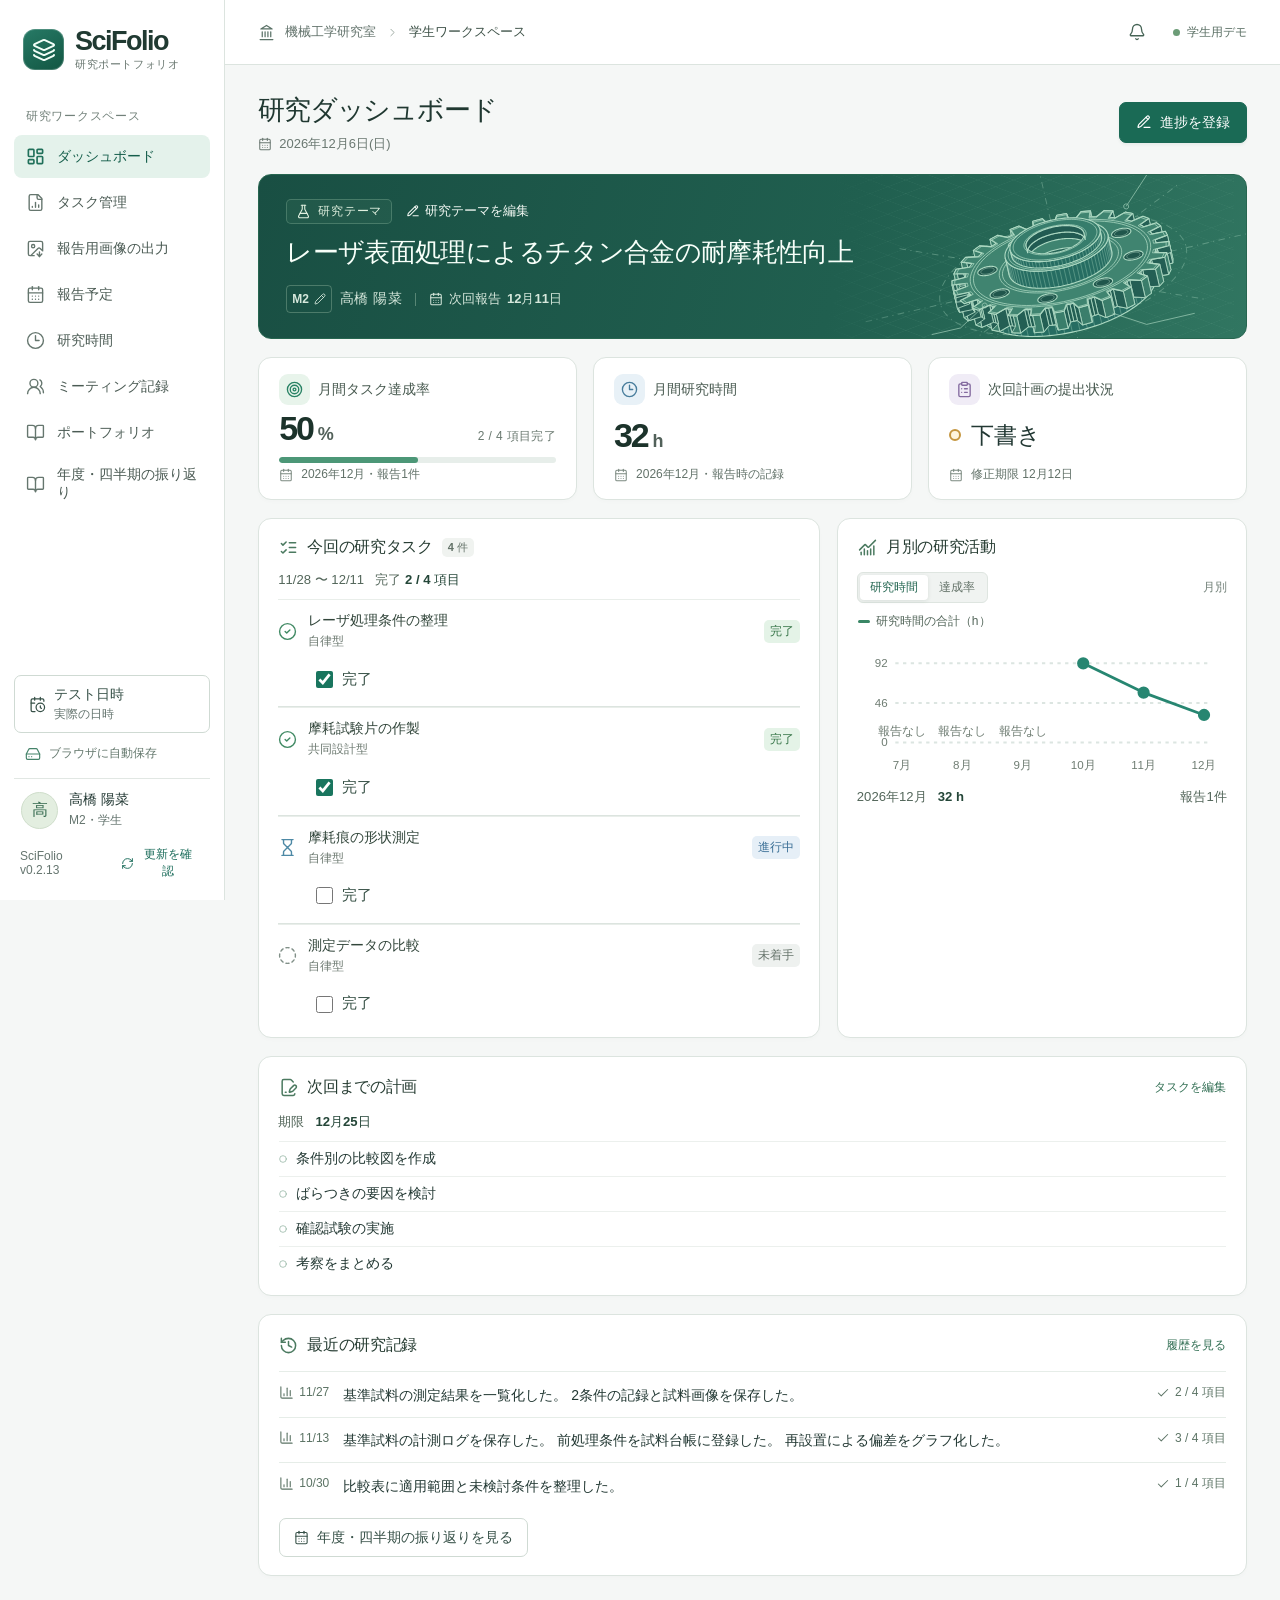
==== commit 35ffafd9: "Publish verified SciFolio student and faculty demos" ====
--- a/index.html
+++ b/index.html
@@ -1,7 +1,7 @@
 <!doctype html>
 <html lang="ja">
   <head>
-    <meta name="labfolio-version" content="0.2.12">
+    <meta name="labfolio-version" content="0.2.13">
 
     <meta charset="UTF-8" />
     <meta name="viewport" content="width=device-width, initial-scale=1.0" />
@@ -9,8 +9,8 @@
     <meta name="description" content="機械工学研究室の研究計画、進捗報告、活動履歴を管理する研究ポートフォリオ。" />
     <link rel="icon" href="./favicon.svg" type="image/svg+xml" />
     <title>SciFolio | 研究ポートフォリオ</title>
-    <script type="module" crossorigin src="./assets/index-CJL60nS-.js"></script>
-    <link rel="stylesheet" crossorigin href="./assets/index-BA7yzh6S.css">
+    <script type="module" crossorigin src="./assets/index-BeqwOlS4.js"></script>
+    <link rel="stylesheet" crossorigin href="./assets/index-TEckSJ-d.css">
   </head>
   <body><div id="root"></div></body>
 </html>
--- a/assets/index-TEckSJ-d.css
+++ b/assets/index-TEckSJ-d.css
@@ -0,0 +1 @@
+.release-control{color:var(--muted);font-size:12px}.sidebar-foot .release-control{margin:10px 6px 0}.pilot-login-card .release-control{border-top:1px solid var(--line);margin-top:20px;padding-top:12px}.release-row{display:flex;justify-content:space-between;align-items:center;gap:10px}.release-row>span{font-variant-numeric:tabular-nums}.release-control button{color:var(--green);display:inline-flex;align-items:center;gap:5px;min-height:32px;padding:4px 6px;border-radius:5px;font-size:12px;font-weight:600}.release-control button:hover{background:#edf5f0}.release-status:not(:empty){display:grid;gap:3px;margin:3px 0 5px}.release-status button{justify-self:start;text-decoration:underline}.notice-bell{display:inline-flex;align-items:center;justify-content:center;position:relative;width:36px;height:36px;flex-shrink:0;border-radius:8px;color:#466456}.notice-bell:hover{background:#edf5f0}.notice-bell b{position:absolute;right:-3px;top:-1px;padding:0 4px;min-width:17px;height:17px;border-radius:12px;line-height:17px;color:#fff;background:#a64938;font-size:11px}.notice-dialog{position:fixed;inset:54px 16px auto auto;width:min(375px,calc(100vw - 24px));max-height:min(65dvh,580px);margin:0;padding:0;border:1px solid #cedbd2;border-radius:12px;color:#22372e;box-shadow:0 9px 38px #19372924}.notice-dialog::backdrop{background:#1937291a}.notice-content header{display:flex;justify-content:space-between;align-items:center;padding:9px 10px 9px 16px;border-bottom:1px solid #dce5df}.notice-content h2{font-size:1rem;margin:0}.notice-content ul{list-style:none;margin:0;padding:0}.notice-content li+li{border-top:1px solid #e1e9e4}.notice-content a{position:relative;display:grid;gap:4px;padding:11px 35px 11px 16px;text-decoration:none;color:inherit}.notice-content a:hover{background:#f3f7f4}.notice-content a>span{font-size:.82rem}.notice-content a>svg{position:absolute;right:13px;top:43%}.notice-content small{margin-right:8px;border-radius:4px;padding:1px 5px;font-weight:700}.notice-content time{color:#54665a}.notice-today{background:#f8efd6;color:#775617}.notice-late{background:#f7e4df;color:#8b392b}.notice-content p{padding:16px;margin:0}.blank-demo-controls{display:flex;align-items:center;gap:12px}.blank-demo-reset{white-space:nowrap}.blank-demo-dialog{width:min(410px,calc(100% - 32px));padding:22px;border:1px solid var(--line);border-radius:13px;background:#fff;color:var(--ink);box-shadow:0 20px 60px #183c2f33}.blank-demo-dialog::backdrop{background:#17382b80}.blank-demo-dialog h2{margin:0;font-size:1.1rem}.blank-demo-dialog p{margin:10px 0 0;color:var(--muted);font-size:.9rem;line-height:1.65}.blank-demo-dialog .blank-demo-error{color:#a12624}.blank-demo-actions{display:flex;flex-wrap:wrap;justify-content:flex-end;gap:8px;margin-top:18px}.blank-demo-confirm.btn{background:#a12624;border-color:#a12624;color:#fff}.blank-demo-confirm.btn:hover{background:#851c1a;border-color:#851c1a}@media(max-width:520px){.blank-demo-controls .student-demo-label{display:none}.blank-demo-reset.btn{min-height:44px;padding-inline:9px;font-size:.82rem;gap:4px}}.demo-clock-trigger.btn{width:100%;justify-content:flex-start;margin-bottom:12px;text-align:left}.demo-clock-trigger span{display:grid;gap:1px}.demo-clock-trigger small{color:var(--muted);font-size:.74rem;font-weight:500;font-variant-numeric:tabular-nums}.demo-clock-dialog{width:min(465px,calc(100% - 32px));padding:22px;border:1px solid var(--line);border-radius:13px;background:#fff;color:var(--ink);box-shadow:0 20px 60px #183c2f33}.demo-clock-dialog::backdrop{background:#17382b80}.demo-clock-dialog h2{margin:0;font-size:1.1rem}.demo-clock-dialog p{margin:10px 0 15px;color:var(--muted);font-size:.9rem;line-height:1.65}.demo-clock-dialog .demo-clock-error{color:#a12624}.demo-clock-dialog input{min-width:0;width:100%}.demo-clock-actions{display:flex;flex-wrap:wrap;justify-content:flex-end;gap:8px;margin-top:18px}.wk{--wk-ink: #223b36;--wk-green: #19755e;--wk-line: #dce6e2;--wk-muted: #61736d;display:grid;gap:20px;width:100%;min-width:0;color:var(--wk-ink)}.wk-card{padding:clamp(18px,2.25vw,30px);min-width:0}.wk-heading{display:flex;align-items:flex-start;justify-content:space-between;gap:15px;margin-bottom:20px}.wk h2,.wk h3{margin:0;color:var(--wk-ink)}.wk h2{display:flex;align-items:center;gap:9px;font-size:1.1rem;line-height:1.5}.wk h2 svg{color:var(--wk-green);flex-shrink:0}.wk h3{font-size:1rem}.wk p{color:var(--wk-muted);line-height:1.7}.wk-heading p{margin:5px 0 0;font-size:.91rem}.wk-count,.wk-success{display:inline-flex;align-items:center;gap:5px;padding:5px 10px;border-radius:6px;background:#eef5f1;color:#285848;font-size:.82rem;font-weight:650;white-space:nowrap}.wk label{display:flex;flex-direction:column;align-items:stretch;gap:7px;min-width:0;font-size:.89rem;font-weight:650;color:#3e524b}.wk input:not([type=checkbox]),.wk select,.wk textarea{max-width:100%;width:100%;min-width:0;font:inherit;font-weight:400;font-size:.95rem;color:#213c34;background-color:#fff;border:1px solid #cad9d1;border-radius:7px;line-height:1.55;padding:9px 11px}.wk textarea{resize:vertical}.wk select{appearance:none;padding-right:33px;background-image:url("data:image/svg+xml,%3Csvg xmlns='http://www.w3.org/2000/svg' width='14' height='14' viewBox='0 0 24 24' fill='none' stroke='%23516c60' stroke-width='2'%3E%3Cpath d='m6 9 6 6 6-6'/%3E%3C/svg%3E");background-repeat:no-repeat;background-position:right 10px center}.wk :is(input,select,textarea,button):focus-visible{outline:3px solid #3c968375;outline-offset:2px}.wk input:read-only,.wk textarea:read-only,.wk select:disabled{background-color:#f5f7f6}.wk button{cursor:pointer}.wk button:disabled{opacity:.45;cursor:default}.wk input::placeholder,.wk textarea::placeholder{color:#7a8882}.wk-fields{display:grid;gap:15px}.wk-date-source{margin:6px 0 0;color:#52665b;font-size:.8rem}.wk-pair,.wk-triple{display:grid;gap:15px;align-items:start;grid-template-columns:repeat(2,minmax(0,1fr))}.wk-triple{grid-template-columns:repeat(3,minmax(0,1fr))}.wk .wk-block{margin-top:19px}.wk-actions,.wk-inline{display:flex;align-items:center;gap:10px;flex-wrap:wrap}.wk-actions{margin-top:20px}.wk-end{justify-content:flex-end}.wk-segment{display:flex;flex-wrap:wrap;align-items:stretch;width:fit-content;max-width:100%;gap:4px;background:#eaf0ed;padding:4px;border-radius:9px}.wk-segment button{color:#52685f;border:0;border-radius:6px;background:transparent;padding:9px 15px;font:inherit;font-weight:600;font-size:.91rem}.wk-segment button[aria-pressed=true]{color:#0c6251;background:#fff;box-shadow:0 1px 5px #294c3d1a}.wk-task{border-bottom:1px solid var(--wk-line)}.wk-task-bar{display:flex;gap:10px;align-items:center;min-height:63px}.wk-disclose{display:flex;align-items:center;flex:1;gap:11px;min-width:0;padding:11px 0;color:var(--wk-ink);font:inherit;font-weight:650;text-align:start;border:0;background:none}.wk-disclose svg{flex-shrink:0}.wk-disclose>span:not(.wk-index){overflow-wrap:anywhere}.wk-disclose>svg:last-child{color:#7f938a}.wk-disclose small{display:block;color:var(--wk-muted);font-size:.8rem;font-weight:450;margin-top:4px}.wk-index{background:#edf4ef;color:#37725c;padding:4px;display:grid;place-items:center;min-width:29px;height:29px;border-radius:7px;font-variant-numeric:tabular-nums;font-size:.85rem}.wk-tools{display:flex;align-items:center;gap:3px}.wk-icon{width:32px;height:32px;display:inline-grid;place-items:center;border:1px solid transparent;border-radius:6px;background:transparent;color:#5f7569}.wk-icon:hover:not(:disabled),.wk-disclose:hover{color:var(--wk-green)}.wk-icon:hover:not(:disabled){background:#edf4ef;border-color:var(--wk-line)}.wk-task-detail{padding:14px 16px 18px;margin:2px 0 12px;background:#f7faf8;border-radius:8px}.wk-complete{color:#21805e}.wk-dim{color:#a4b5ac}.wk select.wk-status{flex:0 0 146px;width:146px;font-size:.86rem}.wk select.is-done{color:#17644d;background-color:#edf7ef}.wk-spec{display:grid;gap:8px;margin:0 0 17px;font-size:.9rem}.wk-spec>div{display:flex;gap:12px}.wk-spec dt{min-width:76px;color:var(--wk-muted);font-weight:600}.wk-spec dd{margin:0;white-space:pre-wrap;overflow-wrap:anywhere}.wk-empty{padding:22px 12px;text-align:center;border:1px dashed var(--wk-line);border-radius:7px;color:var(--wk-muted)}.wk-copy{display:flex;gap:12px;align-items:flex-end;margin-top:15px}.wk-copy label{flex:1}.wk-notice,.wk-error{display:flex;align-items:center;gap:9px;padding:11px 14px;border-radius:7px;background:#edf5f0;line-height:1.6;color:#385c4c;font-size:.91rem;overflow-wrap:anywhere}.wk-notice{margin-bottom:16px}.wk-notice>svg{flex:none}.wk .wk-error{color:#973e2b;background:#fcf0e9}.wk-link{padding:3px;display:inline-flex;align-items:center;gap:4px;color:var(--wk-green);background:none;border:0;font:inherit;font-size:.88rem;font-weight:650}.wk label.wk-check{display:flex;flex-direction:row;align-items:center;gap:8px;line-height:1.65}.wk-check input{accent-color:var(--wk-green);width:17px;height:17px}.wk-preview{border:1px solid var(--wk-line);padding:clamp(6px,1.5vw,19px);border-radius:8px;background:#e9efec}.wk-preview canvas{display:block;width:100%;height:auto;aspect-ratio:16/9;background:#fff;box-shadow:0 2px 8px #23392f1a}.wk-chart-setting{display:flex;flex-wrap:wrap;align-items:center;gap:5px 16px;margin:-3px 0 16px}.wk-chart-setting>span{font-size:.86rem;color:var(--wk-muted)}.wk-pages{display:flex;flex-wrap:wrap;align-items:center;justify-content:space-between;gap:8px;margin-top:10px}.wk-pages p{margin:0;font-size:.91rem}@media(max-width:700px){.wk{gap:14px}.wk-fields,.wk-pair,.wk-triple{gap:12px}.wk-pair,.wk-triple{grid-template-columns:1fr}.wk-heading{flex-wrap:wrap;gap:8px}.wk-copy{flex-direction:column;align-items:stretch}.wk-segment button{padding:8px 10px}.wk-notice{flex-wrap:wrap}.wk-task-bar{flex-wrap:wrap;gap:4px;padding:7px 0}.wk-disclose{padding:5px 0}.wk-disclose>span{font-size:.9rem}.wk select.wk-status{flex-basis:125px;width:125px;font-size:.8rem}.wk-icon{width:31px;height:34px}.wk-spec>div{display:block}.wk-spec dt{margin-bottom:2px}.wk-task-detail{padding:12px}}@media(max-width:430px){.wk-task-bar .wk-tools{margin-left:auto}.wk-task-bar:has(.wk-tools) .wk-disclose{flex-basis:100%}}.wk-task-options>summary{color:var(--green);cursor:pointer;font-size:.87rem;font-weight:650;padding-block:5px}.wk-task-options[open]>summary{margin-bottom:12px}.wk-task-tabs button{min-width:108px;min-height:44px}.wk-date-action{margin-top:10px}@media(max-width:430px){.wk-task-tabs{width:100%}.wk-task-tabs button{flex:1 1 0;min-width:0}}.grade-edit-trigger{display:inline-flex;align-items:center;gap:5px;color:inherit;background:transparent;cursor:pointer;max-width:min(16em,100%);min-height:28px}.grade-edit-trigger>span{white-space:nowrap;overflow:hidden;text-overflow:ellipsis}.grade-edit-trigger>svg{flex:none}.grade-edit-trigger:hover{background:#ffffff18}.grade-edit-dialog{width:min(385px,calc(100% - 32px));padding:20px;border:1px solid var(--line);border-radius:13px;background:#fff;color:var(--ink);box-shadow:0 20px 60px #183c2f33}.grade-edit-dialog::backdrop{background:#17382b80}.grade-edit-heading,.grade-edit-actions{display:flex;align-items:center;gap:10px}.grade-edit-heading{justify-content:space-between;margin:0 0 14px}.grade-edit-heading h2,.theme-copy .grade-edit-heading h2{font-size:1.1rem;line-height:1.35;margin:0}.grade-edit-dialog form{display:grid;gap:8px}.grade-edit-dialog label{font-weight:650}.grade-edit-dialog select{border:1px solid var(--line);border-radius:7px;padding:9px;font:inherit;color:inherit;background:#fff;width:100%}.grade-edit-dialog p{color:var(--muted);font-size:.82rem;margin:0}.grade-edit-dialog .grade-error{color:#a12c27}.grade-edit-actions{justify-content:flex-end;margin-top:10px}.setup-grade{display:flex;align-items:center;gap:9px;margin-bottom:12px;font-size:.88rem}.setup-grade .grade-edit-trigger{border-color:var(--line);background:#fff}.wk-checklist-edit{min-width:0;margin:0;padding:0;border:0}.wk-checklist-edit legend{margin:0 0 6px;padding:0;font-size:.89rem;font-weight:650}.wk-checklist-row{display:grid;grid-template-columns:minmax(0,1fr) auto;gap:6px;align-items:center;margin:0 0 8px}.wk-checklist-edit>button{min-height:34px}.task-check-items{display:grid;gap:2px;min-width:0}.task-check-line,.wk label.task-check-line{display:inline-flex;flex-direction:row;gap:9px;align-items:center;min-height:34px;max-width:100%;font-size:.92rem;line-height:1.45;font-weight:500;color:#354f44;overflow-wrap:anywhere}.task-check-line input{flex:0 0 17px;width:17px;height:17px;margin:0;accent-color:#19755e}.task-check-line svg{flex:none;color:#39705a}.wk-report-task{display:grid;min-width:0;gap:6px;padding:17px 0;border-top:1px solid var(--wk-line)}.wk-report-task:last-child{padding-bottom:0}.wk-report-task header{display:flex;gap:8px 13px;justify-content:space-between;align-items:baseline;flex-wrap:wrap}.wk-report-task h3{overflow-wrap:anywhere;font-size:.99rem}.wk-task-state{color:#56685e;font-size:.83rem}.wk-task-state.is-done{color:#247251}.wk-report-task .task-check-items{padding-inline-start:11px;border-inline-start:2px solid #dce8df}.wk-report-task label.wk-redirect-check{color:#616e66;font-size:.82rem}.wk-task-reason{margin:4px 0}.wk-report-details .wk-spec,.wk-submitted-reason{margin:0}.period-totals,.monthly-reading{margin:0 19px 10px;display:flex;align-items:baseline;flex-wrap:wrap;gap:.35em .85em;color:#53665a;font-size:.82rem}.period-totals b,.monthly-reading strong{color:#244638;font-variant-numeric:tabular-nums}.monthly-reading span{margin-left:auto}.trend-point{cursor:pointer;touch-action:pan-y}.trend-point:focus-visible{outline:none}.trend-point:is(:hover,:focus-visible) .trend-point-target{fill:#27867112}.trend-point:focus-visible .trend-point-target{stroke:#479e8c;stroke-width:1.5}.trend-point:is(:hover,:focus-visible) .trend-point-marker{stroke-width:3.5}.monthly-static.stat-link{cursor:default}.monthly-static.stat-link:hover{border-color:var(--border, #dce5df)}.dash-task-checks{padding:0 0 10px 38px}.dash-task-group+.dash-task-group{border-top:1px solid var(--line)}.theme-tools{display:flex;align-items:center;flex-wrap:wrap;gap:9px}.theme-edit{display:inline-flex;align-items:center;gap:5px;background:transparent;border:0;color:#f2f8f3;font:inherit;font-size:.82rem;cursor:pointer;padding:3px 5px;border-radius:4px}.theme-edit:hover{background:#ffffff18}.theme-edit:focus-visible{outline:2px solid white;outline-offset:2px}.theme-form{padding:20px 24px}.theme-form label{display:grid;gap:7px;font-weight:600}.theme-form textarea{width:100%;padding:9px 12px;border:1px solid #9fb4a6;border-radius:6px;font:inherit;color:inherit;resize:vertical}.theme-form .wk-actions{margin-top:12px}.theme-copy h2{overflow-wrap:anywhere}.reflection-dashboard-link{padding:0 20px 18px}.reflection{display:grid;gap:16px;color:var(--text,#203c31)}.reflection h2,.reflection h3,.reflection p{margin:0}.reflection-controls,.reflection-section,.reflection-summary>.panel{padding:20px 22px}.reflection-controls{display:flex;align-items:end;gap:16px;flex-wrap:wrap}.reflection-controls>div{margin-right:auto;flex:1 1 180px}.reflection-controls h2{font-size:1.12rem}.reflection-controls p,.reflection-caption,.reflection-section>p{color:#586860;font-size:.84rem;line-height:1.7}.reflection-controls label,.reflection-note label{display:grid;gap:6px;font-size:.82rem;font-weight:650}.reflection input,.reflection textarea,.reflection select{font:inherit;border:1px solid #cfdad4;border-radius:7px;background:#fff;padding:8px 10px;color:inherit}.reflection-summary{display:grid;grid-template-columns:repeat(3,minmax(0,1fr));gap:12px}.reflection-summary>.panel{display:grid;align-content:start;gap:5px}.reflection-summary span,.reflection-section h2{display:flex;gap:7px;align-items:center}.reflection-summary span,.reflection-summary small,.reflection-table small{color:#54675b;font-size:.82rem}.reflection-summary strong{font-size:clamp(1.5rem,3.1vw,2.25rem);font-variant-numeric:tabular-nums}.reflection-section{display:grid;gap:14px;min-width:0}.reflection-section h2{font-size:1.03rem}.reflection-section h3{font-size:.91rem}.reflection-section details,.reflection-section article{border-top:1px solid #e3eae5;padding:12px 0 0;font-size:.88rem;line-height:1.65;overflow-wrap:anywhere}.reflection-section details p,.reflection-section article p{white-space:pre-wrap}.reflection-section summary{cursor:pointer;font-weight:600}.reflection-section time{font-variant-numeric:tabular-nums}.reflection-meetings{display:grid;grid-template-columns:repeat(4,minmax(0,1fr));margin:0;gap:12px}.reflection-meetings dt{color:#57695f;font-size:.81rem}.reflection-meetings dd{margin:4px 0 0;font-size:1.4rem;font-weight:650}.reflection-meetings small{font-size:.72rem;font-weight:500}.reflection-table{overflow:auto}.reflection-table table{width:100%;border-collapse:collapse;font-size:.85rem;white-space:nowrap;text-align:left}.reflection-table th,.reflection-table td{border-bottom:1px solid #e6ebe7;padding:9px 7px}.reflection-table th{font-weight:600}.reflection-table small{display:block}.reflection-table .text-action{margin:0}.reflection-note{display:grid;gap:12px}.reflection-section>.btn{justify-self:start}@media(max-width:650px){.reflection{gap:12px}.reflection-controls,.reflection-section,.reflection-summary>.panel{padding:15px}.reflection-summary{grid-template-columns:1fr;gap:8px}.reflection-summary>.panel{grid-template-columns:1fr auto;align-items:center}.reflection-summary small{grid-column:1/-1}.reflection-meetings{grid-template-columns:repeat(2,minmax(0,1fr))}.reflection-controls label{flex:1 1 auto}}.portfolio-view{--fac-text: #203333;--fac-muted: #586b6d;--fac-line: #e0e7e7;--fac-soft: #f5f8f7;--fac-accent: #14675d;color:var(--fac-text);min-width:0}.fac-stack{display:grid;gap:20px}.portfolio-view *,.portfolio-view *:before,.portfolio-view *:after{box-sizing:border-box}.portfolio-view button{font:inherit}.portfolio-view button,.portfolio-view summary{cursor:pointer}.portfolio-view :focus-visible{outline:3px solid #448c9c;outline-offset:2px}.portfolio-view h2,.portfolio-view h3,.portfolio-view p,.portfolio-view dl,.portfolio-view dd{margin:0}.portfolio-view h2{font-size:1.08rem;letter-spacing:.008em;line-height:1.6;font-weight:700}.portfolio-view h3{font-size:1rem;margin:1.3rem 0 .65rem}.fac-stack>.panel{min-width:0}.fac-card{padding:20px 22px}.fac-card-head,.fac-inline,.fac-profile-actions,.fac-profile{display:flex;align-items:center;gap:10px}.fac-card-head,.fac-inline,.fac-profile-actions{flex-wrap:wrap}.fac-card-head{justify-content:space-between;gap:8px}.fac-card-head h2,.fac-note{display:inline-flex;align-items:center;gap:8px}.fac-card-head h2 svg{color:var(--fac-accent)}.fac-inline{gap:8px 12px}.fac-muted,.fac-meta{color:var(--fac-muted)}.fac-muted,.fac-meta{font-size:.84rem}.fac-tag{display:inline-flex;align-items:center;justify-content:center;white-space:nowrap;padding:3px 8px;border-radius:5px;font-size:.78rem;font-weight:650;line-height:1.5}.fac-neutral{color:#47605e;background:#edf2f0}.fac-orange{color:#865722;background:#fff1db}.fac-red{color:#9b403c;background:#fbebe8}.fac-blue{color:#35637e;background:#e9f2f9}.fac-green{color:#24634f;background:#e6f3ec}.fac-violet{color:#665484;background:#f0ecf5}.fac-entry-icon{display:inline-grid;place-items:center;flex:0 0 auto;border-radius:9px}.fac-entry-icon{width:33px;height:33px;background:#edf4f0;color:var(--fac-accent)}.fac-table-card{overflow:hidden;padding:0}.fac-table-card .fac-card-head{padding:19px 22px 15px}.fac-text-btn{background:transparent;color:var(--fac-accent);border:0;padding:0}.portfolio-view .fac-text-btn{font-size:.875rem;font-weight:650;text-align:left}.fac-text-btn:hover{text-decoration:underline;text-underline-offset:3px}.fac-scroll{overflow-x:auto}.fac-table{width:100%;border-collapse:collapse;font-size:.875rem;line-height:1.55;text-align:left}.fac-table th{padding:10px;color:#516663;background:var(--fac-soft);border-block:1px solid var(--fac-line);font-weight:620;font-size:.79rem;white-space:nowrap}.fac-table td{border-bottom:1px solid var(--fac-line);padding:12px 10px;vertical-align:middle}.fac-table tr:last-child td{border-bottom:0}.fac-table th:first-child,.fac-table td:first-child{padding-left:22px}.fac-table th:last-child,.fac-table td:last-child{padding-right:22px}.fac-table time{white-space:nowrap}.fac-history tbody tr:hover{background:#f8fbf9}.fac-empty{display:grid;justify-items:center;gap:7px;padding:34px 16px;color:var(--fac-muted);text-align:center}.fac-empty svg{color:#73948a}.fac-empty strong{color:var(--fac-text)}.fac-profile{padding:19px 22px}.fac-profile-copy{flex:1 1 auto;min-width:0}.fac-profile-copy p{font-size:.93rem;color:var(--fac-muted);overflow-wrap:anywhere;margin-top:3px}.fac-monogram{flex-shrink:0;display:grid;place-items:center;width:48px;height:48px;border-radius:12px;background:#e6f0eb;color:#376b5d;font-size:1.35rem;font-weight:600}.fac-profile .btn,.fac-empty .btn{display:inline-flex;align-items:center;justify-content:center;gap:6px}.fac-history{min-width:550px}.fac-history tr.fac-selected{background:#f0f7f3}.fac-history tr.fac-selected td:first-child{box-shadow:inset 3px 0 var(--fac-accent)}.fac-section-title{margin:4px 0 -8px}.fac-summary{margin:17px 0 14px;background:var(--fac-soft);border-radius:8px;padding:12px 15px}.fac-summary span,.fac-specs dt{color:var(--fac-muted);font-size:.815rem;font-weight:560}.fac-summary p{margin-top:4px}.fac-summary p,.fac-report-task strong,.fac-specs dd,.fac-review-log p,.fac-compare p,.fac-snapshot-task strong{white-space:pre-wrap;overflow-wrap:anywhere}.fac-plan-contents{padding:14px 0 0}.fac-specs{display:grid;gap:6px}.fac-specs div{display:grid;grid-template-columns:112px minmax(0,1fr);column-gap:10px;align-items:baseline}.fac-specs dd{font-size:.9rem}.fac-report-task,.fac-version,.fac-full-plan{border-top:1px solid var(--fac-line)}.fac-report-task:first-of-type,.fac-version:first-of-type{margin-top:13px}.fac-report-task summary,.fac-version summary,.fac-full-plan>summary,.fac-draft>summary{display:flex;align-items:center;gap:10px;list-style:none;font-size:.94rem;padding:12px 0}.fac-report-task summary::-webkit-details-marker,.fac-version summary::-webkit-details-marker,.fac-full-plan>summary::-webkit-details-marker,.fac-draft>summary::-webkit-details-marker{display:none}.fac-report-task summary:after,.fac-version>summary:after,.fac-full-plan>summary:after,.fac-draft>summary:after{content:"";flex:0 0 7px;width:7px;height:7px;margin-left:auto;margin-right:6px;border-right:1.6px solid #657d75;border-bottom:1.6px solid #657d75;transform:rotate(45deg)}.fac-report-task[open]>summary:after,.fac-version[open]>summary:after,.fac-full-plan[open]>summary:after,.fac-draft[open]>summary:after{transform:rotate(225deg)}.fac-report-task .fac-specs{padding:0 0 16px}.fac-version summary small{display:block;font-size:.79rem;color:var(--fac-muted);margin-top:2px}.fac-version-body{padding:0 0 18px}.fac-snapshot-tasks{display:grid;gap:8px;margin-top:15px}.fac-snapshot-task{border-radius:7px;background:var(--fac-soft);padding:11px 14px}.fac-snapshot-task .fac-specs{margin-top:8px}.fac-draft{padding:3px 22px}.fac-draft[open]{padding-bottom:18px}.fac-diff{display:grid;gap:13px}.fac-change>strong{font-size:.9rem}.fac-compare{display:grid;grid-template-columns:repeat(2,minmax(0,1fr));gap:9px;margin-top:4px}.fac-compare>div{background:#f3f4f4;padding:9px 12px;border-radius:6px}.fac-compare>div:last-child{background:#eaf5ed}.fac-compare span{color:#52625b;font-size:.77rem;font-weight:650}.fac-compare p{font-size:.9rem;margin-top:4px}.fac-note{color:var(--fac-muted);padding:8px 0;font-size:.91rem}.fac-full-plan{margin-top:15px}.fac-full-plan>summary,.fac-draft>summary{font-weight:650}.fac-full-plan .fac-plan-contents,.fac-draft .fac-plan-contents{padding-top:5px}.fac-review-log{list-style:none;padding:0}.fac-review-log li{padding:9px 0;border-bottom:1px solid var(--fac-line)}.fac-review-log li:last-child{border-bottom:0}.fac-review-log li>div{display:flex;align-items:center;flex-wrap:wrap;gap:8px}.fac-review-log time{font-size:.85rem;color:var(--fac-muted)}.fac-review-log p{margin-top:7px}@media(max-width:1100px){.fac-profile{flex-wrap:wrap}}@media(max-width:760px){.fac-card,.fac-profile{padding:16px}.fac-table-card{padding:0}.fac-table-card .fac-card-head{padding:16px}.fac-history{min-width:500px}.fac-profile-actions{width:100%}.fac-specs div{grid-template-columns:92px minmax(0,1fr)}}@media(max-width:450px){.fac-profile{gap:8px}.fac-profile-copy{flex-basis:calc(100% - 64px)}.fac-compare{grid-template-columns:1fr;gap:4px}.fac-report-task summary{flex-wrap:wrap}}.meeting-title,.meeting-title h2,.meeting-choices,.meeting-choices>label:not(.field){display:flex;align-items:center;gap:9px}.meeting-title{justify-content:space-between;margin-bottom:14px}.meeting-title h2{font-size:1.12rem}.meeting-title>span,.meeting-history span{color:var(--muted);font-size:.85rem}.meeting-form fieldset{border:0;padding:0;margin:0 0 20px}.meeting-form legend{font-weight:650;padding:0;margin-bottom:8px}.meeting-choices{flex-wrap:wrap;gap:10px 18px}.meeting-choices+.meeting-choices,.meeting-form .field{margin-top:12px}.meeting-form input[type=radio],.meeting-form input[type=checkbox]{accent-color:var(--green)}.meeting-date{max-width:230px}.meeting-counter{display:flex;flex-wrap:wrap;align-items:center;gap:8px}.meeting-counter output{min-width:3.4em;font-size:1.35rem;font-weight:650;font-variant-numeric:tabular-nums}.meeting-counter small,.meeting-hint{color:var(--muted);font-size:.82rem;font-weight:500}.meeting-counter .icon-button{min-height:40px;min-width:40px}.meeting-roster{margin-top:16px;display:grid;gap:4px}.meeting-roster button{text-align:left;border-radius:6px;border:1px solid var(--line);padding:10px 12px;display:grid;grid-template-columns:1fr 1fr 1.4fr;gap:8px}.meeting-roster button[aria-pressed=true]{border-color:var(--green);background:#f1f7f4}.meeting-history{margin:0;padding:0;list-style:none}.meeting-history li{display:flex;flex-wrap:wrap;gap:6px 18px;padding:9px 0;border-top:1px solid var(--line)}.meeting-form>p{margin-top:12px}@media(max-width:600px){.meeting-roster button{grid-template-columns:1fr 1fr}.meeting-roster button span:last-child{grid-column:1/-1}}.hours-panel{padding:clamp(16px,2.3vw,30px);min-width:0;color:#243d32}.hours-heading{display:flex;justify-content:space-between;align-items:end;flex-wrap:wrap;gap:14px;margin-bottom:16px}.hours-heading h2{display:flex;align-items:center;gap:9px;margin:0;font-size:1.13rem}.hours-heading h2 svg{color:#247258}.hours-heading p{margin:6px 0 0;color:#53695c;font-size:.91rem}.hours-heading label{display:grid;gap:4px;font-size:.8rem;font-weight:600}.hours-panel input{border:1px solid #c4d5c9;padding:7px 9px;border-radius:6px;background:#fff;color:inherit;font:inherit;line-height:1.45}.hours-total{display:flex;align-items:baseline;flex-wrap:wrap;gap:5px 12px;padding:12px 14px;margin-bottom:6px;background:#eff6f1;border-radius:8px;font-size:.88rem}.hours-total output{font-size:1.15rem;font-weight:700;color:#1d664c}.hours-total span:last-child{margin-inline-start:auto;color:#5a6e60}.hours-week{display:flex;flex-wrap:wrap;align-items:center;justify-content:space-between;gap:9px 18px;padding:14px 0;border-bottom:1px solid #dfE8e1}.hours-week:last-child{border:0}.hours-range h3{margin:0;font-size:1rem}.hours-range>span{display:inline-flex;align-items:center;flex-wrap:wrap;gap:4px;margin-top:3px;color:#657168;font-size:.81rem}.hours-range>.hours-submitted{color:#266647}.hours-week form,.hours-week form label{display:flex;align-items:center;gap:8px}.hours-week form label{color:#56655a;font-size:.89rem}.hours-week input{width:7.2em;font-variant-numeric:tabular-nums}.hours-week input:disabled{background:#f4f6f4}.hours-feedback{flex-basis:100%;margin:0;color:#923e2d;font-size:.9rem}.hours-feedback button{margin-left:5px}@media(max-width:480px){.hours-week{display:grid;grid-template-columns:minmax(0,1fr) auto;gap:7px 9px}.hours-range h3{font-size:.93rem}.hours-week input{width:4.6em}.hours-week form,.hours-week form label{gap:5px}.hours-week .btn{padding-inline:10px}.hours-feedback{grid-column:1/-1}}@media(max-width:345px){.hours-week{grid-template-columns:1fr}}.schedule-page{display:grid;gap:18px;min-width:0}.schedule-panel{min-width:0;padding:clamp(16px,2.3vw,28px)}.schedule-panel h2{display:flex;align-items:center;gap:9px;color:#243d32;font-size:1.1rem;margin:0}.schedule-panel h2 svg{color:#277654}.schedule-panel h2 small{margin-left:auto;color:#52675e;font-size:.78rem;font-weight:500}.schedule-panel p{margin:8px 0;color:#52665b;font-size:.9rem}.schedule-active{display:grid;grid-template-columns:repeat(2,minmax(0,1fr));gap:12px;margin-top:16px}.schedule-active-date{display:flex;flex-wrap:wrap;align-items:center;justify-content:space-between;gap:6px 12px;padding:13px 15px;border-radius:8px;background:#f0f6f2}.schedule-active-date>div{display:grid;gap:3px}.schedule-active-date>div>span,.schedule-add label{color:#51675b;font-size:.8rem;font-weight:600}.schedule-active-date strong{font-size:1.06rem;font-variant-numeric:tabular-nums}.schedule-add-actions,.schedule-row-controls,.schedule-row-date{display:flex;align-items:center;flex-wrap:wrap;gap:8px}.schedule-page input[type=date]{min-width:0;max-width:100%;padding:7px 9px;background:#fff;border:1px solid #c4d5c9;border-radius:6px;color:#263e32;font:inherit}.schedule-icon-btn{display:inline-grid;place-items:center;width:34px;height:34px;padding:0;border:1px solid #d5e0d8;border-radius:6px;background:#fff;color:#286346;cursor:pointer;font:inherit}.schedule-icon-btn:hover{background:#eef5f0}.schedule-layout{display:grid;grid-template-columns:minmax(0,.8fr) minmax(0,1.2fr);align-items:start;gap:18px}.schedule-add{display:grid;gap:10px;margin-top:18px}.schedule-input-row{display:flex;align-items:end;gap:8px}.schedule-input-row label{display:grid;gap:3px;font-size:.82rem}.schedule-input-row label input[type=date]{font-size:1rem}.schedule-add-actions{margin-top:2px}.schedule-list,.schedule-history{margin:8px 0 0;padding:0;list-style:none}.schedule-row{display:flex;align-items:center;flex-wrap:wrap;justify-content:space-between;gap:9px 10px;padding:10px 0;border-bottom:1px solid #e2e8e3}.schedule-list li:last-child .schedule-row{border:0}.schedule-row-date{gap:5px;font-size:.96rem;font-weight:600;font-variant-numeric:tabular-nums}.schedule-tag{color:#286347;padding:2px 7px;background:#e0ede3;border-radius:8px;font-size:.72rem;font-weight:600}.schedule-row-controls{gap:5px;font-size:.86rem}.schedule-details{padding:12px 0 3px;border-top:1px solid #e2e8e3;margin-top:10px}.schedule-details summary{cursor:pointer;font-size:.88rem;color:#375445;font-weight:600}.schedule-history{display:grid;gap:5px;font-size:.88rem;color:#52665b}.schedule-status:empty{display:none}.schedule-status,.schedule-feedback{margin:0;padding:10px 12px;border-radius:6px}.schedule-status{color:#285f40;background:#eaf5ed}.schedule-feedback{color:#853c29;background:#fff2eb}.schedule-feedback .btn{margin-left:8px}@media(max-width:850px){.schedule-layout{grid-template-columns:1fr}}@media(max-width:540px){.schedule-active{grid-template-columns:1fr}.schedule-page,.schedule-layout{gap:12px}.schedule-active-date{padding:10px 12px}}:root{font-family:Inter,Yu Gothic UI,Hiragino Kaku Gothic ProN,Meiryo,sans-serif;color:#223833;background:#f5f7f6;font-synthesis:none;text-rendering:optimizeLegibility;--green: #196b59;--ink: #1c3530;--muted: #65756f;--line: #dce4df;--nav-width: 225px;--accent: #196b59;--primary: #196b59}*{box-sizing:border-box}body{margin:0;min-width:300px}button,input,textarea,select{font:inherit}button{cursor:pointer;color:inherit}button:disabled{cursor:default;opacity:.55}button,a,input,select,textarea{-webkit-tap-highlight-color:transparent}:focus-visible{outline:3px solid #479e8c;outline-offset:3px}button{border:0;background:none}select{color:inherit;background-color:#fff}svg{flex-shrink:0;stroke-width:1.75}h1,h2,h3,p{margin:0}a{color:#166854}.skip{position:fixed;left:15px;top:-100px;z-index:80;background:#fff;border-radius:6px;padding:12px}.skip:focus{top:12px}.sidebar{position:fixed;inset:0 auto 0 0;width:var(--nav-width);z-index:30;background:#fff;border-right:1px solid var(--line);display:flex;flex-direction:column}.brand{display:flex;gap:11px;align-items:center;padding:27px 23px 29px}.brand-mark{display:grid;place-items:center;width:41px;height:41px;background:linear-gradient(150deg,#277a66,#125642);color:#f2fff8;border-radius:12px;box-shadow:inset 0 0 0 1px #fff3}.brand-mark svg{stroke-width:2}.brand>div{display:flex;flex-direction:column;gap:1px}.brand strong{font-family:Inter,Segoe UI,sans-serif;font-size:27px;font-weight:700;letter-spacing:-1.5px;line-height:1.08;color:#203a32}.brand div>span{font-size:11px;font-weight:600;letter-spacing:.055em;color:#697770}.sidebar nav{padding:7px 14px;overflow-y:auto}.nav-group+.nav-group{margin-top:29px;border-top:1px solid #e7ece9;padding-top:25px}.nav-label{color:#72817a;font-size:12px;font-weight:650;letter-spacing:.06em;margin:0 12px 10px}.nav-item{width:100%;display:flex;gap:12px;align-items:center;min-height:43px;border-radius:8px;color:#4b5b54;text-align:left;padding:9px 12px;font-size:14px;font-weight:550;margin:3px 0}.nav-item svg{color:#65766e}.nav-item:hover,button.profile-button:hover{background:#f3f7f4}.nav-item.active{background:#e4f2eb;color:#155e4b;font-weight:700}.nav-item.active svg{color:#20705a;stroke-width:2.1}.sidebar-foot{margin-top:auto;padding:18px 14px 16px}.save-state{display:flex;align-items:center;gap:8px;font-size:12px;color:#64786d;padding:0 11px 16px;border-bottom:1px solid #e1e7e3}.save-state svg{color:#45836a}.profile-button{display:flex;align-items:center;width:100%;gap:11px;padding:12px 7px 3px;text-align:left;border-radius:6px}.avatar{display:grid;place-items:center;width:37px;height:37px;border-radius:50%;color:#34694e;background:#e3eee0;border:1px solid #cfdecb;font-weight:700;font-size:16px}.profile-button>span:nth-child(2){display:grid;gap:3px;flex:1}.profile-button strong{font-size:14px}.profile-button small{font-size:12px;color:var(--muted)}.profile-button>svg{color:#77857c}.app-frame{margin-left:var(--nav-width)}.topbar{height:65px;display:flex;justify-content:space-between;align-items:center;background:#fff;border-bottom:1px solid var(--line);padding:0 clamp(24px,2.6vw,44px);gap:12px}.breadcrumbs,.bar-right,.demo-label,.page-subline{display:flex;align-items:center}.breadcrumbs{gap:10px;color:#64746d;font-size:13px;white-space:nowrap;min-width:0}.breadcrumbs>span,.breadcrumbs>.lab-rename{min-width:0;max-width:min(36vw,26em);overflow:hidden;text-overflow:ellipsis}.breadcrumbs>svg,.breadcrumbs>b{flex:none}.profile-button>span:nth-child(2){min-width:0}.profile-button small{white-space:nowrap;overflow:hidden;text-overflow:ellipsis}.breadcrumbs svg:first-child{color:#5a7267}.breadcrumbs svg:nth-of-type(2){color:#9daaa2}.breadcrumbs b{color:#3c5046;font-weight:600}.bar-right{gap:18px;margin-left:auto}.demo-label{gap:7px;color:#5b7065;font-size:12px;font-weight:600}.demo-label i{width:7px;height:7px;background:#6c9c77;border-radius:50%}.segment{background:#f0f3f1;border:1px solid #dee5e0;border-radius:8px;padding:3px;gap:2px}.segment .chosen{color:#21644f;background:#fff;box-shadow:0 1px 4px #183d291b}.mobile-close,.menu-toggle,.nav-scrim{display:none}.page-content{max-width:1590px;margin:0 auto;padding:27px clamp(24px,2.6vw,44px) 45px}.page-content:focus{outline:none}.page-heading{display:flex;align-items:center;justify-content:space-between;gap:14px;margin-bottom:21px}.page-heading h1{font-size:clamp(26px,2.1vw,35px);letter-spacing:-.045em;font-weight:700;color:#203831;line-height:1.4}.page-subline{color:#6a7871;font-size:13px;gap:7px;margin-top:5px;font-variant-numeric:tabular-nums}.btn{min-height:38px;border:1px solid #cfdad3;border-radius:7px;padding:8px 14px;background:#fff;color:#365047;display:inline-flex;align-items:center;justify-content:center;gap:8px;font-size:14px;font-weight:600;line-height:1.5}.btn:hover:not(:disabled){background:#eff5f0;border-color:#a6beb0}.btn.primary{border-color:#1b6955;background:#1a6a55;color:#fff}.btn.primary:hover:not(:disabled){background:#105642;border-color:#105642}.report-cta{box-shadow:0 2px 3px #1a513d10;padding:9px 16px}.panel{background:#fff;border:1px solid var(--line);border-radius:13px;box-shadow:0 2px 4px #153b2904;min-width:0}.field{display:grid;gap:6px;color:#455c50;font-size:14px;font-weight:600}.field input,.field select,.field textarea{width:100%;color:#273c32;background-color:#fff;border:1px solid #ccd9d0;border-radius:7px;padding:9px 11px;min-height:40px;font-size:15px}.field textarea{resize:vertical}.badge{display:inline-flex;align-items:center;border-radius:5px;padding:3px 8px;font-size:13px;font-weight:600}.icon-button,.menu-toggle,.mobile-close{align-items:center;justify-content:center;width:36px;height:36px;border-radius:7px;color:#567066}.icon-button:hover,.menu-toggle:hover,.mobile-close:hover{background:#f0f5f0}.dash{display:grid;gap:18px}.theme-hero{position:relative;isolation:isolate;overflow:hidden;min-height:165px;display:flex;align-items:center;background:linear-gradient(107deg,#194f43,#205f4f 59%,#317661);color:#f7fff9;border-radius:13px;border:1px solid #276650}.specimen{z-index:-1;position:absolute;inset:-5% -1% auto auto;width:45%;height:112%;-webkit-mask-image:linear-gradient(90deg,transparent,#000 21%);mask-image:linear-gradient(90deg,transparent,#000 21%);opacity:.98}.theme-copy{padding:23px 27px;width:69%}.theme-label{display:inline-flex;align-items:center;gap:7px;padding:3px 9px;border:1px solid #a5c9af49;border-radius:5px;background:#a1d3af10;color:#e0f0df;font-size:12px;font-weight:600;letter-spacing:.065em}.theme-copy h2{max-width:24em;font-size:clamp(23px,2vw,33px);letter-spacing:-.025em;line-height:1.5;text-wrap:balance;margin:9px 0 14px;font-weight:650}.theme-copy h2>span{display:inline-block;max-width:100%}.theme-meta{display:flex;align-items:center;flex-wrap:wrap;gap:8px;font-size:13px;color:#d6e8dc;font-variant-numeric:tabular-nums}.theme-meta strong{font-size:14px;font-weight:600;letter-spacing:.03em}.student-grade{font-family:Inter,Segoe UI,sans-serif;font-weight:650;font-size:12px;border:1px solid #a9c8af59;border-radius:4px;padding:0 5px;line-height:19px}.theme-meta>i{height:13px;width:1px;background:#a3c6ae72;margin:0 5px}.next-date{display:inline-flex;align-items:center;gap:6px}.next-date b{font-weight:600}.stats{display:grid;grid-template-columns:repeat(3,minmax(0,1fr));gap:16px}.stat{min-height:134px;padding:16px 20px;display:flex;flex-direction:column;justify-content:space-between;text-align:left}.stat-head,.stat-foot{display:flex;align-items:center;gap:8px}.stat-head h2,.stat-title{font-size:14px;line-height:1.45;font-weight:650;color:#47594f}.icon-tile{width:31px;height:31px;display:inline-grid;place-items:center;border-radius:9px;flex:0 0 auto}.icon-tile svg{width:17px;height:17px;stroke-width:1.9}.mint{color:#288264;background:#e8f4eb}.sky{color:#487d9c;background:#e8f1f7}.lilac{color:#836a9f;background:#f0ecf6}.stat-value{display:flex;align-items:baseline;gap:1px;margin:5px 0;font-family:Inter,Segoe UI,sans-serif;font-variant-numeric:tabular-nums;font-size:34px;font-weight:650;letter-spacing:-.065em;color:#1c332b;line-height:1.1}.stat-value small{font-size:18px;letter-spacing:0;margin-left:4px;color:#52615a;font-weight:550}.stat-value>span{margin-left:auto;font-family:inherit;font-size:12px;font-weight:500;letter-spacing:.03em;color:#69786f}.completion-track{border-radius:9px;height:6px;width:100%;background:#e7eeea;margin:5px 0 3px;overflow:hidden}.completion-track i{display:block;background:#4c9777;border-radius:inherit;height:100%;transition:width .25s ease}.stat-foot{color:#627269;font-size:12px;font-weight:500}.stat-foot svg{color:#7b8980}.stat-link:hover{border-color:#97b6a5}.status-line{display:flex;align-items:center;gap:10px;font-size:23px;font-weight:650;line-height:1.4}.plan-dot{border:2px solid #c5963f;border-radius:50%;width:12px;height:12px;background:#fff5dc}.plan-dot.is-done{border-color:#3c8467;background:#c9ecd7}.dash-columns{display:grid;grid-template-columns:minmax(0,1.37fr) minmax(0,1fr);gap:17px;align-items:stretch}.section-heading{display:flex;align-items:center;gap:9px;padding:18px 20px 13px}.section-heading h2{font-size:clamp(16px,1.15vw,19px);font-weight:700;letter-spacing:-.02em;color:#263c32}.section-icon{color:#4b7a60;display:grid;place-items:center}.section-icon svg{width:19px;height:19px;stroke-width:1.9}.count-pill{font-size:11px;font-weight:600;border-radius:5px;background:#f0f3f0;color:#627167;padding:2px 6px}.text-action{color:#326f54;font-size:12px;font-weight:650;margin-left:auto;padding:4px 0 4px 6px;white-space:nowrap}.text-action:hover{text-decoration:underline}.dash-task-list{padding:0 19px 6px}.dash-task{display:flex;align-items:center;gap:11px;padding:12px 0;border-top:1px solid #e9eeea;min-height:54px}.task-indicator{display:grid;place-items:center}.task-main{flex:1;min-width:0;display:grid;gap:3px}.task-main strong{font-size:14px;font-weight:600;color:#32463b;overflow-wrap:anywhere}.task-main>span{display:flex;align-items:center;gap:5px;font-size:11.5px;color:#6c7970;line-height:1.5}.task-main>span i{width:2px;height:2px;border-radius:50%;background:#94a39a;margin:0 2px}.status-select{position:relative;display:flex;align-items:center;gap:3px;font-size:12px;padding:3px 6px;font-weight:650;border-radius:5px;white-space:nowrap}.status-select select{position:absolute;inset:0;cursor:pointer;opacity:0;width:100%}.status-select:focus-within{outline:2px solid #4e9c83;outline-offset:2px}.dash-task.green{color:#418a64}.dash-task.blue{color:#4d89a5}.dash-task.amber{color:#a27f39}.dash-task.gray{color:#819088}.dash-task.purple{color:#876eaa}.status-select.green{background:#e4f3e7;color:#357447}.status-select.blue{background:#e6eff7;color:#396e95}.status-select.gray{background:#eef1ef;color:#65736a}.status-select.amber{background:#f9f1dc;color:#8c6d27}.status-select.purple{background:#f2eaf7;color:#806198}.task-note,.dash-empty{margin:0 20px 14px;font-size:13px;color:var(--muted)}.task-note{display:flex;align-items:center;gap:6px}.trend-controls{display:flex;justify-content:space-between;align-items:center;margin:1px 19px 10px;gap:8px}.segment{display:inline-flex;border-radius:6px;padding:2px;gap:1px}.segment button{padding:4px 10px;font-size:12px;font-weight:600;border-radius:4px;color:#627167}.trend-controls>span{font-size:12px;color:#718078}.graph-caption{display:flex;align-items:center;gap:6px;margin:2px 20px -4px;font-size:12px;color:#53665a}.graph-caption>i{width:12px;height:3px;background:#398665;border-radius:2px}.graph-caption span{color:#6e7a73}.trend-chart{width:calc(100% - 22px);height:auto;max-height:190px;margin:1px 11px 10px;display:block}.trend-chart text{font:10.5px Inter,Segoe UI,sans-serif;fill:#6e7c72}.trend-chart .tip-value{fill:#fff;font-weight:650}.plan-goal{margin:1px 20px 10px;font-size:14px;color:#52655a;line-height:1.65}.next-tasks{list-style:none;margin:0 20px 14px;padding:0}.next-tasks li{padding:8px 0;display:flex;align-items:center;gap:9px;font-size:14px;border-top:1px solid #ecf0ed}.next-tasks li>svg{color:#78a18a}.next-tasks time{margin-left:auto;color:#64776a;font-size:12px;white-space:nowrap}.recent-entries{padding:0 20px 10px}.recent-entries>div{display:flex;align-items:baseline;gap:14px;padding:12px 0;border-top:1px solid #e6ede8;font-size:14px}.recent-entries span{display:inline-flex;align-items:center;gap:5px;font-size:12px;color:#5b7364;white-space:nowrap}.recent-entries p{flex:1}.toast{position:fixed;z-index:80;bottom:24px;left:calc(50% + var(--nav-width)/2);transform:translate(-50%);display:flex;align-items:center;gap:10px;background:#1c4938;color:#fff;padding:12px 19px;font-size:14px;border-radius:9px;box-shadow:0 6px 30px #1e3e322c;max-width:calc(100vw - 26px);width:max-content}.save-error,.load-error{padding:16px;margin-bottom:14px}.save-error{display:flex;gap:9px;background:#fff4d9;border:1px solid #dcbc70;border-radius:8px;color:#785a21;font-size:14px}.load-error{max-width:650px;margin:10vh auto;display:grid;gap:15px}.load-error .btn{justify-self:start}.save-error{align-items:center;flex-wrap:wrap}.save-error .btn{margin-left:auto}@media(min-width:1600px){:root{--nav-width: 248px }.theme-hero{min-height:185px}.stat{min-height:145px}.dash-task{min-height:65px}}@media(max-width:1120px){:root{--nav-width:202px}.brand{padding-left:19px}.sidebar nav{padding-inline:10px}.page-content,.topbar{padding-inline:22px}.stat{padding:15px}.theme-copy{width:70%}.dash-columns{grid-template-columns:minmax(0,1.25fr) minmax(0,1fr)}.dash-task-list{padding-inline:15px}.section-heading{padding-inline:16px}.trend-controls{margin-inline:15px}.nav-item{font-size:13.5px}}@media(max-width:900px){:root{--nav-width:0px}.sidebar{width:235px;transform:translate(-100%);visibility:hidden;transition:transform .18s ease,visibility .18s}.sidebar.open{transform:translate(0);visibility:visible}.menu-toggle,.mobile-close{display:inline-flex}.mobile-close{margin-left:auto}.nav-scrim{display:block;position:fixed;inset:0;background:#183a2c61;z-index:29}.breadcrumbs{margin-right:auto}.topbar{height:57px;padding-inline:16px}.theme-hero{min-height:150px}.page-content{padding-top:20px}.sidebar nav{padding:7px 14px}.nav-item{font-size:14px}}@media(max-width:670px){.breadcrumbs b,.breadcrumbs svg:nth-of-type(2){display:none}.breadcrumbs{gap:6px;font-size:12px}.bar-right{gap:8px}.demo-label{font-size:11px;gap:4px}.topbar{padding-inline:9px;gap:4px}.page-content{padding:18px 13px 35px}.page-heading{margin-bottom:16px}.page-heading h1{font-size:24px}.page-subline{font-size:12px}.report-cta{font-size:13px;padding:7px 10px;gap:5px}.dash{gap:13px}.theme-hero{min-height:155px}.theme-copy{padding:17px;width:80%}.theme-copy h2{font-size:22px;line-height:1.5}.theme-meta{font-size:12px;gap:6px}.specimen{width:52%;right:-14%;opacity:.6;-webkit-mask-image:linear-gradient(90deg,transparent,#000 45%);mask-image:linear-gradient(90deg,transparent,#000 45%)}.stats{gap:7px}.stat{min-height:109px;padding:10px;border-radius:10px}.stat-head{gap:5px;align-items:flex-start}.stat-head h2,.stat-title{font-size:12px}.stat-value{font-size:26px;flex-wrap:wrap;row-gap:3px}.stat-value small{font-size:14px}.stat-value>span{font-size:10.5px}.stat-foot{font-size:11px;gap:4px}.stat-foot svg{display:none}.icon-tile{width:24px;height:24px;border-radius:6px}.icon-tile svg{width:14px;height:14px}.status-line{font-size:18px;gap:6px}.plan-dot{width:9px;height:9px}.dash-columns{grid-template-columns:1fr;gap:13px}.section-heading h2{font-size:17px}.trend-chart{max-height:200px}.recent-entries>div{align-items:flex-start;flex-wrap:wrap;gap:7px}.recent-entries>div>p{flex-basis:70%}.recent-entries>div>span:last-child{display:none}}@media(max-width:430px){.stats{grid-template-columns:1fr 1fr}.stat{min-height:107px}.stat-link{grid-column:1/-1;min-height:0;display:grid;grid-template-columns:1fr auto;gap:4px 6px}.stat-link .stat-foot{grid-column:1/-1}.stat-link .stat-head{align-items:center}.stat-head h2,.stat-title{font-size:13px}.stat-link .status-line{font-size:15px}.demo-label{display:none}.theme-copy{width:89%}.theme-copy h2{font-size:20px}.theme-meta>i{margin:0 2px}.theme-meta strong{font-size:13px}}@media(prefers-reduced-motion:reduce){*,*:before,*:after{transition-duration:0s!important;scroll-behavior:auto!important}}.student-demo-label{display:inline-flex}
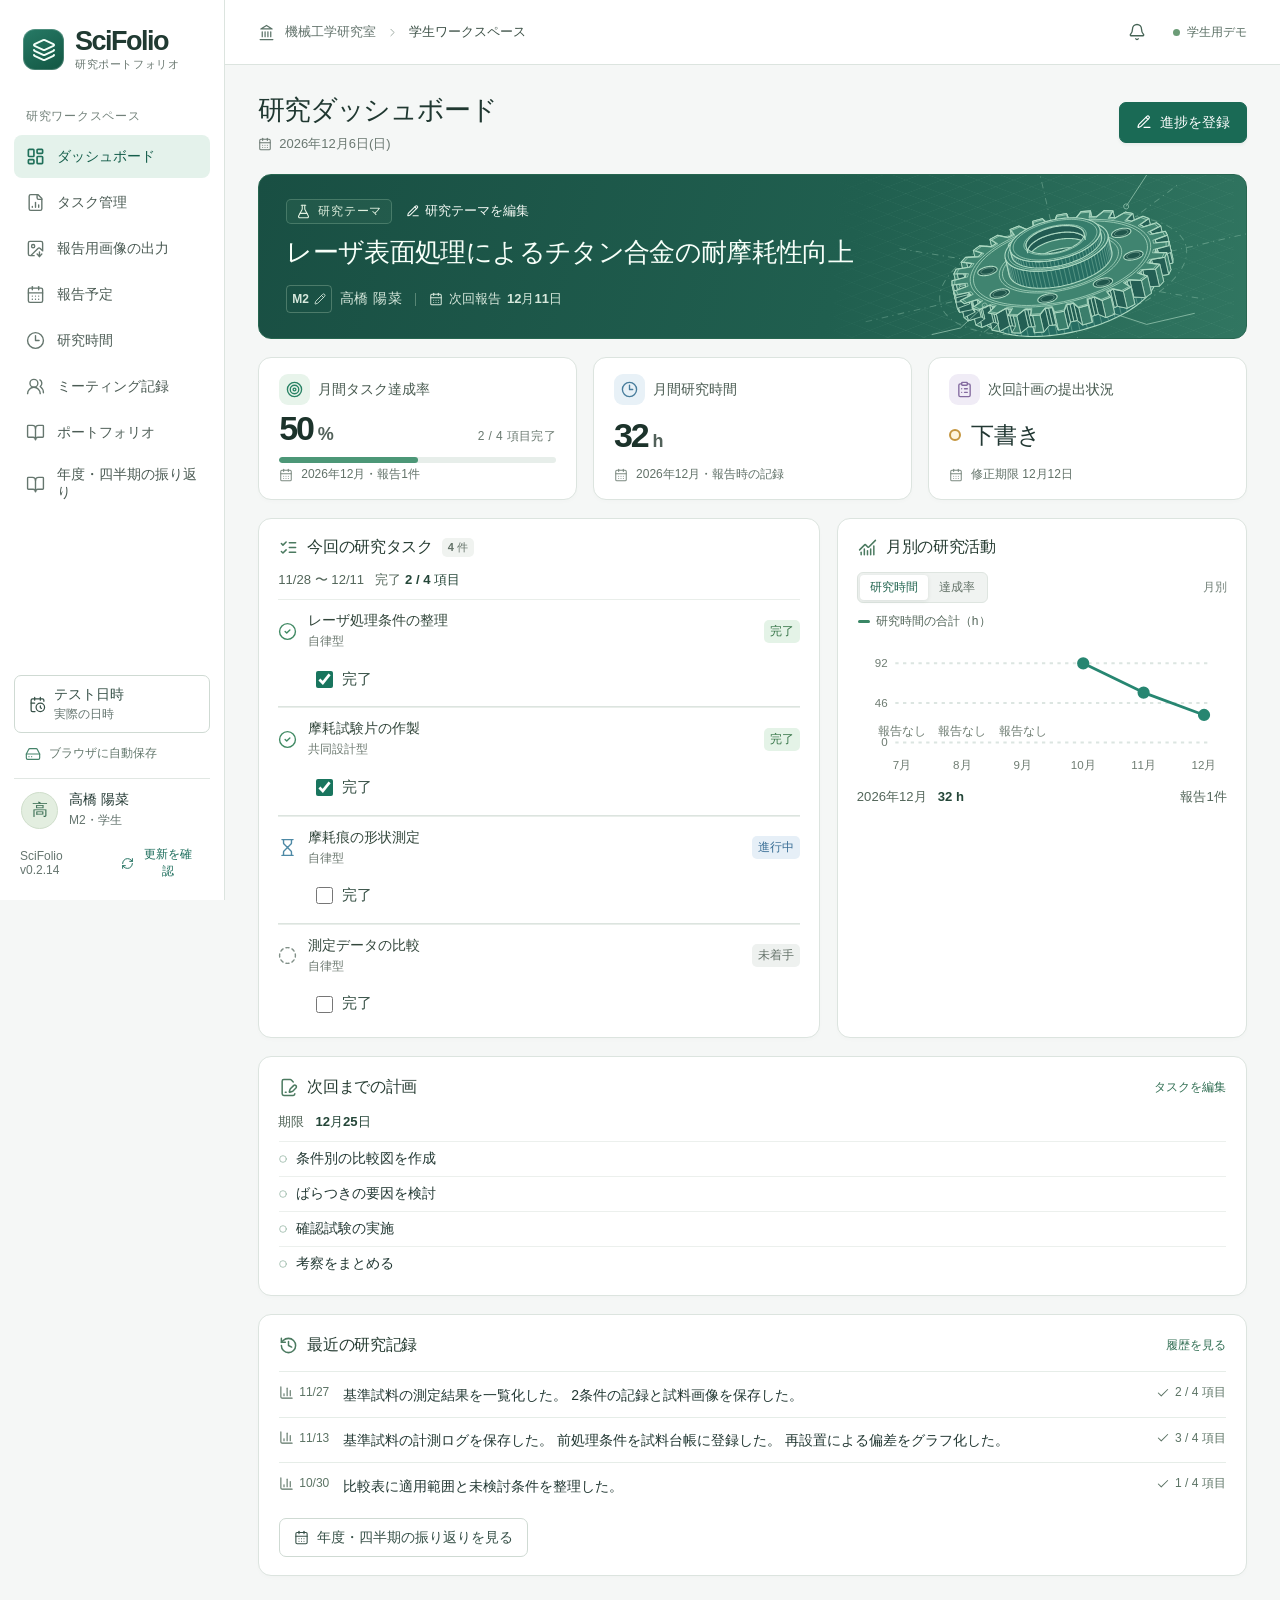
==== commit 3e24fabc: "Publish verified SciFolio student and faculty demos" ====
--- a/index.html
+++ b/index.html
@@ -1,7 +1,7 @@
 <!doctype html>
 <html lang="ja">
   <head>
-    <meta name="labfolio-version" content="0.2.13">
+    <meta name="labfolio-version" content="0.2.14">
 
     <meta charset="UTF-8" />
     <meta name="viewport" content="width=device-width, initial-scale=1.0" />
@@ -9,7 +9,7 @@
     <meta name="description" content="機械工学研究室の研究計画、進捗報告、活動履歴を管理する研究ポートフォリオ。" />
     <link rel="icon" href="./favicon.svg" type="image/svg+xml" />
     <title>SciFolio | 研究ポートフォリオ</title>
-    <script type="module" crossorigin src="./assets/index-BeqwOlS4.js"></script>
+    <script type="module" crossorigin src="./assets/index-C3EIjcto.js"></script>
     <link rel="stylesheet" crossorigin href="./assets/index-TEckSJ-d.css">
   </head>
   <body><div id="root"></div></body>
